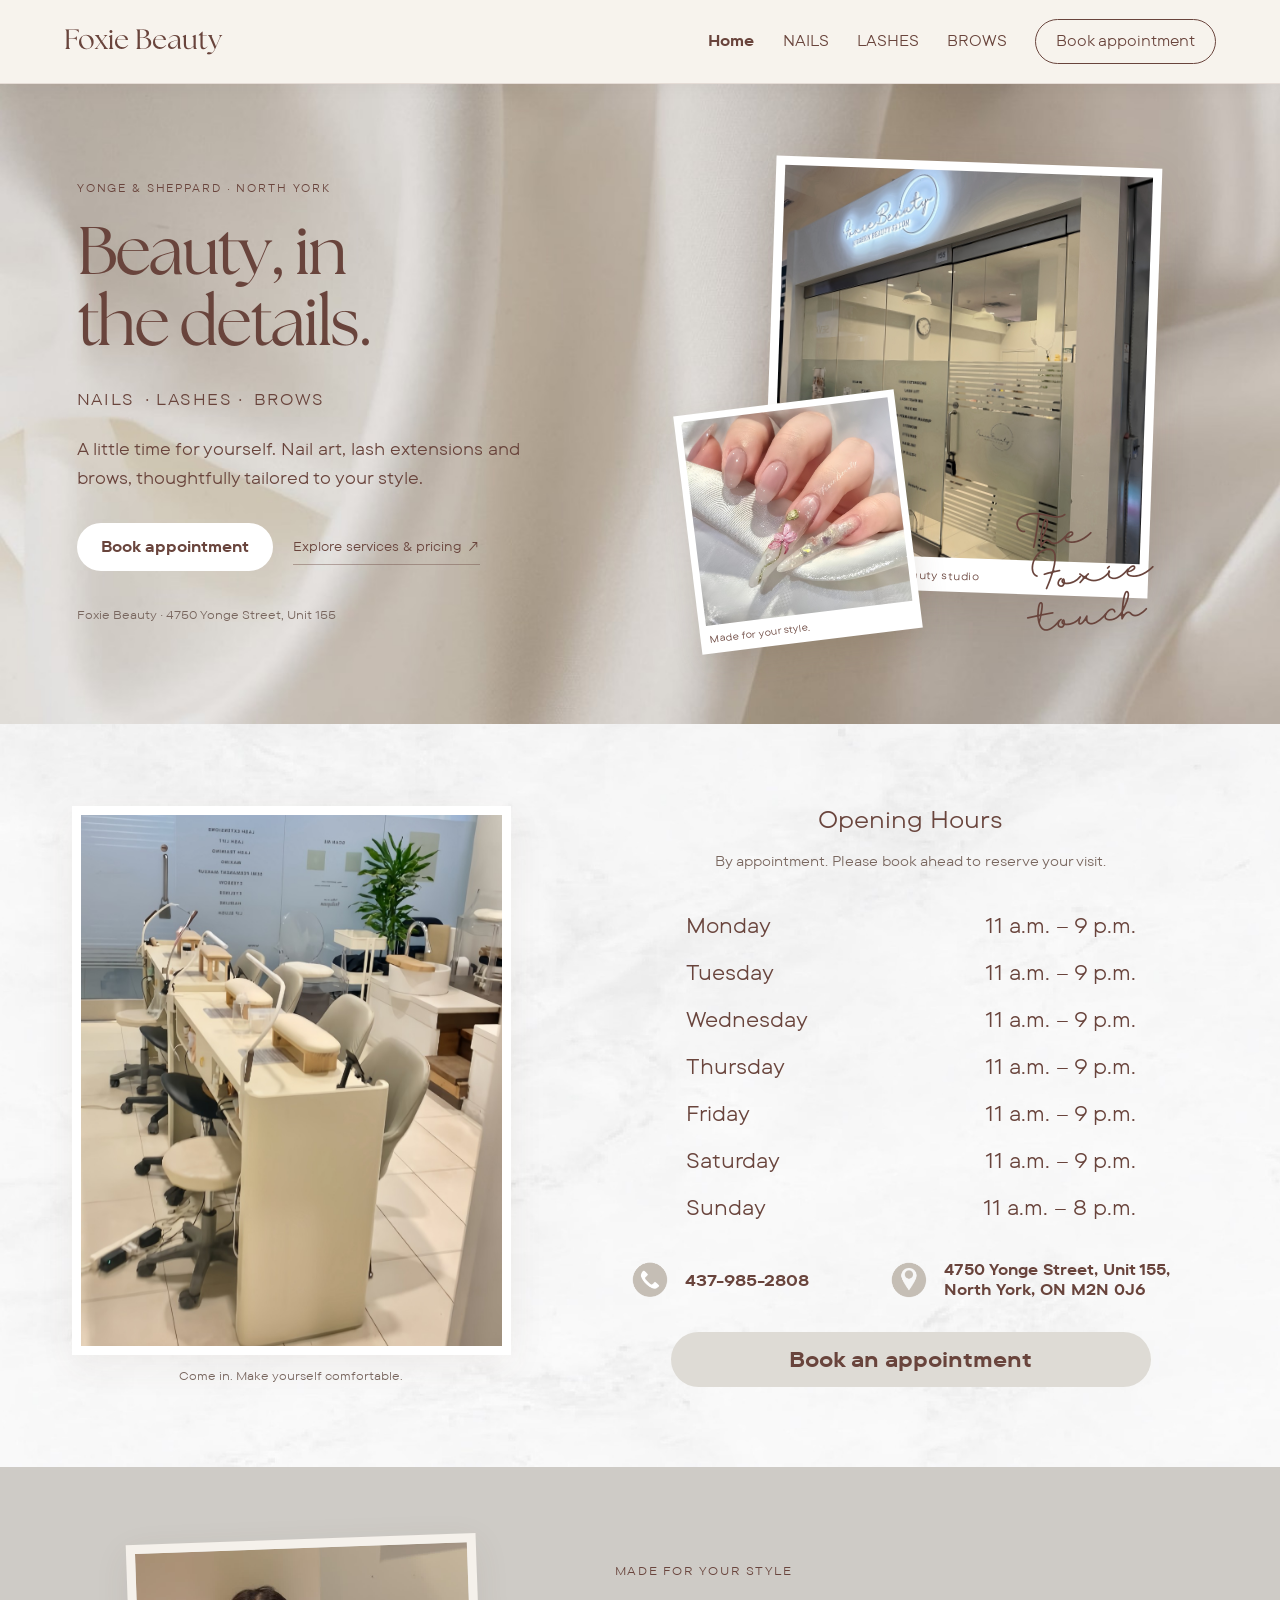
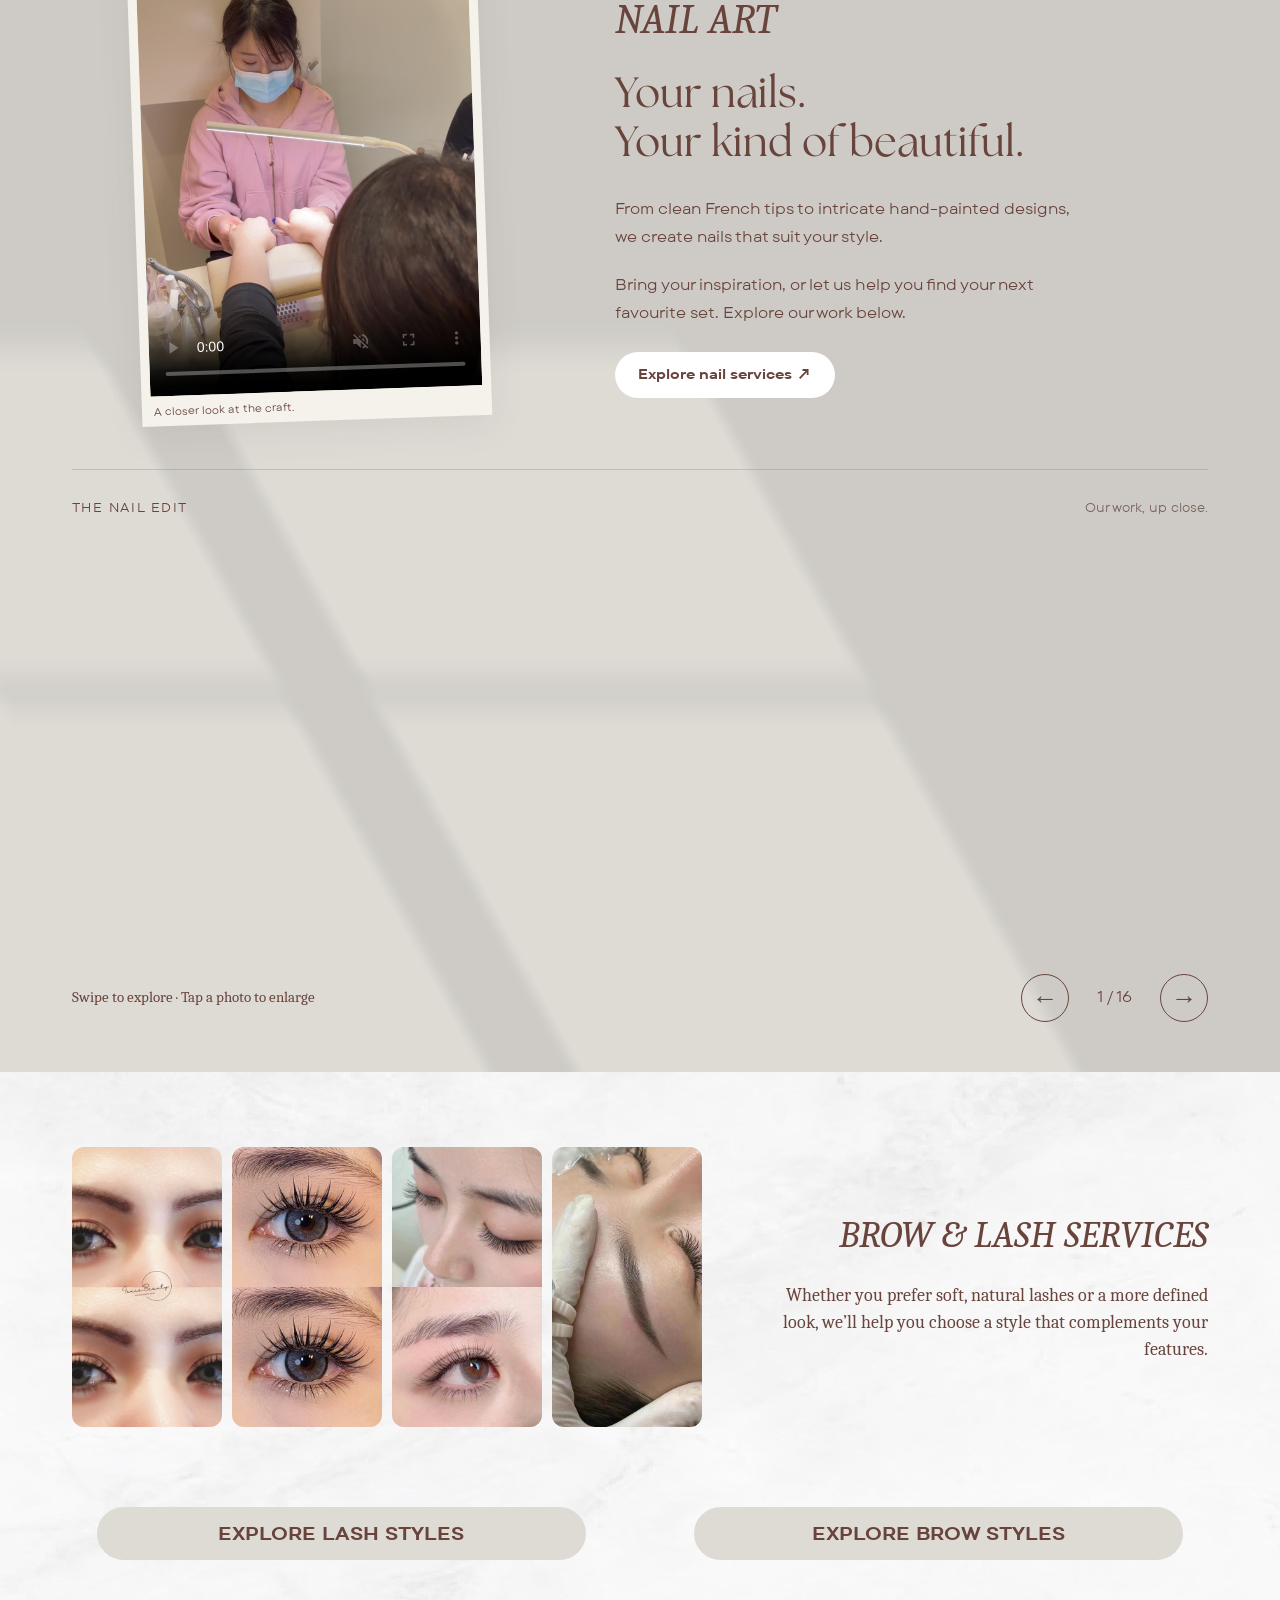
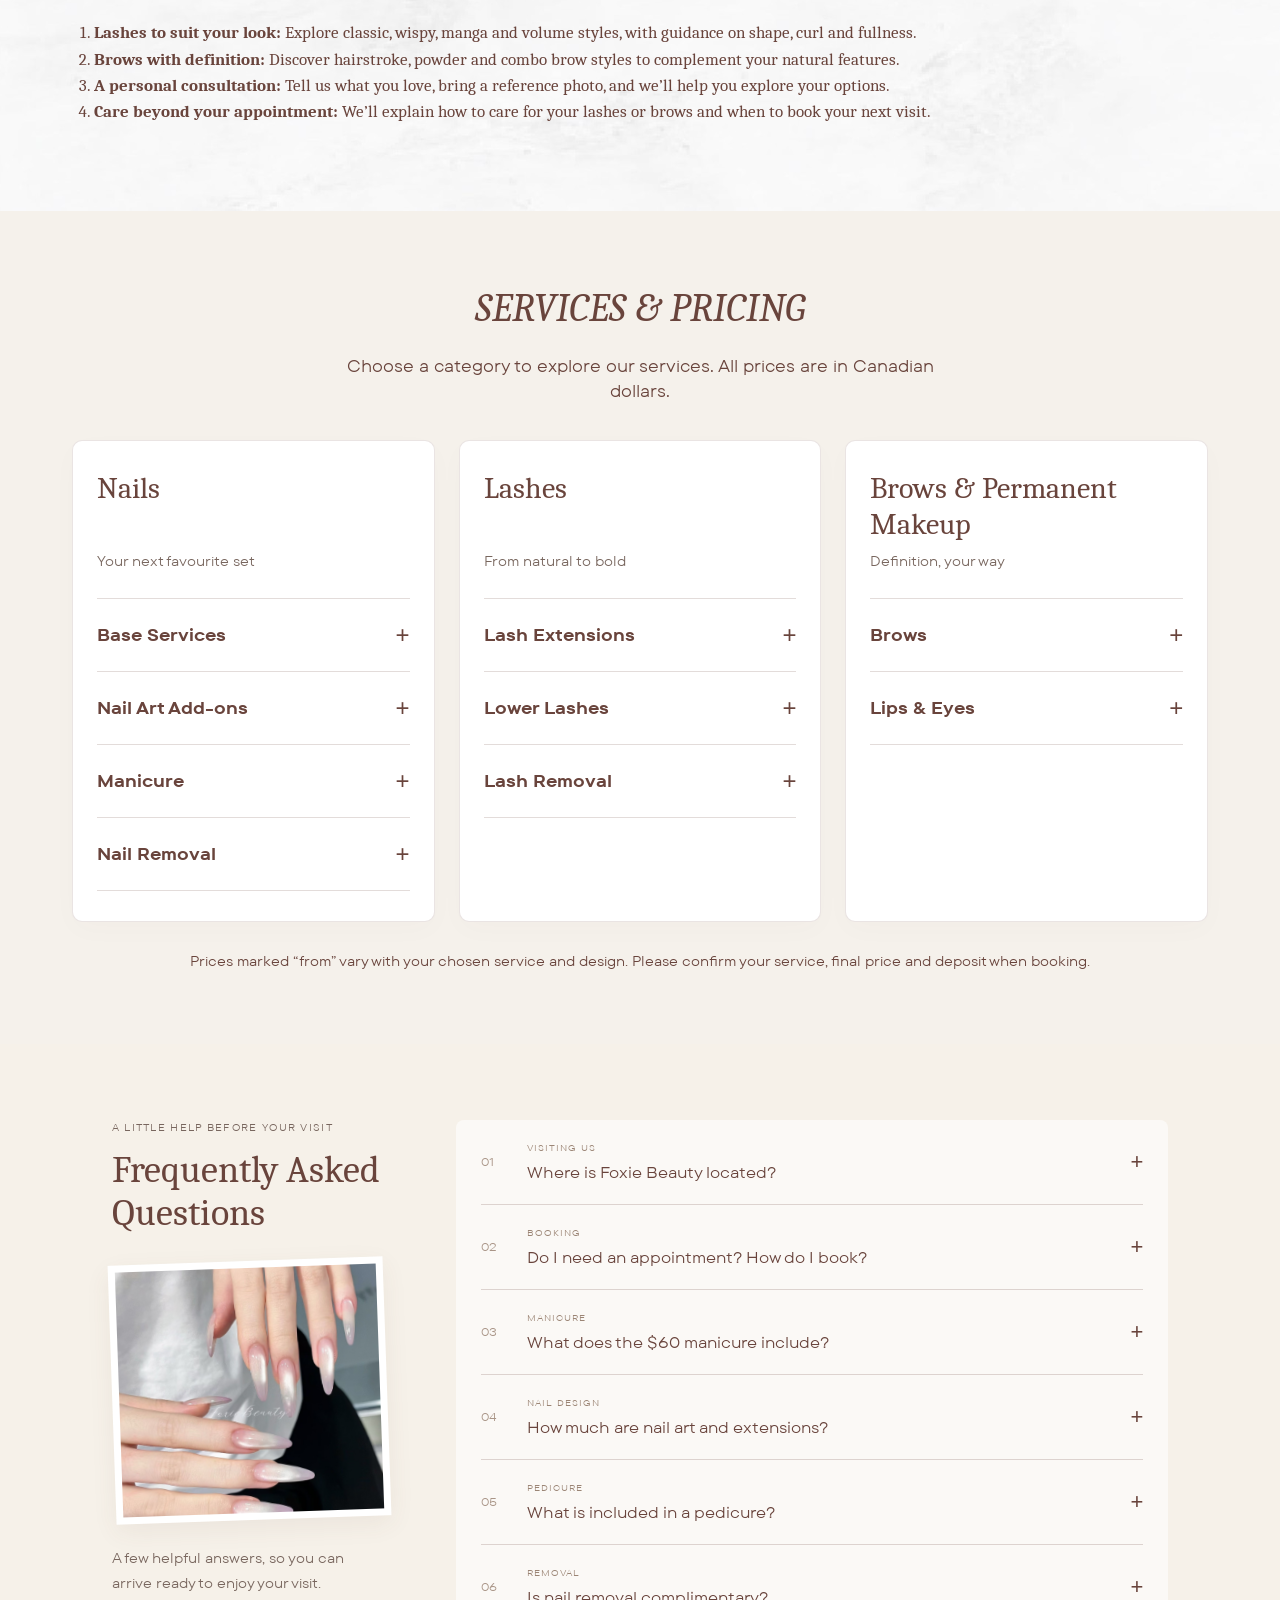
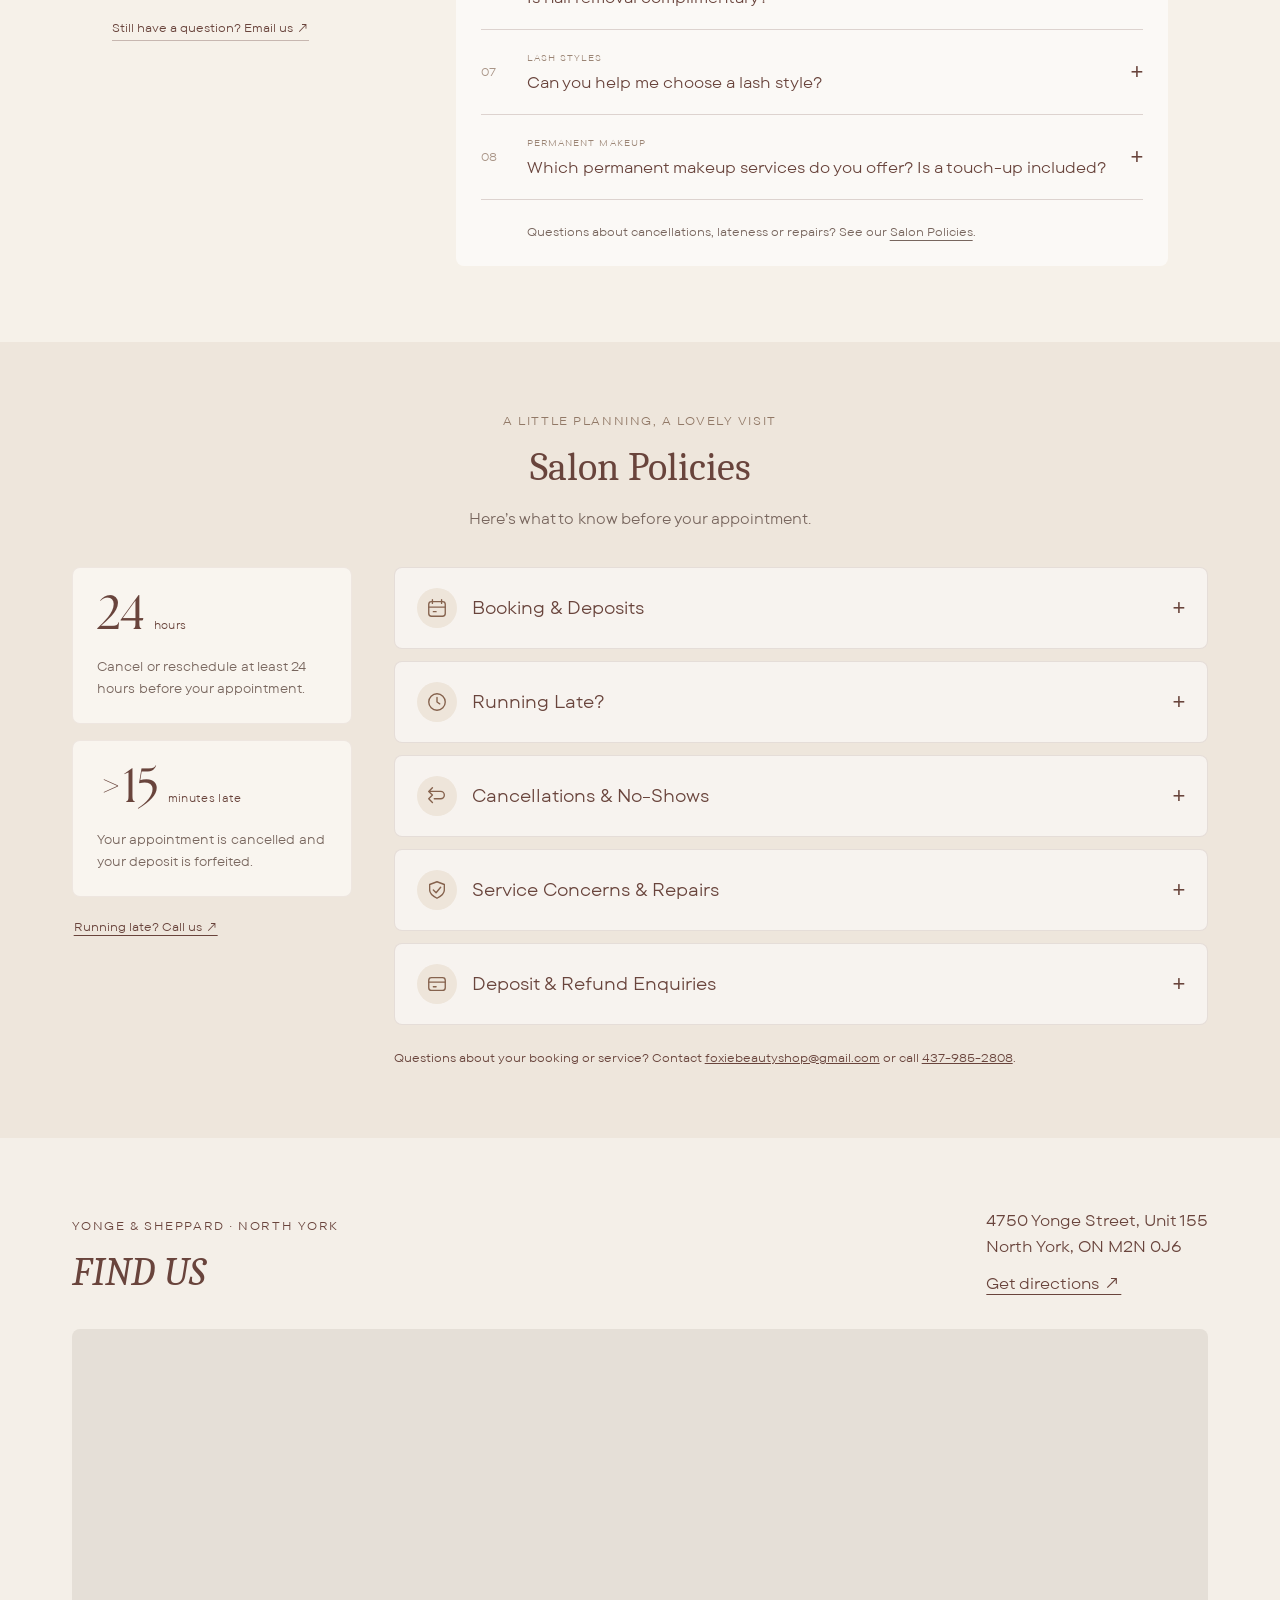
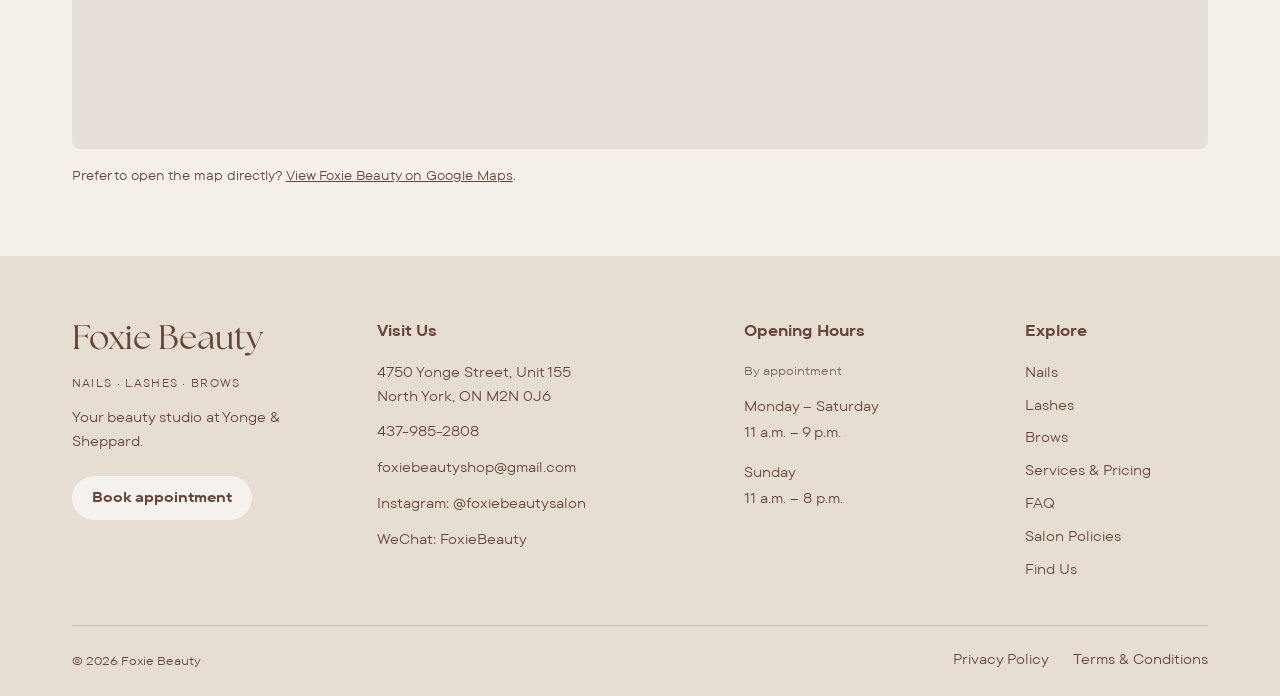
==== index.html @ f1f19b5e "Add files via upload" ====
<!doctype html>
<html lang="en-CA">
<head>
<meta charset="utf-8"><meta name="viewport" content="width=device-width, initial-scale=1">
<title>Foxie Beauty | Nail Salon, Lashes &amp; Brows in North York</title>
<meta name="description" content="Nail art, lash extensions and semi-permanent brows at Foxie Beauty, Yonge &amp; Sheppard in North York. Explore our work, view prices and book online.">
<link rel="canonical" href="https://foxiebeauty-preview-luna.workspace-410986.chatgpt.site/">
<meta name="robots" content="index,follow,max-image-preview:large">
<meta name="theme-color" content="#69443c">
<meta property="og:type" content="website"><meta property="og:locale" content="en_CA"><meta property="og:site_name" content="Foxie Beauty">
<meta property="og:title" content="Foxie Beauty | Nail Salon, Lashes &amp; Brows in North York"><meta property="og:description" content="Nail art, lash extensions and semi-permanent brows at Yonge &amp; Sheppard, North York. Explore our work and book online."><meta property="og:url" content="https://foxiebeauty-preview-luna.workspace-410986.chatgpt.site/"><meta property="og:image" content="https://foxiebeauty-preview-luna.workspace-410986.chatgpt.site/assets/social-preview.jpg"><meta property="og:image:width" content="1200"><meta property="og:image:height" content="630"><meta property="og:image:alt" content="Foxie Beauty salon in North York">
<meta name="twitter:card" content="summary_large_image">
<link rel="icon" href="assets/favicon.svg" type="image/svg+xml">
<link rel="preload" href="assets/satin.jpg" as="image"><link rel="preload" href="assets/fonts/the-seasons.woff2" as="font" type="font/woff2" crossorigin>
<link rel="stylesheet" href="styles.css"><link rel="stylesheet" href="refinements.css"><link rel="stylesheet" href="corrections.css"><script src="app.js" defer></script>
<script type="application/ld+json">{"@context": "https://schema.org", "@type": "BeautySalon", "@id": "https://foxiebeauty-preview-luna.workspace-410986.chatgpt.site/#salon", "name": "Foxie Beauty", "url": "https://foxiebeauty-preview-luna.workspace-410986.chatgpt.site/", "image": "https://foxiebeauty-preview-luna.workspace-410986.chatgpt.site/assets/salon.jpg", "telephone": "+1-437-985-2808", "email": "foxiebeautyshop@gmail.com", "address": {"@type": "PostalAddress", "streetAddress": "4750 Yonge Street, Unit 155", "addressLocality": "North York", "addressRegion": "ON", "postalCode": "M2N 0J6", "addressCountry": "CA"}, "sameAs": ["https://www.instagram.com/foxiebeautysalon/"], "openingHoursSpecification": [{"@type": "OpeningHoursSpecification", "dayOfWeek": ["Monday", "Tuesday", "Wednesday", "Thursday", "Friday", "Saturday"], "opens": "11:00", "closes": "21:00"}, {"@type": "OpeningHoursSpecification", "dayOfWeek": "Sunday", "opens": "11:00", "closes": "20:00"}], "hasMap": "https://www.google.com/maps/search/?api=1&query=Foxie+Beauty+4750+Yonge+Street+Unit+155+North+York", "potentialAction": {"@type": "ReserveAction", "target": "https://www.fresha.com/a/foxie-beauty-toronto-4750-yonge-street-il761lv0/booking?menu=true&pId=1017722"}}</script>
</head>
<body>
<a class="skip-link" href="#main">Skip to content</a>
<header class="site-header"><a class="mobile-wordmark header-wordmark" href="#home" aria-label="Foxie Beauty home">Foxie Beauty</a><button class="menu-toggle" aria-label="Open navigation" aria-expanded="false" aria-controls="primary-nav" hidden>Menu <span aria-hidden="true">☰</span></button><nav id="primary-nav" aria-label="Main navigation"><a href="#home" aria-current="page">Home</a><a href="#service">NAILS</a><a href="lashes/">LASHES</a><a href="semi-permanent-makeup/">BROWS</a><a class="nav-booking" href="https://www.fresha.com/a/foxie-beauty-toronto-4750-yonge-street-il761lv0/booking?menu=true&amp;pId=1017722" target="_blank" rel="noopener">Book appointment<span class="sr-only"> (opens in a new tab)</span></a></nav></header>
<main id="main">
<section class="hero editorial-hero" id="home" aria-labelledby="hero-title"><div class="hero-copy"><p class="hero-eyebrow"><span class="hero-text-desktop">YONGE &amp; SHEPPARD · NORTH YORK</span><span class="hero-text-mobile">NAILS · LASHES · BROWS</span></p><h1 id="hero-title"><span class="sr-only">Foxie Beauty — Nail, Lash &amp; Brow Studio in North York. </span>Beauty, in<br>the details.</h1><p class="service-names">NAILS <span>· LASHES ·</span> BROWS</p><p class="hero-description"><span class="hero-text-desktop">A little time for yourself. Nail art, lash extensions and brows, thoughtfully tailored to your style.</span><span class="hero-text-mobile">Nails, lashes and brows at Yonge &amp; Sheppard.</span></p><div class="hero-action"><a class="button button-white" href="https://www.fresha.com/a/foxie-beauty-toronto-4750-yonge-street-il761lv0/booking?menu=true&amp;pId=1017722" target="_blank" rel="noopener">Book appointment</a><a class="hero-secondary" href="#prices">Explore services &amp; pricing ↗</a></div><p class="hero-location">Foxie Beauty · 4750 Yonge Street, Unit 155</p></div><div class="hero-art"><figure class="hero-art-main"><img src="assets/front-door.jpg" alt="Foxie Beauty storefront at 4750 Yonge Street, Unit 155" width="1536" height="2048" fetchpriority="high"><figcaption>Your neighbourhood beauty studio</figcaption></figure><figure class="hero-art-detail"><img src="assets/nails/nail-07.jpg" alt="Pink floral nail art with gold and crystal details" width="1350" height="1800"><figcaption>Made for your style.</figcaption></figure><span class="hero-art-tag" aria-hidden="true">The Foxie touch</span></div></section>
<section class="booking-section marble" id="book-online" aria-labelledby="hours-title">
<div class="section-frame booking-grid"><figure class="special salon-visit"><img src="assets/salon.jpg" alt="Manicure tables and cream chairs inside Foxie Beauty" width="1028" height="1800" loading="lazy"><figcaption>Come in. Make yourself comfortable.</figcaption></figure>
<div class="booking-info"><h2 class="sans-heading" id="hours-title">Opening Hours</h2><p class="appointment-note">By appointment. Please book ahead to reserve your visit.</p><dl class="hours"><div><dt>Monday</dt><dd>11 a.m. – 9 p.m.</dd></div><div><dt>Tuesday</dt><dd>11 a.m. – 9 p.m.</dd></div><div><dt>Wednesday</dt><dd>11 a.m. – 9 p.m.</dd></div><div><dt>Thursday</dt><dd>11 a.m. – 9 p.m.</dd></div><div><dt>Friday</dt><dd>11 a.m. – 9 p.m.</dd></div><div><dt>Saturday</dt><dd>11 a.m. – 9 p.m.</dd></div><div><dt>Sunday</dt><dd>11 a.m. – 8 p.m.</dd></div></dl><div class="contact-pair"><a href="tel:+14379852808"><img src="assets/contact-phone.png" alt="" aria-hidden="true" width="40" height="40"><span>437-985-2808</span></a><a href="https://www.google.com/maps/search/?api=1&amp;query=Foxie+Beauty+4750+Yonge+Street+Unit+155+North+York" target="_blank" rel="noopener"><img src="assets/contact-pin.png" alt="" aria-hidden="true" width="40" height="40"><span>4750 Yonge Street, Unit 155,<br>North York, ON M2N 0J6</span></a></div><a class="button " href="https://www.fresha.com/a/foxie-beauty-toronto-4750-yonge-street-il761lv0/booking?menu=true&amp;pId=1017722" target="_blank" rel="noopener">Book an appointment<span class="sr-only"> (opens in a new tab)</span></a></div></div>
</section>
<section class="nail-experience shadow-ground" id="service" aria-labelledby="nail-title"><div class="section-frame"><div class="nail-experience-intro"><figure class="nail-process"><video class="nail-video" controls muted loop playsinline preload="metadata" poster="assets/nail-video-poster-new.jpg" aria-label="Nail art at Foxie Beauty"><source src="assets/nail-art.mp4" type="video/mp4"><a href="assets/nail-art.mp4">Watch our nail art video</a></video><figcaption>A closer look at the craft.</figcaption></figure><div class="nail-experience-copy"><p class="eyebrow">MADE FOR YOUR STYLE</p><h2 id="nail-title">Nail Art</h2><p class="nail-experience-statement">Your nails.<br>Your kind of beautiful.</p><p>From clean French tips to intricate hand-painted designs, we create nails that suit your style.</p><p>Bring your inspiration, or let us help you find your next favourite set. Explore our work below.</p><a class="button button-white" href="#prices">Explore nail services ↗</a></div></div><div class="gallery-section integrated-gallery" id="gallery" aria-labelledby="gallery-title"><div class="gallery-heading"><p id="gallery-title">The nail edit</p><span>Our work, up close.</span></div><p class="sr-only" id="gallery-help">Photos scroll automatically and pause while you hover over or focus on the gallery. Scroll horizontally or use the previous and next buttons. With the gallery focused, use the left and right arrow keys, Home or End. Select a photo to view the complete image.</p>
<div class="gallery" role="region" aria-roledescription="carousel" aria-label="Foxie Beauty nail art" aria-describedby="gallery-help" tabindex="0"><ul class="gallery-track"><li class="gallery-card"><a href="assets/nails/nail-01.jpg" class="gallery-image" data-lightbox aria-label="View full image: Sheer silver stiletto nails with delicate leopard accents"><img src="assets/nails/nail-01.jpg" alt="Sheer silver stiletto nails with delicate leopard accents" width="1350" height="1800" loading="lazy" decoding="async"></a></li><li class="gallery-card"><a href="assets/nails/nail-02.jpg" class="gallery-image" data-lightbox aria-label="View full image: Soft pink ombré nails with white floral details"><img src="assets/nails/nail-02.jpg" alt="Soft pink ombré nails with white floral details" width="1350" height="1800" loading="lazy" decoding="async"></a></li><li class="gallery-card"><a href="assets/nails/nail-03.jpg" class="gallery-image" data-lightbox aria-label="View full image: Deep burgundy nails with dark marbled accents"><img src="assets/nails/nail-03.jpg" alt="Deep burgundy nails with dark marbled accents" width="1350" height="1800" loading="lazy" decoding="async"></a></li><li class="gallery-card"><a href="assets/nails/nail-04.jpg" class="gallery-image" data-lightbox aria-label="View full image: Blue and pink nail art with ribbon details"><img src="assets/nails/nail-04.jpg" alt="Blue and pink nail art with ribbon details" width="1351" height="1800" loading="lazy" decoding="async"></a></li><li class="gallery-card"><a href="assets/nails/nail-05.jpg" class="gallery-image" data-lightbox aria-label="View full image: Pink French tips with red floral accents"><img src="assets/nails/nail-05.jpg" alt="Pink French tips with red floral accents" width="1351" height="1800" loading="lazy" decoding="async"></a></li><li class="gallery-card"><a href="assets/nails/nail-06.jpg" class="gallery-image" data-lightbox aria-label="View full image: Gold foil and black French tip nail art"><img src="assets/nails/nail-06.jpg" alt="Gold foil and black French tip nail art" width="1351" height="1800" loading="lazy" decoding="async"></a></li><li class="gallery-card"><a href="assets/nails/nail-07.jpg" class="gallery-image" data-lightbox aria-label="View full image: Pink floral nail art with gold and crystal details"><img src="assets/nails/nail-07.jpg" alt="Pink floral nail art with gold and crystal details" width="1350" height="1800" loading="lazy" decoding="async"></a></li><li class="gallery-card"><a href="assets/nails/nail-08.jpg" class="gallery-image" data-lightbox aria-label="View full image: Sculptural silver chrome nail art"><img src="assets/nails/nail-08.jpg" alt="Sculptural silver chrome nail art" width="1280" height="1707" loading="lazy" decoding="async"></a></li><li class="gallery-card"><a href="assets/nails/nail-09.jpg" class="gallery-image" data-lightbox aria-label="View full image: Black and white French tips with star details"><img src="assets/nails/nail-09.jpg" alt="Black and white French tips with star details" width="1280" height="1612" loading="lazy" decoding="async"></a></li><li class="gallery-card"><a href="assets/nails/nail-10.jpg" class="gallery-image" data-lightbox aria-label="View full image: Warm brown and metallic stiletto nail art"><img src="assets/nails/nail-10.jpg" alt="Warm brown and metallic stiletto nail art" width="1350" height="1800" loading="lazy" decoding="async"></a></li><li class="gallery-card"><a href="assets/nails/nail-11.jpg" class="gallery-image" data-lightbox aria-label="View full image: Pale pink pearlescent ombré nails"><img src="assets/nails/nail-11.jpg" alt="Pale pink pearlescent ombré nails" width="1350" height="1800" loading="lazy" decoding="async"></a></li><li class="gallery-card"><a href="assets/nails/nail-12.jpg" class="gallery-image" data-lightbox aria-label="View full image: Soft pink nails with sculpted bows and crystal accents"><img src="assets/nails/nail-12.jpg" alt="Soft pink nails with sculpted bows and crystal accents" width="1280" height="1707" loading="lazy" decoding="async"></a></li><li class="gallery-card"><a href="assets/nails/nail-13.jpg" class="gallery-image" data-lightbox aria-label="View full image: Red and nude nail art with stars and dots"><img src="assets/nails/nail-13.jpg" alt="Red and nude nail art with stars and dots" width="1350" height="1800" loading="lazy" decoding="async"></a></li><li class="gallery-card"><a href="assets/nails/nail-14.jpg" class="gallery-image" data-lightbox aria-label="View full image: Burgundy and nude nails with gold metallic details"><img src="assets/nails/nail-14.jpg" alt="Burgundy and nude nails with gold metallic details" width="1440" height="1434" loading="lazy" decoding="async"></a></li><li class="gallery-card"><a href="assets/nails/nail-15.jpg" class="gallery-image" data-lightbox aria-label="View full image: Black and white nails with crystal accents"><img src="assets/nails/nail-15.jpg" alt="Black and white nails with crystal accents" width="1350" height="1800" loading="lazy" decoding="async"></a></li><li class="gallery-card"><a href="assets/nails/nail-16.jpg" class="gallery-image" data-lightbox aria-label="View full image: Cherry red French tips with floral accents"><img src="assets/nails/nail-16.jpg" alt="Cherry red French tips with floral accents" width="1279" height="1732" loading="lazy" decoding="async"></a></li></ul></div><div class="gallery-toolbar"><p class="gallery-hint">Swipe to explore · Tap a photo to enlarge</p><div class="gallery-controls" hidden><button type="button" class="arrow" id="gallery-prev" aria-label="Previous nail photos" aria-controls="gallery-track">←</button><span class="gallery-position" aria-live="off" aria-atomic="true">1 / 16</span><button type="button" class="arrow" id="gallery-next" aria-label="Next nail photos" aria-controls="gallery-track">→</button></div></div></div></div></section><section class="lash-section marble" id="brow-lash" aria-labelledby="lash-title"><div class="section-frame"><div class="lash-grid"><div class="lash-photos"><img src="assets/brow-lash-1.jpg" alt="Brow and lash treatment result" width="800" height="800" loading="lazy"><img src="assets/brow-lash-2.jpg" alt="Eyelash extension result" width="600" height="800" loading="lazy"><img src="assets/brow-lash-3.jpg" alt="Brow styling result" width="600" height="800" loading="lazy"><img src="assets/brow-lash-4.jpg" alt="Lash treatment in progress" width="600" height="800" loading="lazy"></div><div class="lash-intro"><h2 id="lash-title">Brow &amp; Lash Services</h2><p>Whether you prefer soft, natural lashes or a more defined look, we’ll help you choose a style that complements your features.</p></div></div>
<div class="inspiration-links"><a class="button" href="lashes/">Explore Lash Styles</a><a class="button" href="semi-permanent-makeup/">Explore Brow Styles</a></div>
<ol class="lash-benefits"><li><strong>Lashes to suit your look:</strong> Explore classic, wispy, manga and volume styles, with guidance on shape, curl and fullness.</li><li><strong>Brows with definition:</strong> Discover hairstroke, powder and combo brow styles to complement your natural features.</li><li><strong>A personal consultation:</strong> Tell us what you love, bring a reference photo, and we’ll help you explore your options.</li><li><strong>Care beyond your appointment:</strong> We’ll explain how to care for your lashes or brows and when to book your next visit.</li></ol></div></section>
<section class="price-section" id="prices" aria-labelledby="price-title"><div class="section-frame"><h2 id="price-title">Services &amp; Pricing</h2><p class="pricing-intro">Choose a category to explore our services. All prices are in Canadian dollars.</p><div class="service-menu-grid"><article class="service-menu-card"><h3>Nails</h3><p class="menu-caption">Your next favourite set</p><div class="menu-categories"><details class="price-category"><summary>Base Services</summary><ul class="service-list"><li><div><span class="service-name">Single-Colour Structured Gel Manicure</span><span class="service-zh" lang="zh-Hans">纯色美甲（修手＋建构＋甲油胶）</span><span class="service-note">Includes nail shaping, cuticle care, a structured gel base and single-colour gel polish.</span></div><span class="service-price">$60</span></li><li><div><span class="service-name">Gel Pedicure</span><span class="service-zh" lang="zh-Hans">脚部美甲（泡脚＋基础修脚＋建构＋甲油胶）</span><span class="service-note">Includes a foot soak, basic nail and cuticle care, a structured gel base and gel polish. Sole and heel callus removal is not included.</span></div><span class="service-price">From $50</span></li><li><div><span class="service-name">Nail Tip Extension Add-on</span><span class="service-zh" lang="zh-Hans">甲片延长加项</span><span class="service-note">Or $3 per nail. Added to the manicure price; nail art is charged separately.</span></div><span class="service-price">$30 / full set</span></li></ul></details><details class="price-category"><summary>Nail Art Add-ons</summary><ul class="service-list"><li><div><span class="service-name">Small Rhinestones</span><span class="service-zh" lang="zh-Hans">贴钻</span></div><span class="service-price">From $1 / nail</span></li><li><div><span class="service-name">French Tips / Cat Eye / Ombré / Chrome Powder</span><span class="service-zh" lang="zh-Hans">法式 / 猫眼 / 渐变 / 魔镜粉</span></div><span class="service-price">From $2 / nail</span></li><li><div><span class="service-name">3D Nail Art / Gradients</span><span class="service-zh" lang="zh-Hans">立体造型 / 晕染</span></div><span class="service-price">From $3 / nail</span></li><li><div><span class="service-name">Hand-Painted / Watercolour Nail Art</span><span class="service-zh" lang="zh-Hans">手绘 / 彩绘 / 水彩</span></div><span class="service-price">From $4 / nail</span></li><li><div><span class="service-name">Large Rhinestones</span><span class="service-zh" lang="zh-Hans">钻球</span></div><span class="service-price">From $5 / nail</span></li></ul><p class="category-note">Nail art is an add-on to the $60 manicure. Prices shown are per nail and are added to the base service price. The final total depends on the design you choose.</p></details><details class="price-category"><summary>Manicure</summary><ul class="service-list"><li><div><span class="service-name">Manicure</span><span class="service-zh" lang="zh-Hans">修手</span></div><span class="service-price">From $30</span></li></ul></details><details class="price-category"><summary>Nail Removal</summary><ul class="service-list"><li><div><span class="service-name">Product Removal from Natural Nails</span><span class="service-zh" lang="zh-Hans">本甲卸甲</span></div><span class="service-price">$10</span></li><li><div><span class="service-name">Nail Extension Removal</span><span class="service-zh" lang="zh-Hans">延长卸甲</span></div><span class="service-price">$20</span></li><li><div><span class="service-name">Elaborate Nail Art Removal</span><span class="service-zh" lang="zh-Hans">复杂款式卸甲</span><span class="service-note">For paid removal appointments, full rhinestone sets cost extra.</span></div><span class="service-price">From $30</span></li></ul><p class="category-note">Removal of nail work done at Foxie Beauty is complimentary when you have a new nail service with us at the same appointment. Complimentary removal cannot be booked on its own. Removal-only appointments and removal of another salon’s work are charged at the listed rates.</p></details></div></article><article class="service-menu-card"><h3>Lashes</h3><p class="menu-caption">From natural to bold</p><div class="menu-categories"><details class="price-category"><summary>Lash Extensions</summary><ul class="service-list"><li><div><span class="service-name">Classic Natural Lashes</span><span class="service-zh" lang="zh-Hans">自然单根</span></div><span class="service-price">$80</span></li><li><div><span class="service-name">Fuller Classic Lashes</span><span class="service-zh" lang="zh-Hans">单根加密</span></div><span class="service-price">From $90</span></li><li><div><span class="service-name">YY / Clover Lashes</span><span class="service-zh" lang="zh-Hans">YY / 三叶草款</span></div><span class="service-price">$90</span></li><li><div><span class="service-name">Baby Curl Lashes / Natural Baby Style</span><span class="service-zh" lang="zh-Hans">婴儿弯 / 婴儿直</span></div><span class="service-price">$100</span></li><li><div><span class="service-name">Sunflower Lashes</span><span class="service-zh" lang="zh-Hans">太阳花</span></div><span class="service-price">$110</span></li><li><div><span class="service-name">Mini Manga Lashes</span><span class="service-zh" lang="zh-Hans">小漫画</span></div><span class="service-price">$120</span></li><li><div><span class="service-name">Foxy Lashes</span><span class="service-zh" lang="zh-Hans">狐系美睫</span></div><span class="service-price">$120</span></li><li><div><span class="service-name">Bunny Eye Lashes</span><span class="service-zh" lang="zh-Hans">兔系美睫</span></div><span class="service-price">$120</span></li><li><div><span class="service-name">C+ Curl Baby Style</span><span class="service-zh" lang="zh-Hans">C+ 婴儿弯</span></div><span class="service-price">$120</span></li><li><div><span class="service-name">Light Thai-Style Lashes</span><span class="service-zh" lang="zh-Hans">轻泰式</span></div><span class="service-price">$120</span></li><li><div><span class="service-name">Fluffy Lash Set</span><span class="service-zh" lang="zh-Hans">小绒花</span></div><span class="service-price">$130</span></li><li><div><span class="service-name">Dramatic Manga Lashes</span><span class="service-zh" lang="zh-Hans">大漫画</span></div><span class="service-price">From $140</span></li><li><div><span class="service-name">Thai-Style Lashes</span><span class="service-zh" lang="zh-Hans">泰式</span></div><span class="service-price">$140</span></li><li><div><span class="service-name">Natural Wispy Lashes</span><span class="service-zh" lang="zh-Hans">野生仿真款</span></div><span class="service-price">$140</span></li></ul><p class="category-note">Lash refills: complimentary within 7 days, excluding promotional styles. Refills after 7 days and within 14 days cost 50% of the original full-set price for the same style. After 14 days, please book a new set.</p></details><details class="price-category"><summary>Lower Lashes</summary><ul class="service-list"><li><div><span class="service-name">Lower Lash Extensions</span><span class="service-zh" lang="zh-Hans">下睫毛</span></div><span class="service-price">$20–40</span></li></ul></details><details class="price-category"><summary>Lash Removal</summary><ul class="service-list"><li><div><span class="service-name">Lash Extension Removal</span><span class="service-zh" lang="zh-Hans">睫毛卸除</span><span class="service-note">Price depends on fullness.</span></div><span class="service-price">$10–30</span></li></ul></details></div></article><article class="service-menu-card"><h3>Brows &amp; Permanent Makeup</h3><p class="menu-caption">Definition, your way</p><div class="menu-categories"><details class="price-category"><summary>Brows</summary><ul class="service-list"><li><div><span class="service-name">Hairstroke Brows (Microblading)</span><span class="service-zh" lang="zh-Hans">野生线条</span><span class="service-note">Please confirm touch-up inclusion when booking.</span></div><span class="service-price">$880</span></li><li><div><span class="service-name">Manual Powder Brows (Micropigmentation)</span><span class="service-zh" lang="zh-Hans">手工雾眉（不含补色）</span><span class="service-note">Touch-up not included.</span></div><span class="service-price">$390</span></li><li><div><span class="service-name">Single-Colour Powder Brows (Micropigmentation)</span><span class="service-zh" lang="zh-Hans">一色手工雾眉（含一次补色）</span><span class="service-note">One complimentary touch-up included.</span></div><span class="service-price">$490</span></li><li><div><span class="service-name">Multi-Colour Powder Brows (Micropigmentation)</span><span class="service-zh" lang="zh-Hans">多色手工雾眉（含一次补色）</span><span class="service-note">One complimentary touch-up included.</span></div><span class="service-price">$590</span></li><li><div><span class="service-name">Combo Brows (Microblading + Micropigmentation)</span><span class="service-zh" lang="zh-Hans">雾眉＋线条（含一次补色）</span><span class="service-note">One complimentary touch-up included.</span></div><span class="service-price">$990</span></li><li><div><span class="service-name">Eyebrow Tattoo Removal</span><span class="service-zh" lang="zh-Hans">洗眉</span></div><span class="service-price">$80</span></li><li><div><span class="service-name">Eyebrow Shaping</span><span class="service-zh" lang="zh-Hans">修眉</span></div><span class="service-price">$10</span></li></ul></details><details class="price-category"><summary>Lips &amp; Eyes</summary><ul class="service-list"><li><div><span class="service-name">Lip Blushing</span><span class="service-zh" lang="zh-Hans">纹唇（含一次补色）</span><span class="service-note">One complimentary touch-up included.</span></div><span class="service-price">$880</span></li><li><div><span class="service-name">Eyeliner (Lash Line Enhancement)</span><span class="service-zh" lang="zh-Hans">美瞳线</span><span class="service-note">Please confirm touch-up inclusion when booking.</span></div><span class="service-price">$680</span></li></ul><p class="category-note">A touch-up is recommended 6–8 weeks after the initial procedure, once healing is complete. Inclusions are listed with each service; please confirm the booking window and any additional touch-up fees with the salon.</p></details></div></article></div><p class="pricing-footnote">Prices marked “from” vary with your chosen service and design. Please confirm your service, final price and deposit when booking.</p></div></section><section class="faq-section faq-visual" id="faq" aria-labelledby="faq-title"><div class="section-frame"><div class="faq-layout"><aside class="faq-overview"><p class="faq-eyebrow">A LITTLE HELP BEFORE YOUR VISIT</p><h2 id="faq-title">Frequently Asked Questions</h2><figure class="faq-photo"><img src="assets/nails/nail-11.jpg" alt="Soft pink pearlescent nail art at Foxie Beauty" width="1350" height="1800" loading="lazy"></figure><p class="faq-aside-note">A few helpful answers, so you can arrive ready to enjoy your visit.</p><a class="faq-contact-link" href="mailto:foxiebeautyshop@gmail.com">Still have a question? Email us ↗</a></aside><div class="faq-main"><div class="faq-list"><details class="faq-item"><summary><span class="faq-number" aria-hidden="true">01</span><span class="faq-question"><span class="faq-topic" aria-hidden="true">VISITING US</span>Where is Foxie Beauty located?</span></summary><div class="faq-answer"><p>You’ll find us at 4750 Yonge Street, Unit 155, North York, near Yonge &amp; Sheppard. We offer nail, lash and permanent makeup services by appointment.</p></div></details><details class="faq-item"><summary><span class="faq-number" aria-hidden="true">02</span><span class="faq-question"><span class="faq-topic" aria-hidden="true">BOOKING</span>Do I need an appointment? How do I book?</span></summary><div class="faq-answer"><p>Yes, we operate by appointment. Book online through Fresha and pay your deposit by credit card to secure your visit. Only the deposit is paid online; the remaining balance is due at the salon after your service.</p></div></details><details class="faq-item"><summary><span class="faq-number" aria-hidden="true">03</span><span class="faq-question"><span class="faq-topic" aria-hidden="true">MANICURE</span>What does the $60 manicure include?</span></summary><div class="faq-answer"><p>Our Single-Colour Structured Gel Manicure includes nail shaping, cuticle care, a structured gel base and single-colour gel polish. Nail art and nail-tip extensions are available at an additional cost.</p></div></details><details class="faq-item"><summary><span class="faq-number" aria-hidden="true">04</span><span class="faq-question"><span class="faq-topic" aria-hidden="true">NAIL DESIGN</span>How much are nail art and extensions?</span></summary><div class="faq-answer"><p>Nail art is added to the $60 manicure, with prices varying by design and the number of nails decorated. French tips, cat eye, ombré and chrome finishes start at $2 per nail.</p><p>Nail-tip extensions are an additional $30 for a full set, or $3 per nail. Please see our service menu for other design add-ons.</p></div></details><details class="faq-item"><summary><span class="faq-number" aria-hidden="true">05</span><span class="faq-question"><span class="faq-topic" aria-hidden="true">PEDICURE</span>What is included in a pedicure?</span></summary><div class="faq-answer"><p>Our Gel Pedicure starts at $50 and includes a foot soak, basic nail and cuticle care, a structured gel base and gel polish. Sole and heel callus removal is not included.</p></div></details><details class="faq-item"><summary><span class="faq-number" aria-hidden="true">06</span><span class="faq-question"><span class="faq-topic" aria-hidden="true">REMOVAL</span>Is nail removal complimentary?</span></summary><div class="faq-answer"><p>Removal of nail work done at Foxie Beauty is complimentary when you have a new nail service with us at the same appointment.</p><p>Complimentary removal cannot be booked on its own. Removal-only appointments and removal of another salon’s work are charged at the listed rates.</p></div></details><details class="faq-item"><summary><span class="faq-number" aria-hidden="true">07</span><span class="faq-question"><span class="faq-topic" aria-hidden="true">LASH STYLES</span>Can you help me choose a lash style?</span></summary><div class="faq-answer"><p>Of course. Whether you prefer natural, wispy, manga or fuller lashes, we can help you choose a style based on your eye shape and preferred look. You’re welcome to bring a reference photo; individual results may vary.</p></div></details><details class="faq-item"><summary><span class="faq-number" aria-hidden="true">08</span><span class="faq-question"><span class="faq-topic" aria-hidden="true">PERMANENT MAKEUP</span>Which permanent makeup services do you offer? Is a touch-up included?</span></summary><div class="faq-answer"><p>We offer hairstroke brows using microblading, powder brows using micropigmentation, and combo brows combining both techniques. Lip blushing and lash line enhancement are also available.</p><p>One complimentary touch-up is included with single-colour powder brows, multi-colour powder brows, combo brows and lip blushing. Manual powder brows do not include a touch-up. Please confirm touch-up inclusions for hairstroke brows and eyeliner when booking.</p></div></details></div><p class="faq-follow-up">Questions about cancellations, lateness or repairs? See our <a href="#policies">Salon Policies</a>.</p></div></div></div></section><section class="policy-section marble" id="policies" aria-labelledby="policy-title"><div class="section-frame"><div class="policy-heading"><p class="eyebrow">A LITTLE PLANNING, A LOVELY VISIT</p><h2 id="policy-title">Salon Policies</h2><p>Here’s what to know before your appointment.</p></div><div class="policy-layout"><aside class="policy-highlights" aria-label="Key appointment reminders"><div class="policy-fact"><span class="policy-fact-number">24<span>hours</span></span><p>Cancel or reschedule at least 24 hours before your appointment.</p></div><div class="policy-fact"><span class="policy-fact-number">&gt;15<span>minutes late</span></span><p>Your appointment is cancelled and your deposit is forfeited.</p></div><a class="policy-call" href="tel:+14379852808">Running late? Call us ↗</a></aside><div class="policy-main"><div class="policy-accordion">
<details class="policy-item"><summary><span class="policy-icon" aria-hidden="true"><svg viewBox="0 0 24 24" fill="none" stroke="currentColor" stroke-width="1.5" stroke-linecap="round" stroke-linejoin="round"><rect x="3" y="5" width="18" height="16" rx="3"/><path d="M7 3v4m10-4v4M3 11h18m-13 5h3"/></svg></span><span>Booking &amp; Deposits</span></summary><div class="policy-content"><p>We operate by appointment. A deposit paid by credit card is required to confirm an online booking. Only the deposit is paid when booking; the remaining balance is due at the salon after your service.</p><p>The deposit amount is shown before you complete your booking. Please check your service, date and time before paying.</p></div></details>
<details class="policy-item"><summary><span class="policy-icon" aria-hidden="true"><svg viewBox="0 0 24 24" fill="none" stroke="currentColor" stroke-width="1.5" stroke-linecap="round" stroke-linejoin="round"><circle cx="12" cy="12" r="9"/><path d="M12 7v5l3 2"/></svg></span><span>Running Late?</span></summary><div class="policy-content"><p>Please let us know as soon as possible if you’re running late.</p><ul><li>If you arrive more than 10 minutes late, we may need to simplify your nail design or adjust the service to fit the remaining appointment time.</li><li>If you arrive more than 15 minutes late, your appointment is automatically cancelled and your deposit is forfeited. No remaining service balance is charged.</li></ul></div></details>
<details class="policy-item"><summary><span class="policy-icon" aria-hidden="true"><svg viewBox="0 0 24 24" fill="none" stroke="currentColor" stroke-width="1.5" stroke-linecap="round" stroke-linejoin="round"><path d="M4 7h12a4 4 0 0 1 0 8H9m-2-4-4 4 4 4m0-16-4 4 4 4"/></svg></span><span>Cancellations &amp; No-Shows</span></summary><div class="policy-content"><p>Please cancel or reschedule at least 24 hours before your appointment using the link in your booking confirmation.</p><ul><li>Cancellations made at least 24 hours in advance: your deposit is refundable.</li><li>Rescheduling at least 24 hours in advance: your deposit transfers to your new appointment.</li><li>Cancellations or rescheduling less than 24 hours in advance: your deposit is forfeited.</li><li>No-shows: your deposit is forfeited.</li></ul><p>The cancellation charge is limited to the deposit; the remaining service balance is not charged.</p></div></details>
<details class="policy-item"><summary><span class="policy-icon" aria-hidden="true"><svg viewBox="0 0 24 24" fill="none" stroke="currentColor" stroke-width="1.5" stroke-linecap="round" stroke-linejoin="round"><path d="M12 3 4 6v6c0 5 8 9 8 9s8-4 8-9V6l-8-3Z"/><path d="m8 12 3 3 5-6"/></svg></span><span>Service Concerns &amp; Repairs</span></summary><div class="policy-content"><p>If something isn’t right after your visit, please contact us promptly so we can help.</p><p>For concerns about the quality of your nail or lash service, contact us within 7 days of your appointment. We offer a complimentary repair for issues with the original service; please include a photo so we can assess the concern and arrange a suitable appointment.</p><p>Repairs cover the original service, rather than a change of design or damage from an accident or improper aftercare. Routine lash refills follow the separate refill schedule above. Brow healing and touch-ups follow your technician’s aftercare and follow-up plan.</p></div></details>
<details class="policy-item"><summary><span class="policy-icon" aria-hidden="true"><svg viewBox="0 0 24 24" fill="none" stroke="currentColor" stroke-width="1.5" stroke-linecap="round" stroke-linejoin="round"><rect x="3" y="5" width="18" height="14" rx="3"/><path d="M3 10h18m-13 5h3"/></svg></span><span>Deposit &amp; Refund Enquiries</span></summary><div class="policy-content"><p>If you cancel at least 24 hours before your appointment, your deposit is refundable. If you reschedule at least 24 hours in advance, your deposit transfers to the new appointment.</p><p>For help with a deposit refund or any payment concern, contact us with your booking details. Complimentary repairs and lash refills are handled separately from payment and refund enquiries.</p></div></details>
</div><p class="policy-contact">Questions about your booking or service? Contact <a href="mailto:foxiebeautyshop@gmail.com">foxiebeautyshop@gmail.com</a> or call <a href="tel:+14379852808">437-985-2808</a>.</p></div></div></div></section>
<section class="location-section" id="location" aria-labelledby="location-title"><div class="section-frame"><div class="location-heading"><div><p class="eyebrow">YONGE &amp; SHEPPARD · NORTH YORK</p><h2 id="location-title">Find Us</h2></div><div><p>4750 Yonge Street, Unit 155<br>North York, ON M2N 0J6</p><a href="https://www.google.com/maps/search/?api=1&amp;query=Foxie+Beauty+4750+Yonge+Street+Unit+155+North+York" target="_blank" rel="noopener">Get directions ↗</a></div></div><iframe class="salon-map" title="Google Maps: Foxie Beauty, 4750 Yonge Street, Unit 155, North York" src="https://www.google.com/maps?q=Foxie%20Beauty%204750%20Yonge%20Street%20Unit%20155%20North%20York&amp;output=embed" width="1200" height="420" loading="lazy" referrerpolicy="no-referrer-when-downgrade" allowfullscreen></iframe><p class="map-fallback">Prefer to open the map directly? <a href="https://www.google.com/maps/search/?api=1&amp;query=Foxie+Beauty+4750+Yonge+Street+Unit+155+North+York" target="_blank" rel="noopener">View Foxie Beauty on Google Maps</a>.</p></div></section></main>
<footer class="salon-footer" id="contact"><div class="section-frame"><div class="salon-footer-grid"><div class="footer-brand"><a href="#home">Foxie Beauty</a><p>NAILS · LASHES · BROWS</p><p>Your beauty studio at Yonge &amp; Sheppard.</p><a class="button" href="https://www.fresha.com/a/foxie-beauty-toronto-4750-yonge-street-il761lv0/booking?menu=true&amp;pId=1017722" target="_blank" rel="noopener">Book appointment</a></div><section><h2>Visit Us</h2><address><a href="https://www.google.com/maps/search/?api=1&amp;query=Foxie+Beauty+4750+Yonge+Street+Unit+155+North+York" target="_blank" rel="noopener">4750 Yonge Street, Unit 155<br>North York, ON M2N 0J6</a></address><p><a href="tel:+14379852808">437-985-2808</a></p><p><a href="mailto:foxiebeautyshop@gmail.com">foxiebeautyshop@gmail.com</a></p><p><a href="https://www.instagram.com/foxiebeautysalon/" target="_blank" rel="noopener">Instagram: @foxiebeautysalon</a></p><p>WeChat: FoxieBeauty</p></section><section><h2>Opening Hours</h2><p class="footer-appointment">By appointment</p><dl class="footer-schedule"><div><dt>Monday – Saturday</dt><dd>11 a.m. – 9 p.m.</dd></div><div><dt>Sunday</dt><dd>11 a.m. – 8 p.m.</dd></div></dl></section><nav aria-label="Footer navigation"><h2>Explore</h2><a href="#service">Nails</a><a href="lashes/">Lashes</a><a href="semi-permanent-makeup/">Brows</a><a href="#prices">Services &amp; Pricing</a><a href="#faq">FAQ</a><a href="#policies">Salon Policies</a><a href="#location">Find Us</a></nav></div><div class="salon-footer-bottom"><p>© 2026 Foxie Beauty</p><nav aria-label="Legal information"><a href="privacy-policy/">Privacy Policy</a><a href="terms-and-conditions/">Terms &amp; Conditions</a></nav></div></div></footer>
<a class="button mobile-booking" href="https://www.fresha.com/a/foxie-beauty-toronto-4750-yonge-street-il761lv0/booking?menu=true&amp;pId=1017722" target="_blank" rel="noopener">Book an appointment<span class="sr-only"> (opens in a new tab)</span></a>
<dialog class="lightbox" aria-labelledby="lightbox-title"><div class="lightbox-bar"><p id="lightbox-title">Full image</p><button type="button" class="lightbox-close" aria-label="Close full image">Close ×</button></div><img class="lightbox-image" alt=""></dialog>
</body></html>
---- styles.css ----
@font-face{font-family:Caladea;src:url('assets/fonts/caladea-regular.woff2') format('woff2');font-style:normal;font-weight:400;font-display:swap}@font-face{font-family:Caladea;src:url('assets/fonts/caladea-italic.woff2') format('woff2');font-style:italic;font-weight:400;font-display:swap}@font-face{font-family:Caladea;src:url('assets/fonts/caladea-bold.woff2') format('woff2');font-style:normal;font-weight:700;font-display:swap}@font-face{font-family:Commons;src:url('assets/fonts/tt-commons-regular.woff2') format('woff2');font-weight:400;font-display:swap}@font-face{font-family:Commons;src:url('assets/fonts/tt-commons-bold.woff2') format('woff2');font-weight:700;font-display:swap}@font-face{font-family:Seasons;src:url('assets/fonts/the-seasons.woff2') format('woff2');font-display:swap}@font-face{font-family:Halimun;src:url('assets/fonts/halimun.woff2') format('woff2');font-display:swap}
:root{--ink:#69443c;--paper:#f6f5f3;--stone:#dedbd5;--white:#fff;--black:#171411;--serif:Caladea,Georgia,serif;--sans:Commons,Arial,sans-serif;--margin:clamp(24px,5.6vw,90px);--frame:1366px;--card-ratio:256/290.384964;--focus:#1c6267}
*{box-sizing:border-box}html{scroll-behavior:smooth;scroll-padding-top:24px}body{margin:0;background:var(--paper);color:var(--ink);font-family:var(--serif);font-size:18px;line-height:1.5}img{display:block;max-width:100%;height:auto}a{color:inherit}button{font:inherit;cursor:pointer}button:disabled{cursor:default}a,button{-webkit-tap-highlight-color:transparent}a:focus-visible,button:focus-visible,[tabindex]:focus-visible{outline:3px solid var(--focus);outline-offset:6px}h1,h2,h3,p,figure{margin:0}h1,h2,h3{font-weight:400}h2{font-size:clamp(30px,3.13vw,48px);line-height:1.25;font-style:italic;text-transform:uppercase}h3{font-size:24px;line-height:1.3;font-weight:700}p+p{margin-top:20px}.sr-only{position:absolute!important;width:1px!important;height:1px!important;padding:0!important;margin:-1px!important;overflow:hidden!important;clip:rect(0,0,0,0)!important;white-space:nowrap!important;border:0!important}.skip-link{position:fixed;left:16px;top:12px;z-index:100;background:var(--white);padding:12px 20px;transform:translateY(-180%)}.skip-link:focus{transform:none}[hidden]{display:none!important}.section-frame{width:min(100%,var(--frame));padding-inline:var(--margin);margin-inline:auto}.button{display:inline-flex;align-items:center;justify-content:center;padding:14px 34px;background:var(--stone);color:var(--ink);border-radius:999px;text-align:center;font-family:var(--sans);font-weight:700;font-size:clamp(15px,1.65vw,23px);line-height:1.25;text-decoration:none;min-height:50px;transition:background-color .2s,transform .2s}.button:hover{background:#cdc5bd;transform:translateY(-2px)}.button:active{transform:translateY(1px)}.button-white{background:var(--white)}.site-header{position:absolute;z-index:5;top:0;left:0;right:0;width:min(100%,var(--frame));margin-inline:auto;padding:36px var(--margin) 20px;display:flex;justify-content:flex-end;font-family:var(--sans);font-size:clamp(15px,1.65vw,24px)}.site-header nav{display:flex;gap:25px;align-items:center}.site-header nav a{text-transform:uppercase;text-decoration:none}.site-header nav a:hover,.site-header nav a:focus-visible{text-decoration:underline;text-underline-offset:7px}.site-header a[aria-current]{font-weight:700}.mobile-wordmark,.menu-toggle{display:none}.hero{height:min(56.22vw,820px);min-height:640px;position:relative;background:var(--stone) url('assets/satin.jpg') center 49%/cover no-repeat;display:grid;grid-template-columns:1.3fr .7fr;align-items:center;gap:5%;padding:126px max(var(--margin),calc((100% - 1210px)/2)) 80px}.hero-copy{position:relative;z-index:1;padding-top:18px}.hero h1{font-family:Seasons,Georgia,serif;font-size:clamp(54px,5.4vw,82px);line-height:1.15;letter-spacing:-.035em;white-space:nowrap}.service-names{font-family:var(--sans);font-size:clamp(15px,1.7vw,24px);margin-top:20px;display:flex;gap:23px;white-space:nowrap}.hero-description{font-family:var(--sans);font-size:clamp(15px,1.37vw,20px);max-width:560px;line-height:1.45;margin-top:20px}.hero-action{margin-top:35px;padding-top:20px;border-top:1px solid var(--ink)}.hero-action .button{width:350px;max-width:100%;min-height:45px;padding:10px 24px;font-size:17px}.hero-photo{position:relative;align-self:stretch;max-height:550px;margin-top:0}.hero-photo img{height:100%;width:100%;object-fit:cover;object-position:center;box-shadow:9px 9px 14px #0002}.hero-photo figcaption{position:absolute;bottom:7px;right:38px;font-family:Halimun,cursive;color:var(--white);font-size:clamp(28px,3.8vw,55px);white-space:nowrap;transform:translate(-10%,25%)}.marble{background:var(--paper) url('assets/marble.jpg') center/cover}.booking-section{padding-block:80px}.booking-grid{display:grid;grid-template-columns:.85fr 1.15fr;gap:9%;align-items:center}.special{max-width:480px}.special img{width:100%;aspect-ratio:1131/1600;object-fit:contain}.special figcaption{font-size:14px;margin-top:8px}.booking-info{text-align:center}.sans-heading{font-family:var(--sans);font-style:normal;text-transform:none;font-size:clamp(22px,1.9vw,27px);line-height:1.3}.hours{font-family:var(--sans);margin:36px auto;max-width:450px;text-align:left;font-size:clamp(17px,1.66vw,23px);line-height:1.6}.hours div{display:flex;justify-content:space-between;gap:15px;margin-bottom:13px}.hours dd{margin:0;white-space:nowrap}.contact-pair{display:grid;grid-template-columns:.75fr 1.25fr;gap:25px;margin-block:32px;font-family:var(--sans);font-weight:700;font-size:16px;align-items:center}.contact-pair a{text-decoration:none}.contact-pair a:hover{text-decoration:underline}.booking-info>.button{width:100%;max-width:480px}.shadow-ground{background-color:var(--stone);background-image:url('assets/window-shadow.png');background-size:100% auto;background-repeat:no-repeat;background-position:center}.nail-section{padding-block:72px}.nail-grid{display:grid;grid-template-columns:.82fr 1.18fr;gap:6%;align-items:stretch}.nail-film{min-height:510px}.nail-film img,.nail-film video{width:100%;height:100%;object-fit:cover}.nail-copy{text-align:right;padding-top:12px}.nail-copy h2{margin-bottom:22px}.nail-copy>p:first-of-type{font-size:18px;line-height:1.45}.statement{font-style:italic;font-size:clamp(24px,2.05vw,30px);line-height:1.35;margin-block:26px}.nail-strip{display:grid;grid-template-columns:repeat(4,minmax(0,1fr));gap:7px;margin-top:36px}.nail-strip img{width:100%;aspect-ratio:3/4;object-fit:cover}.nail-outro{max-width:500px;margin-left:auto;margin-top:25px!important;font-size:17px;line-height:1.4}.gallery-section{padding-block:70px 55px}.gallery-section h2{text-align:right;margin-bottom:40px}.gallery{overflow-x:auto;overscroll-behavior-inline:contain;scroll-snap-type:x mandatory;scrollbar-width:thin;scrollbar-color:var(--ink) transparent;padding-bottom:12px;-webkit-overflow-scrolling:touch}.gallery-track{display:flex;gap:34px;list-style:none;padding:0;margin:0}.gallery-card{flex:0 0 calc((100% - 68px)/3);min-width:0;scroll-snap-align:start}.gallery-image{display:block;aspect-ratio:var(--card-ratio);overflow:hidden;background:#ccc9c3;cursor:zoom-in}.gallery-image img{width:100%;height:100%;object-fit:cover;transition:transform .35s}.gallery-image:hover img{transform:scale(1.025)}.gallery-toolbar{display:flex;align-items:center;justify-content:space-between;gap:20px;margin-top:15px}.gallery-hint{font-size:15px}.gallery-controls{display:flex;align-items:center;gap:18px}.gallery-position{min-width:55px;text-align:center;font-family:var(--sans);font-size:15px}.arrow{background:transparent;color:var(--ink);width:48px;height:48px;border:1px solid var(--ink);border-radius:50%;font-family:Arial,sans-serif;font-size:26px;line-height:1;transition:background-color .2s}.arrow:hover:not(:disabled){background:#ffffff70}.arrow:disabled{opacity:.3}.lash-section{padding-block:75px 85px}.lash-grid{display:grid;grid-template-columns:1.4fr 1fr;gap:5%;align-items:center}.lash-photos{display:grid;grid-template-columns:repeat(4,minmax(0,1fr));gap:10px;align-items:center}.lash-photos img{width:100%;height:280px;object-fit:cover;border-radius:12px}.lash-photos img:first-child{object-fit:cover;object-position:center}.lash-intro{text-align:right}.lash-intro h2{font-size:clamp(28px,2.95vw,44px)}.lash-intro p{margin-top:24px;font-size:18px;line-height:1.5}.inspiration-links{display:grid;grid-template-columns:1fr 1fr;gap:10%;margin:80px 25px 60px}.inspiration-links .button{font-size:clamp(14px,1.48vw,21px);padding:15px 25px;text-transform:uppercase}.lash-benefits{font-size:17px;margin:0;padding-left:22px;line-height:1.55}.price-section{background:var(--stone);padding-block:55px}.price-grid{display:grid;grid-template-columns:1fr 1fr;gap:5%;width:88%;margin-inline:auto}.price-grid a{cursor:zoom-in}.price-grid img{width:100%;height:auto}.price-note{text-align:center;font-size:15px;margin-top:24px}.policy-section{padding-block:75px 45px}.policy-grid{display:grid;grid-template-columns:1fr 1fr;gap:55px 70px;align-items:start;font-size:17px;line-height:1.5}.policy-grid h3{margin-bottom:26px}.policy-grid ul{padding-left:23px;margin:0}.policy-grid li+li{margin-top:18px}.policy-grid article>p+ul{margin-top:18px}.policy-contact{margin-top:45px;text-align:center;font-size:17px;overflow-wrap:anywhere}.site-footer{background:var(--black);color:var(--white);position:relative;padding-block:65px 25px;isolation:isolate}.footer-satin{position:absolute;inset:0 50% 0 0;z-index:-1;background:url('assets/satin.jpg') center/cover}.footer-satin:after{content:'';position:absolute;inset:0;background:#29201b8c}.footer-grid{display:grid;grid-template-columns:1fr 1fr;gap:15%;font-family:var(--sans);align-items:center}.footer-contact{display:flex;flex-direction:column;align-items:flex-start;gap:18px;font-size:18px;overflow-wrap:anywhere}.footer-contact>a:not(.button){text-decoration:none}.footer-contact>a:not(.button):hover{text-decoration:underline}.footer-contact p{margin:0}.footer-contact .footer-service-names{font-style:italic;font-size:17px;margin-top:14px}.footer-contact .button{font-size:17px;width:100%;max-width:410px;min-height:46px}.footer-hours h2{text-align:center}.footer-hours .hours{font-size:18px;margin-bottom:0}.footer-bottom{margin-top:70px;display:flex;justify-content:space-between;gap:20px;font-family:var(--sans);font-size:15px}.footer-bottom>a{font-family:Seasons,Georgia,serif;font-size:23px;text-decoration:none}.footer-bottom nav{display:flex;flex-wrap:wrap;gap:20px}.mobile-booking{display:none}.lightbox{border:0;padding:18px;background:var(--paper);color:var(--ink);max-width:min(94vw,1100px);max-height:94dvh}.lightbox::backdrop{background:#16110fe8}.lightbox-bar{display:flex;justify-content:space-between;gap:30px;align-items:center;margin-bottom:16px;font-family:var(--sans)}.lightbox-close{background:var(--stone);border:0;padding:12px 20px;color:var(--ink);min-height:44px}.lightbox-image{max-height:calc(90dvh - 90px);max-width:100%;width:auto;object-fit:contain;margin:auto}.sitemap-page{max-width:850px;margin:70px auto;padding:30px;font-family:var(--sans)}.sitemap-page h1{font-family:Seasons,Georgia,serif;font-size:56px;margin:30px 0}.sitemap-page li{margin:18px 0}
@media(min-width:1700px){.hero{padding-inline:max(var(--margin),calc((100% - 1210px)/2));background-position:center 55%}}
@media(max-width:1000px){.site-header nav{gap:18px}.hero{min-height:590px;gap:8%;grid-template-columns:1.2fr .8fr}.hero h1{font-size:57px}.service-names{gap:15px;font-size:16px}.hero-photo figcaption{right:0}.booking-grid{gap:7%}.booking-section{padding-block:55px}.contact-pair{grid-template-columns:1fr;gap:15px}.hours{font-size:17px}.nail-grid{gap:5%;grid-template-columns:.8fr 1.2fr}.nail-film{min-height:460px}.nail-copy>p:first-of-type{font-size:16px}.nail-strip{margin-top:24px}.lash-photos img{height:210px}.lash-grid{grid-template-columns:1.2fr 1fr;gap:4%}.lash-intro p{font-size:16px}.inspiration-links{margin-inline:0;gap:5%}.policy-grid{gap:40px}.footer-grid{gap:9%}.footer-contact{font-size:16px}.footer-hours .hours{font-size:16px}}
@media(max-width:700px){:root{--margin:24px}html{scroll-padding-top:80px}.site-header{position:absolute;padding:20px 24px;align-items:center;justify-content:space-between;flex-wrap:wrap;gap:18px}.mobile-wordmark{display:block;font-family:Seasons,Georgia,serif;font-size:25px;text-decoration:none}.menu-toggle{display:inline-flex;align-items:center;gap:10px;padding:9px 12px;min-height:44px;border:0;background:#ffffffb3;color:var(--ink);font-size:15px}.menu-toggle span{font-size:20px}.site-header nav{width:100%;justify-content:space-between;flex-wrap:wrap;font-size:13px;gap:12px}.js .site-header nav{display:none;background:var(--paper);padding:20px;box-shadow:0 12px 25px #0002}.js .site-header nav.is-open{display:flex;flex-direction:column;align-items:stretch;gap:5px}.js .site-header nav.is-open a{padding:12px 4px;font-size:17px}.hero{height:auto;min-height:0;display:flex;flex-direction:column;gap:35px;padding:145px 24px 45px;background-position:55% center}.js .hero{padding-top:112px}.hero-copy{padding:0;width:100%}.hero h1{font-size:clamp(43px,11vw,70px);letter-spacing:-.025em}.service-names{margin-top:17px;justify-content:flex-start;gap:18px;font-size:13px}.hero-description{max-width:340px;font-size:15px;line-height:1.5;margin-top:20px}.hero-action{margin-top:26px;padding-top:22px}.hero-action .button{width:100%;min-height:47px;font-size:16px}.hero-photo{height:340px;width:min(78%,330px);align-self:flex-end;max-height:none;margin:0 15px 15px 0}.hero-photo img{object-position:center 55%}.hero-photo figcaption{font-size:34px;bottom:-8px;right:7px;transform:translate(-8%,15%)}.booking-section{padding-block:42px}.booking-grid{display:flex;flex-direction:column;gap:38px}.special{width:min(76%,330px)}.special figcaption{font-size:12px}.booking-info{width:100%}.sans-heading{font-size:23px}.hours{margin-block:26px;max-width:400px;font-size:16px;line-height:1.6}.hours div{margin-bottom:12px}.contact-pair{margin-block:28px;font-size:16px;gap:17px}.booking-info>.button{font-size:16px}.nail-section{padding-block:45px}.nail-grid{display:flex;flex-direction:column;gap:32px}.nail-film{min-height:0;order:2;width:100%;aspect-ratio:3/4;max-height:530px;overflow:hidden}.nail-copy{padding:0;text-align:left;display:contents}.nail-copy h2{order:0;text-align:left;margin:0}.nail-copy>p:first-of-type{order:1;font-size:17px}.nail-copy .statement{order:3;margin:0;font-size:26px;line-height:1.3}.nail-strip{order:4;margin:0;gap:6px}.nail-outro{order:5;margin:0!important;font-size:17px}.shadow-ground{background-size:auto 750px}.gallery-section{padding-block:40px 35px}.gallery-section h2{text-align:left;margin-bottom:25px;font-size:30px}.gallery{margin-right:calc(-1*var(--margin));padding-right:var(--margin);scroll-padding-left:0}.gallery-track{gap:15px}.gallery-card{flex-basis:82%}.gallery-toolbar{align-items:flex-start;gap:12px;margin-top:18px}.gallery-hint{font-size:13px;max-width:135px;line-height:1.5}.gallery-controls{gap:7px}.arrow{width:44px;height:44px}.gallery-position{font-size:13px;min-width:46px;align-self:center}.lash-section{padding-block:45px}.lash-grid{display:flex;flex-direction:column;gap:30px}.lash-intro{order:-1;text-align:left}.lash-intro h2{font-size:30px}.lash-intro p{margin-top:22px;font-size:17px}.lash-photos{width:100%;grid-template-columns:1fr 1fr;gap:12px}.lash-photos img{height:auto;aspect-ratio:2/3;border-radius:10px}.inspiration-links{grid-template-columns:1fr;gap:18px;margin-block:32px}.inspiration-links .button{font-size:14px;min-height:52px;padding:15px 18px}.lash-benefits{font-size:16px;padding-left:19px;line-height:1.55}.lash-benefits li+li{margin-top:18px}.price-section{padding-block:35px}.price-grid{grid-template-columns:1fr;width:100%;gap:26px}.price-note{font-size:14px}.policy-section{padding-block:45px 35px}.policy-grid{grid-template-columns:1fr;gap:36px;font-size:16px}.policy-grid h3{font-size:23px;margin-bottom:20px}.policy-contact{text-align:left;font-size:16px;margin-top:35px}.site-footer{padding-block:40px 105px}.footer-satin{inset:0 0 46% 0}.footer-grid{display:flex;flex-direction:column;gap:65px}.footer-contact{width:100%;font-size:16px;gap:19px}.footer-contact .footer-service-names{font-size:14px}.footer-contact .button{font-size:15px}.footer-hours{width:100%}.footer-hours h2{text-align:left;font-size:22px}.footer-hours .hours{font-size:16px;margin-inline:0;max-width:none}.footer-bottom{margin-top:45px;flex-direction:column;gap:22px}.footer-bottom nav{gap:19px;font-size:14px}.mobile-booking{display:flex;position:fixed;z-index:20;bottom:max(12px,env(safe-area-inset-bottom));left:16px;right:16px;min-height:50px;padding:12px 18px;font-size:15px;background:var(--ink);color:var(--white);box-shadow:0 3px 18px #0003}.mobile-booking:hover{background:#4f302a}.lightbox{padding:12px;width:94vw}.lightbox-bar{gap:15px;font-size:14px}.lightbox-close{padding:10px 16px;flex-shrink:0}.sitemap-page{margin-top:25px}}
@media(prefers-reduced-motion:reduce){html{scroll-behavior:auto}*,*:before,*:after{animation:none!important;transition:none!important}.button:hover,.gallery-image:hover img{transform:none}}
/* Match the original Canva window shadow's subtle opacity. */
.shadow-ground{background-image:none;position:relative;isolation:isolate}.shadow-ground:before{content:'';position:absolute;inset:0;z-index:-1;background:url('assets/window-shadow.png') center/100% auto no-repeat;opacity:.14;pointer-events:none}@media(max-width:700px){.shadow-ground:before{background-size:auto 750px}}
.price-text{margin:28px auto 0;max-width:1100px;font-size:16px}.price-text summary{cursor:pointer;min-height:44px;padding:12px 0;text-align:center;text-decoration:underline;text-underline-offset:4px}.price-text summary:focus-visible{outline:3px solid var(--focus);outline-offset:3px}.price-text-grid{display:grid;grid-template-columns:1fr 1fr;gap:40px;margin-block:24px}.price-text h3{margin-bottom:15px}.price-text table{width:100%;border-collapse:collapse;text-align:left}.price-text th,.price-text td{padding:10px 6px;border-bottom:1px solid #69443c35;vertical-align:top}.price-text tbody th{font-weight:400}.price-text td{white-space:nowrap;text-align:right}.price-text thead th:last-child{text-align:right}.price-text p{font-size:15px}@media(max-width:700px){.price-text-grid{grid-template-columns:1fr;gap:30px}}
---- refinements.css ----
@import url('landing-assets.css');
@font-face{font-family:Codec;src:url('assets/fonts/codec-pro-regular.woff2') format('woff2');font-display:swap}
/* Position the signature against the source photo, not its bottom edge. */
.hero-photo figcaption{bottom:8%;right:40%;font-size:clamp(28px,3.55vw,51px);transform:none}
/* Original Canva contact page: full photo, hours at left, icons at right. */
.site-footer.original-footer{position:relative;isolation:isolate;height:calc(100vw * 768 / 1366);min-height:630px;padding:0;background-color:#24241e;background-image:var(--footer-photo);background-position:center;background-size:cover;color:#fff;font-family:Caladea,Georgia,serif}
.original-footer:before{content:'';position:absolute;inset:0;background:#000;opacity:.65;z-index:-1;pointer-events:none}
.original-footer-content{position:relative;height:100%;width:min(100%,1600px);margin:auto}
.original-hours{position:absolute;left:18.5%;top:16%;width:21%}.original-hours h2{font-family:Caladea,Georgia,serif;font-size:clamp(18px,1.66vw,26px);font-weight:400;line-height:1.2;font-style:normal;text-transform:none;white-space:nowrap}.original-hours .hours{font-family:Caladea,Georgia,serif;font-size:clamp(18px,1.66vw,26px);line-height:1.25;margin:44px 0 0;max-width:none}.original-hours .hours div{margin-bottom:16px;gap:15px}.original-contact{position:absolute;left:52.3%;top:17%;width:43%;display:grid;gap:29px;font-size:clamp(17px,1.65vw,25px);letter-spacing:.09em;line-height:1.3}.original-contact>a,.original-contact>div{display:grid;grid-template-columns:39px minmax(0,1fr);gap:29px;align-items:center;min-height:45px;text-decoration:none}.original-contact a:hover span{text-decoration:underline;text-underline-offset:5px}.original-contact .contact-icon{width:38px;height:43px;object-fit:contain}.original-contact .email-row{font-size:clamp(16px,1.41vw,22px)}.original-contact .address-row{font-size:clamp(15px,1.55vw,24px);text-transform:uppercase;letter-spacing:.065em}.original-booking{position:absolute;left:33.5%;top:71%;width:33%}.original-booking .button{width:100%;min-height:58px;font-size:clamp(18px,1.66vw,25px);text-decoration:underline;text-underline-offset:2px}.original-service-names{position:absolute;left:34%;top:84%;width:33%;display:flex;justify-content:space-between;gap:20px;font-family:Caladea,Georgia,serif;font-size:clamp(18px,1.66vw,25px);font-style:italic;letter-spacing:.07em;white-space:nowrap}
/* Service landing pages retain the supplied Canva composition. */
.landing-header{position:absolute;z-index:4;top:35px;right:max(7%,calc((100% - 1250px)/2));font-family:var(--sans);font-size:clamp(16px,1.75vw,24px)}.landing-header a{text-decoration:none}.landing-header a:hover{text-decoration:underline;text-underline-offset:5px}.landing-hero{position:relative;min-height:610px;height:calc(100vw * 768 / 1366);max-height:810px;background-image:var(--lash-satin);background-position:center;background-size:cover;padding:135px max(8%,calc((100% - 1150px)/2)) 100px}.semi-permanent-makeup .landing-hero{background-image:var(--semi-satin)}.landing-intro{max-width:700px}.landing-intro h1{font-family:Seasons,Georgia,serif;font-size:clamp(54px,5.4vw,82px);line-height:1.15;letter-spacing:-.01em}.landing-intro>p{font-family:var(--sans);font-size:clamp(15px,1.37vw,20px);line-height:1.45;margin-top:30px;max-width:650px}.landing-hero-action{margin-top:60px;border-top:1px solid var(--ink);padding-top:45px}.landing-hero-action .button{width:490px;max-width:100%;font-size:clamp(17px,1.66vw,24px);text-decoration:underline;min-height:54px}.landing-inspiration-title{position:absolute;bottom:10%;left:8%;right:8%;text-align:center;font-family:var(--sans);font-size:clamp(25px,2.67vw,38px);text-transform:uppercase;line-height:1.4;text-decoration:none}.semi-permanent-makeup .landing-inspiration-title{font-size:clamp(24px,2.38vw,35px)}.landing-inspiration-title:hover{text-decoration:underline;text-underline-offset:8px}
.inspiration-section{padding:85px max(8%,calc((100% - 1180px)/2)) 70px}.inspiration-grid{display:grid;grid-template-columns:repeat(4,minmax(0,1fr));gap:70px 50px;max-width:1180px;margin:auto}.style-card{margin:0;min-width:0;padding:0 7px}.polaroid{position:relative;isolation:isolate;background:#f4f2e9;padding:10px 10px 17px;box-shadow:0 1px 3px #0002}.polaroid:before{content:'';position:absolute;z-index:-1;inset:-21px -8px 31px 17px;border:10px solid #f4f2e9;background-image:var(--polaroid-back);background-position:center;background-size:cover;transform:rotate(6deg);box-shadow:0 1px 3px #0002}.style-photo{display:block;aspect-ratio:1/1;overflow:hidden;cursor:zoom-in}.style-photo img{width:100%;height:100%;object-fit:cover;object-position:center;transition:transform .3s}.style-photo:hover img{transform:scale(1.025)}.polaroid figcaption{position:relative;text-align:center;padding-top:15px;min-height:66px;font-family:Codec,Arial,'PingFang SC','Microsoft YaHei',sans-serif;font-size:16px;line-height:1.38;letter-spacing:.075em}.polaroid h3{font:inherit;font-weight:400;overflow-wrap:anywhere}.polaroid figcaption p{font:inherit;margin-top:2px}.brow-inspiration{padding-bottom:35px}.brow-inspiration .inspiration-grid{gap:45px}.gallery-decor{position:relative;height:230px;max-width:1180px;margin:25px auto 0}.decor-tray{position:absolute;right:0;bottom:0;width:300px;height:200px;object-fit:contain}.decor-coffee{position:absolute;right:40px;bottom:-2px;width:108px;height:68px;object-fit:contain}.aftercare-section{padding:60px 0 75px}.aftercare-section h2{font-family:Codec,Arial,sans-serif;font-size:clamp(22px,2vw,29px);font-style:normal;text-transform:none;font-weight:700;text-align:center;margin:0 auto 45px;max-width:1000px;line-height:1.35}.aftercare-grid{display:grid;grid-template-columns:1fr 1fr;gap:65px}.aftercare-grid article{min-width:0;font-family:Codec,Arial,'PingFang SC','Microsoft YaHei',sans-serif;font-size:16px;line-height:1.65}.aftercare-grid h3{font:inherit;font-weight:700;font-size:18px;margin-bottom:18px}.aftercare-grid ul{margin:0;padding-left:20px}.aftercare-grid li+li{margin-top:18px}.aftercare-grid ul+h3{margin-top:34px}.landing-related{display:flex;justify-content:space-between;flex-wrap:wrap;gap:20px;padding:28px var(--margin);font-family:var(--sans);font-size:15px;background:var(--stone)}.landing-related a{padding-block:6px;text-underline-offset:4px}
.polaroid:before{z-index:-2}.polaroid:after{content:'';position:absolute;inset:0;z-index:-1;background:#f4f2e9;pointer-events:none}
@media(min-width:701px) and (max-width:1000px){.inspiration-grid{grid-template-columns:repeat(2,minmax(0,1fr))}.polaroid figcaption{font-size:16px}}
/* Subtle entrances, only enabled when JavaScript and motion preferences allow. */
.motion-pending{opacity:0;transform:translate3d(0,22px,0)}.motion-visible{animation:foxie-enter .8s cubic-bezier(.2,.7,.25,1) both;animation-delay:var(--reveal-delay,0ms)}.original-footer .motion-pending{transform:none}.original-footer .motion-visible{animation-name:foxie-fade}@keyframes foxie-enter{from{opacity:0;transform:translate3d(0,22px,0)}to{opacity:1;transform:translate3d(0,0,0)}}@keyframes foxie-fade{from{opacity:0}to{opacity:1}}
@media(max-width:1000px) and (min-width:701px){.inspiration-grid{gap:55px 24px}.inspiration-section{padding-inline:5%}.polaroid figcaption{font-size:13px}.landing-hero{padding-top:120px;min-height:580px}.landing-intro{max-width:550px}.landing-hero-action{margin-top:45px;padding-top:30px}.original-hours{left:12%;width:29%}.original-contact{left:48%;width:48%;font-size:16px;gap:28px}.original-contact>a,.original-contact>div{grid-template-columns:31px minmax(0,1fr);gap:15px}.original-contact .contact-icon{width:29px;height:34px}.original-contact .email-row{font-size:14px}.original-contact .address-row{font-size:14px}.original-service-names{font-size:17px;left:30%;width:40%;gap:15px}.original-booking{left:30%;width:40%}.original-hours .hours{font-size:18px}.original-booking .button{font-size:17px}}
@media(max-width:700px){.hero-photo figcaption{bottom:8%;right:10%;font-size:31px;transform:none}.landing-header{top:25px;right:24px;font-size:14px}.landing-header a{display:inline-block;padding:10px 0}.landing-hero{height:600px;min-height:600px;max-height:none;padding:115px 24px 110px;background-position:center}.landing-intro h1{font-size:clamp(43px,11vw,70px)}.landing-intro>p{font-size:15px;margin-top:25px}.landing-hero-action{margin-top:40px;padding-top:30px}.landing-hero-action .button{width:100%;font-size:16px;min-height:50px}.landing-inspiration-title{left:24px;right:24px;bottom:55px;font-size:23px;text-align:left;line-height:1.4}.semi-permanent-makeup .landing-inspiration-title{font-size:23px}.inspiration-section{padding:65px 24px 45px}.inspiration-grid{grid-template-columns:repeat(2,minmax(0,1fr));gap:48px 21px}.style-card{padding:0 2px}.polaroid{padding:7px 7px 12px}.polaroid:before{inset:-14px -4px 24px 10px;border-width:7px;transform:rotate(5deg)}.polaroid figcaption{font-size:13px;letter-spacing:.025em;padding-top:12px;min-height:75px}.polaroid figcaption p{font-size:13px}.brow-inspiration .inspiration-grid{gap:48px 21px}.gallery-decor{height:170px;margin-top:20px}.decor-tray{width:230px;height:155px}.decor-coffee{width:90px;height:55px;right:28px}.aftercare-section{padding-block:35px 45px}.aftercare-section h2{font-size:23px;text-align:left;margin-bottom:30px}.aftercare-grid{grid-template-columns:1fr;gap:40px}.aftercare-grid article{font-size:16px;line-height:1.7}.landing-related{padding:22px 24px;font-size:14px;gap:15px}.site-footer.original-footer{height:auto;min-height:0;padding:50px 24px 110px;background-position:61% center}.original-footer-content{height:auto;display:flex;flex-direction:column;gap:44px}.original-hours,.original-contact,.original-booking,.original-service-names{position:static;width:100%}.original-hours h2{font-size:23px;white-space:normal}.original-hours .hours{font-size:18px;margin:28px 0 0;max-width:none}.original-hours .hours div{margin-bottom:13px;line-height:1.5}.original-contact{font-size:17px;gap:20px;letter-spacing:.045em}.original-contact>a,.original-contact>div{grid-template-columns:32px minmax(0,1fr);gap:16px;min-height:40px}.original-contact .contact-icon{width:30px;height:38px}.original-contact .email-row{font-size:15px;overflow-wrap:anywhere}.original-contact .address-row{font-size:16px;letter-spacing:.025em;line-height:1.5}.original-booking .button{font-size:16px;min-height:50px}.original-service-names{justify-content:space-between;font-size:16px;letter-spacing:.03em;gap:12px;margin-top:-18px}.motion-pending{transform:translate3d(0,14px,0)}}
@media(prefers-reduced-motion:reduce){.motion-pending,.motion-visible{opacity:1!important;transform:none!important;animation:none!important}.style-photo:hover img{transform:none}}
---- corrections.css ----
/* Requested revisions, preserving the original Canva artwork and composition. */
.hero-photo img{box-shadow:none}
.button,.button:hover,.button:focus-visible,.button:active,.original-booking .button,.landing-hero-action .button,.landing-header a,.landing-header a:hover,.landing-header a:focus-visible,.landing-related a,.landing-related a:hover,.landing-inspiration-title,.landing-inspiration-title:hover{text-decoration:none}
.landing-header a,.landing-related a[href="../"]{font-weight:400;text-transform:uppercase}
.contact-pair a{display:flex;align-items:center;justify-content:center;gap:17px;text-align:left}
.contact-pair img{flex:0 0 36px;width:36px;height:36px;object-fit:contain}
.contact-pair a:last-child{font-size:15px;line-height:1.35}
.nail-film{overflow:hidden}.nail-video{display:block;object-fit:cover;background:#dedbd5}
.lightbox-close:focus,.lightbox-close:focus-visible{outline:none;box-shadow:none;background:#cbbfb5}
/* These are the actual source paths, fills and per-image transforms from Canva. */
.inspiration-grid{gap:68px 45px;align-items:start}
.style-card{padding:0;text-align:center}
.source-polaroid{display:block;width:88%;height:auto;aspect-ratio:362/424;max-width:265px;margin-inline:auto;overflow:visible}
.source-polaroid image{pointer-events:none}
.style-caption{font-family:Codec,Arial,'PingFang SC','Microsoft YaHei',sans-serif;font-size:clamp(15px,1.175vw,18px);line-height:1.4;letter-spacing:.075em;text-align:center;padding-top:10px}
.style-caption h3{font:inherit;font-weight:400;overflow-wrap:normal}
.style-caption p{font:inherit;margin:0}
/* Keep the source coffee on the left of the larger candle and vase arrangement. */
.brow-inspiration{padding-bottom:0;overflow:hidden}
.gallery-decor{width:100vw;max-width:none;height:26vw;min-height:230px;max-height:410px;margin:18px 0 0 calc((100% - 100vw)/2);overflow:hidden}
.decor-tray{left:70.0585%;right:auto;bottom:-1.9vw;width:36.237%;height:auto;max-width:none;object-fit:contain}
.decor-coffee{left:72.11%;right:auto;bottom:1.8vw;width:8.2%;height:auto;max-width:none;object-fit:contain}
/* Bilingual instructions share rows, rather than independently growing columns. */
.aftercare-section h2{font-family:Caladea,Georgia,serif;font-size:clamp(25px,2.733vw,40px);line-height:1.35;max-width:none;margin-bottom:42px}
.aftercare-grid article,.care-pairs{font-family:Caladea,Georgia,'Songti SC',serif;font-size:18px;line-height:1.5}
.aftercare-grid h3{font-family:Caladea,Georgia,serif;font-size:21px;font-weight:400;margin-bottom:20px}
.care-pairs{list-style:none;margin:0;padding:0;display:grid;gap:24px}
.care-row{display:grid;grid-template-columns:minmax(0,1fr) minmax(0,1fr);gap:65px;align-items:start}
.care-row>p{position:relative;margin:0;padding-left:18px;min-width:0}
.care-row>p:before{content:'•';position:absolute;left:0;top:0}
.care-row [lang="zh-Hans"]{font-family:Arial,'PingFang SC','Microsoft YaHei',sans-serif}
.lash-aftercare-grid{grid-template-areas:'within daily' 'within-zh daily-zh';row-gap:38px}
.care-within{grid-area:within}.care-within-zh{grid-area:within-zh}.care-daily{grid-area:daily}.care-daily-zh{grid-area:daily-zh}
.lash-aftercare-grid article[lang="zh-Hans"]{font-family:Arial,'PingFang SC','Microsoft YaHei',sans-serif}
.lash-aftercare-grid li+li{margin-top:20px}
@media(min-width:701px) and (max-width:1000px){
 .style-caption{font-size:16px}.inspiration-grid{gap:48px 30px}
 .aftercare-grid article,.care-pairs{font-size:16px}.care-row{gap:35px}.care-pairs{gap:22px}
 .contact-pair a{justify-content:flex-start}.contact-pair a:last-child{font-size:15px}
}
@media(max-width:700px){
 .hero-photo figcaption{left:-12%;right:auto;bottom:21.5%;font-size:clamp(22px,6vw,31px);transform:none}
 .contact-pair{gap:20px}.contact-pair a{justify-content:flex-start;gap:18px}.contact-pair img{width:36px;height:36px}.contact-pair a:last-child{font-size:15px}
 .inspiration-grid,.brow-inspiration .inspiration-grid{gap:38px 16px}.source-polaroid{width:100%}
 .style-caption{padding-top:8px;font-size:12px;letter-spacing:.025em;line-height:1.45}
 .gallery-decor{height:230px;min-height:0;margin-top:22px}
 .decor-tray{left:auto;right:-55px;width:400px;bottom:-10px}
 .decor-coffee{left:auto;right:215px;width:88px;bottom:23px}
 .aftercare-section h2{font-size:26px;margin-bottom:30px}.aftercare-grid article,.care-pairs{font-size:17px;line-height:1.65}
 .care-pairs{gap:28px}.care-row{grid-template-columns:1fr;gap:12px}.care-row>p{padding-left:17px}
 .lash-aftercare-grid{display:flex;flex-direction:column;gap:32px}.aftercare-grid h3{font-size:21px}
 .care-within{order:0}.care-within-zh{order:1}.care-daily{order:2}.care-daily-zh{order:3}
 .landing-related{justify-content:space-between}.landing-related a{font-size:14px}
}

.style-caption{transform:translateX(-6.56%)}
@media(max-width:700px){.style-caption{transform:translateX(-7.46%)}}
/* Navigation, visible text pricing and gallery playback controls. */
.site-header{width:100%;max-width:1440px;padding:26px max(24px,5vw);font-size:16px;z-index:30}
.site-header nav{gap:clamp(18px,2.2vw,34px)}
.site-header nav a{text-transform:none;white-space:nowrap}
.site-header nav .nav-booking{padding:10px 20px;border:1px solid currentColor;border-radius:999px}
.service-names,.original-service-names{gap:12px}
.price-section{padding-block:72px;background:#f5f1eb}
.price-section h2{text-align:center}
.pricing-intro{text-align:center;font-family:var(--sans);max-width:640px;margin:20px auto 36px;font-size:17px}
.price-text{max-width:none;margin:0;font-family:var(--sans)}
.price-text-grid{gap:40px;align-items:start}
.price-text-grid>div{min-width:0;background:#fff9;border:1px solid #69443c25;border-radius:8px;padding:28px}
.price-text h3{font-family:var(--serif);font-size:30px;font-weight:400;margin-bottom:20px}
.price-text th,.price-text td{padding:13px 0;font-size:16px;line-height:1.5}
.price-text th{padding-right:18px}
.price-text td{width:110px}
.price-text thead th{font-size:13px;text-transform:uppercase;letter-spacing:.1em}
.pricing-notes{font-family:var(--sans);font-size:15px;line-height:1.65;max-width:1000px;margin:30px auto 0}
.pricing-notes p+p{margin-top:12px}
.policy-section h2{text-align:center;margin-bottom:42px}
.policy-grid article{min-width:0}
.policy-grid p,.policy-grid li{font-family:var(--sans);font-size:16px;line-height:1.65}
.gallery-toggle{border:1px solid var(--ink);border-radius:999px;background:transparent;color:var(--ink);padding:10px 16px;font-family:var(--sans);font-size:14px;min-height:44px}
.gallery-toggle:hover{background:#ffffff70}
.original-contact .address-row{letter-spacing:.015em}
@media(min-width:701px) and (max-width:1000px){.site-header{font-size:14px;padding:22px 28px}.site-header nav{gap:20px}.price-text-grid{gap:24px}.price-text-grid>div{padding:20px}}
@media(max-width:700px){
 .site-header{padding:18px 24px;justify-content:space-between;align-items:center}
 .site-header .mobile-wordmark{font-size:19px}
 .site-header nav{gap:0;padding:12px 24px 20px;align-items:stretch}
 .site-header nav a{padding:13px 0;font-size:17px}
 .site-header nav .nav-booking{padding:12px 18px;text-align:center;margin-top:8px}
 .inspiration-page .landing-hero{padding-top:125px}
 .hero h1{font-size:clamp(45px,11.5vw,70px)}
 .landing-intro h1{font-size:clamp(42px,10.5vw,70px)}
 .price-section{padding-block:48px}
 .price-text-grid{grid-template-columns:1fr;gap:24px}
 .price-text-grid>div{padding:20px 16px}
 .price-text th,.price-text td{font-size:14px}
 .price-text td{width:95px}
 .pricing-intro{font-size:16px}
 .gallery-toolbar{flex-wrap:wrap;gap:12px}
 .gallery-controls{width:100%;gap:10px;justify-content:flex-end}
 .gallery-toggle{margin-right:auto;font-size:12px;padding:8px 12px}
 .gallery-position{min-width:45px}
 .policy-section h2{margin-bottom:30px}
}
/* Fixed navigation and shared footer. */
:root{--header-height:84px}
html{scroll-padding-top:calc(var(--header-height) + 20px)}
body{padding-top:var(--header-height)}
.site-header{position:fixed;inset:0 0 auto;max-width:none;width:100%;height:var(--header-height);padding:16px max(24px,5vw);display:flex;flex-wrap:nowrap;align-items:center;justify-content:space-between;gap:20px;background:#f7f3edf5;border-bottom:1px solid #69443c22;box-shadow:0 3px 18px #38251c09;backdrop-filter:blur(12px)}
.site-header .header-wordmark{display:block;font-family:Seasons,Georgia,serif;font-size:28px;line-height:1;text-decoration:none;white-space:nowrap}
.site-header nav{width:auto;gap:clamp(16px,2.2vw,34px)}
.site-header nav a{font-size:15px}
.site-header .menu-toggle{flex-shrink:0}
.service-menu-grid{display:grid;grid-template-columns:repeat(3,minmax(0,1fr));gap:24px;align-items:stretch}
.service-menu-card{background:#fff;border:1px solid #69443c24;border-radius:10px;padding:30px 24px;min-width:0;min-height:440px;box-shadow:0 8px 28px #69443c05}
.service-menu-card h3{font-family:var(--serif);font-size:30px;font-weight:400;line-height:1.2;min-height:72px}
.menu-caption{font:14px/1.5 var(--sans);color:#78665e;margin:8px 0 26px;min-height:21px}
.price-category{border-top:1px solid #69443c30;font-family:var(--sans)}
.price-category:last-child{border-bottom:1px solid #69443c30}
.price-category summary{display:flex;align-items:center;justify-content:space-between;gap:12px;list-style:none;cursor:pointer;font-size:17px;font-weight:700;min-height:62px;padding:18px 0}
.price-category summary::-webkit-details-marker{display:none}
.price-category summary::after{content:'+';font-family:Arial,sans-serif;font-size:24px;font-weight:400;flex-shrink:0}
.price-category[open] summary::after{content:'−'}
.price-category summary:focus-visible{outline:2px solid var(--focus);outline-offset:4px}
.service-list{list-style:none;margin:0;padding:0 0 12px}
.service-list li{display:grid;grid-template-columns:minmax(0,1fr) auto;gap:12px;padding:13px 0;border-top:1px solid #69443c15;align-items:start;line-height:1.4}
.service-name{display:block;font-size:14px}
.service-zh{display:block;font-family:Arial,'Microsoft YaHei',sans-serif;font-size:12px;color:#82736d;margin-top:4px}
.service-note{display:block;font-size:12px;color:#82736d;margin-top:5px}
.service-price{font-size:13px;white-space:nowrap;font-weight:700}
.category-note{font-size:12px;line-height:1.6;margin:0 0 20px;color:#78665e}
.pricing-footnote{font:14px/1.6 var(--sans);max-width:900px;margin:28px auto 0;text-align:center}
.location-section{padding-block:70px;background:#f4efe8}
.location-heading{display:flex;justify-content:space-between;gap:35px;align-items:end;margin-bottom:32px}
.eyebrow{font:12px/1.5 var(--sans);letter-spacing:.13em;margin-bottom:12px}
.location-heading>div:last-child{font:16px/1.6 var(--sans)}
.location-heading a{display:inline-block;margin-top:12px;text-underline-offset:5px}
.salon-map{width:100%;height:420px;border:0;border-radius:8px;background:#e5dfd7;display:block}
.map-fallback{font:13px/1.6 var(--sans);margin-top:16px}
.salon-footer{background:#e6ddd3;color:var(--ink);padding:64px 0 24px}
.salon-footer-grid{display:grid;grid-template-columns:1.1fr 1.35fr 1fr .75fr;gap:36px;align-items:start}
.salon-footer h2{font:700 15px/1.4 var(--sans);text-transform:none;font-style:normal;margin-bottom:20px}
.salon-footer p,.salon-footer address,.salon-footer dl,.salon-footer nav>a{font:14px/1.7 var(--sans)}
.salon-footer a{text-decoration:none;overflow-wrap:anywhere}
.salon-footer a:hover{text-decoration:underline;text-underline-offset:4px}
.footer-brand>a:first-child{font:34px/1.2 Seasons,Georgia,serif}
.footer-brand p:first-of-type{font-size:11px;letter-spacing:.12em;margin-top:13px}
.footer-brand p+p{margin-top:14px}
.footer-brand .button{font-size:14px;min-height:44px;padding:12px 20px;margin-top:22px;background:#fff9}
.salon-footer section p{margin-top:12px}
.footer-schedule{margin:0}
.footer-schedule div+div{margin-top:16px}
.footer-schedule dd{margin:2px 0 0}
.salon-footer-grid>nav>a{display:block;margin-top:9px}
.salon-footer-bottom{display:flex;justify-content:space-between;gap:20px;margin-top:44px;padding-top:22px;border-top:1px solid #69443c35;align-items:center}
.salon-footer-bottom p,.salon-footer-bottom a{font:12px/1.6 var(--sans)}
.salon-footer-bottom nav{display:flex;gap:24px;flex-wrap:wrap}
.results-disclaimer{padding:28px var(--margin);background:#f5f1eb;text-align:center;border-top:1px solid #69443c1c}
.results-disclaimer p{font:14px/1.7 var(--sans);max-width:900px;margin-inline:auto}
.results-disclaimer p+p{font-family:Arial,'Microsoft YaHei',sans-serif;font-size:12px;margin-top:7px}
.legal-main{max-width:900px;padding:60px 28px 80px;margin:auto;font:17px/1.8 var(--sans)}
.legal-main h1{font-family:var(--serif);font-size:clamp(36px,5vw,58px);line-height:1.2;margin-top:28px}
.legal-main h2{font:700 22px/1.4 var(--sans);font-style:normal;text-transform:none;margin:34px 0 12px}
.legal-main p{margin-top:14px}
.legal-main .legal-updated{font-size:13px;color:#82736d;margin-bottom:28px}
@media(min-width:701px) and (max-width:1050px){
 .site-header{padding-inline:28px}.site-header .header-wordmark{font-size:23px}.site-header nav{gap:14px}.site-header nav a{font-size:13px}.site-header nav .nav-booking{padding:10px 14px}
 .service-menu-grid{gap:16px}.service-menu-card{padding:24px 16px}.service-menu-card h3{font-size:25px}.service-list li{grid-template-columns:minmax(0,1fr);gap:6px}.service-price{justify-self:start}
 .salon-footer-grid{grid-template-columns:1fr 1fr;gap:36px}
}
@media(max-width:700px){
 :root{--header-height:72px}
 .site-header{position:fixed;padding:14px 24px;gap:15px;height:var(--header-height);flex-wrap:nowrap}
 .site-header .header-wordmark{font-size:24px}
 .site-header nav,.js .site-header nav{position:absolute;top:100%;left:0;right:0;width:100%;max-height:calc(100dvh - var(--header-height));overflow-y:auto;padding:14px 24px 22px;background:#f7f3ed;box-shadow:0 12px 25px #0002}
 .js .site-header nav.is-open{display:flex;gap:4px}
 .site-header nav a{font-size:16px}
 .site-header nav .nav-booking{margin-top:7px}
 .service-menu-grid{grid-template-columns:1fr;gap:22px}
 .service-menu-card{padding:25px 22px;min-height:0}
 .service-menu-card h3{min-height:0;font-size:28px}
 .menu-caption{margin-bottom:20px}
 .service-name{font-size:14px}.service-price{font-size:13px}
 .location-section{padding-block:48px}
 .location-heading{flex-direction:column;align-items:start;gap:22px}
 .salon-map{height:330px}
 .salon-footer{padding:46px 0 100px}
 .salon-footer-grid{grid-template-columns:1fr;gap:32px}
 .salon-footer h2{margin-bottom:14px}
 .salon-footer-bottom{align-items:start;flex-direction:column;margin-top:32px}
 .salon-footer-bottom nav{gap:15px}
 .results-disclaimer{text-align:left;padding-block:24px}
 .legal-main{padding-top:36px;font-size:16px}
}
/* Continuous gallery and compact expandable policies. */
.gallery.auto-gallery{scroll-snap-type:none;scroll-behavior:auto;overflow-anchor:none}
.gallery.auto-gallery .gallery-card{scroll-snap-align:none}
.policy-accordion{max-width:980px;margin:0 auto;border-top:1px solid #69443c45}
.policy-item{border-bottom:1px solid #69443c45}
.policy-item summary{list-style:none;display:flex;justify-content:space-between;gap:20px;align-items:center;cursor:pointer;min-height:78px;padding:22px 4px;font:24px/1.3 var(--serif)}
.policy-item summary::-webkit-details-marker{display:none}
.policy-item summary::after{content:'+';font:26px/1 Arial,sans-serif}
.policy-item[open] summary::after{content:'−'}
.policy-item summary:focus-visible{outline:2px solid var(--focus);outline-offset:4px}
.policy-content{max-width:850px;padding:0 4px 28px;font:16px/1.75 var(--sans)}
.policy-content p+p{margin-top:14px}
.policy-content ul{padding-left:22px;margin:16px 0 0}
.policy-content li+li{margin-top:12px}
.inspiration-section .results-disclaimer{padding:24px 0 0;margin:26px auto 0;max-width:1180px;background:none;border:0;text-align:left}
.inspiration-section .results-disclaimer p{font:12px/1.6 var(--sans);max-width:none;color:#78665e}
.inspiration-section .results-disclaimer p+p{font:11px/1.7 Arial,'Microsoft YaHei',sans-serif;margin-top:5px}
/* Editorial heroes: a clear service story paired with existing photography. */
.hero.editorial-hero,.landing-hero.editorial-hero{display:grid;grid-template-columns:1.05fr 1fr;align-items:center;gap:6%;height:auto;min-height:640px;max-height:none;padding:70px max(6%,calc((100% - 1200px)/2)) 74px;background:#e9e1d8 url('assets/satin.jpg') center/cover}
.editorial-hero .hero-copy,.editorial-hero .landing-intro{width:100%;max-width:560px;padding:0}
.editorial-hero .hero-eyebrow,.landing-intro>.hero-eyebrow{font:11px/1.5 var(--sans);letter-spacing:.17em;margin:0 0 24px;max-width:none}
.editorial-hero h1,.landing-intro h1{font:400 clamp(44px,5.25vw,76px)/1.05 Seasons,Georgia,serif;letter-spacing:-.035em;white-space:normal}
.editorial-hero .service-names{font-size:16px;margin-top:26px;gap:10px;letter-spacing:.1em}
.editorial-hero .hero-description,.landing-intro>.hero-description{font:17px/1.7 var(--sans);max-width:450px;margin-top:24px}
.hero-style-line{font:12px/1.6 var(--sans)!important;letter-spacing:.06em;margin-top:20px!important}
.editorial-hero .hero-action,.editorial-hero .landing-hero-action{display:flex;flex-wrap:wrap;align-items:center;gap:20px;border:0;margin:30px 0 0;padding:0}
.editorial-hero .hero-action .button{font-size:15px;width:auto;min-width:190px;min-height:48px;padding:14px 24px}
.hero-secondary{font:13px/1.5 var(--sans);text-decoration:none;border-bottom:1px solid #69443c66;padding:8px 0}
.editorial-hero .hero-location{font:12px/1.6 var(--sans);margin-top:34px;color:#78665e}
.hero-art{position:relative;width:100%;height:480px;padding-left:30px;padding-right:48px}
.hero-art-main{height:430px;width:88%;margin-left:auto;position:relative;background:#fff;padding:9px 9px 34px;transform:rotate(2deg);box-shadow:0 12px 40px #60473722}
.hero-art-main img{height:100%;width:100%;object-fit:cover;object-position:center}
.hero-art-main figcaption{position:absolute;left:12px;bottom:8px;font:11px/1.5 var(--sans);letter-spacing:.04em}
.hero-art-detail{position:absolute;left:0;bottom:0;width:43%;height:240px;padding:7px 7px 28px;background:#fff;box-shadow:0 12px 30px #60473726;transform:rotate(-7deg)}
.hero-art-detail img{width:100%;height:100%;object-fit:cover}
.hero-art-detail figcaption{font:10px/1.4 var(--sans);position:absolute;bottom:7px;left:9px}
.hero-art-tag{position:absolute;right:-18px;bottom:10px;transform:rotate(-8deg);font:clamp(20px,2.5vw,34px)/1.3 Halimun,cursive;max-width:190px}
.lashes .hero-art-main img{object-position:50% 45%}
.semi-permanent-makeup .hero-art-main img{object-position:50% 45%}
@media(min-width:701px) and (max-width:1000px){
 .hero.editorial-hero,.landing-hero.editorial-hero{padding-inline:5%;gap:4%;min-height:580px}
 .hero-art{padding-right:12px;padding-left:20px;height:400px}.hero-art-main{height:355px;width:95%}.hero-art-detail{height:190px;width:47%}.hero-art-tag{font-size:22px;right:-5px;max-width:120px}
 .editorial-hero .hero-description{font-size:15px}.editorial-hero h1{font-size:48px}
}
@media(max-width:700px){
 .hero.editorial-hero,.landing-hero.editorial-hero,.js .hero.editorial-hero{display:flex;flex-direction:column;align-items:stretch;padding:42px 24px 50px;min-height:0;gap:38px}
 .editorial-hero .hero-copy,.editorial-hero .landing-intro{max-width:none}
 .editorial-hero h1,.landing-intro h1{font-size:clamp(43px,12vw,62px);line-height:1.08}
 .editorial-hero .hero-eyebrow,.landing-intro>.hero-eyebrow{font-size:10px;margin-bottom:20px}
 .editorial-hero .hero-description,.landing-intro>.hero-description{font-size:15px;margin-top:20px}
 .editorial-hero .service-names{font-size:13px;margin-top:20px}
 .editorial-hero .hero-action{gap:16px;margin-top:25px}
 .editorial-hero .hero-action .button{min-width:170px;font-size:14px}
 .hero-secondary{font-size:12px}
 .editorial-hero .hero-location{margin-top:24px;font-size:11px}
 .hero-art{max-width:470px;align-self:center;height:350px;padding:0 24px 0 12px}
 .hero-art-main{height:310px;width:83%;padding-bottom:30px}
 .hero-art-detail{height:180px;width:42%;left:8px;bottom:0}
 .hero-art-tag{right:-2px;bottom:5px;font-size:23px;max-width:125px}
 .policy-item summary{font-size:21px;min-height:72px;padding-block:21px}
 .policy-content{font-size:15px;padding-bottom:24px}
 .inspiration-section .results-disclaimer{margin-top:22px;padding-top:14px}
}
@media(prefers-reduced-motion:reduce){.auto-gallery .gallery-card[aria-hidden="true"]{display:none}}
/* Real studio photography and one unified nail story. */
.lashes .hero-art-main img{object-position:50% 65%}
.semi-permanent-makeup .hero-art-main img{object-position:45% 56%}
.salon-visit{width:100%;max-width:460px;margin-inline:auto}
.special.salon-visit img{aspect-ratio:4/5;object-fit:cover;object-position:center 48%;border:9px solid #fff;box-shadow:0 12px 34px #60473712}
.salon-visit figcaption{font:12px/1.5 var(--sans);margin-top:12px;color:#78665e;text-align:center}
.nail-experience{padding-block:72px 50px;background-size:100% auto}
.nail-experience-intro{display:grid;grid-template-columns:.85fr 1.15fr;align-items:center;gap:9%;max-width:1080px;margin:0 auto 48px}
.nail-process{width:min(100%,350px);margin-inline:auto;background:#f5f1eb;padding:9px 9px 30px;position:relative;transform:rotate(-2deg);box-shadow:0 10px 35px #60473716}
.nail-process .nail-video{display:block;width:100%;height:auto;aspect-ratio:1080/1442;max-height:470px;object-fit:contain;background:#dedbd5}
.nail-process figcaption{font:11px/1.5 var(--sans);position:absolute;left:12px;bottom:7px}
.nail-experience-copy h2{text-align:left;font-size:clamp(30px,3.3vw,46px);margin:14px 0 24px}
.nail-experience-statement{font:clamp(28px,3.3vw,44px)/1.17 Seasons,Georgia,serif;margin-bottom:24px}
.nail-experience-copy>p:not(.eyebrow):not(.nail-experience-statement){font:16px/1.75 var(--sans);max-width:460px}
.nail-experience-copy .button{font-size:14px;margin-top:26px;min-height:46px;padding:12px 23px}
.nail-experience .integrated-gallery{padding:28px 0 0;background:none;border-top:1px solid #69443c35}
.gallery-heading{display:flex;justify-content:space-between;gap:20px;align-items:center;margin:0 0 25px;font-family:var(--sans)}
.gallery-heading p{font-size:13px;letter-spacing:.12em;text-transform:uppercase}
.gallery-heading span{font-size:13px;color:#78665e}
.brow-inspiration{padding-bottom:35px}
@media(max-width:700px){
 .booking-grid .special.salon-visit{width:100%;max-width:370px}
 .nail-experience{padding-block:45px 35px}
 .nail-experience-intro{display:flex;flex-direction:column;gap:32px;margin-bottom:32px}
 .nail-experience-copy{order:-1;width:100%}
 .nail-experience-copy h2{font-size:30px;margin:12px 0 20px}
 .nail-experience-statement{font-size:34px}
 .nail-experience-copy>p:not(.eyebrow):not(.nail-experience-statement){font-size:15px}
 .nail-process{width:min(90%,340px)}
 .nail-experience .integrated-gallery{padding-top:24px}
 .gallery-heading{margin-bottom:20px;gap:14px}
 .gallery-heading p{font-size:11px}.gallery-heading span{font-size:12px}
 .brow-inspiration{padding-bottom:24px}
}
.appointment-note{font:14px/1.6 var(--sans);margin-top:14px;color:#78665e}
.salon-footer .footer-appointment{font-size:12px;color:#78665e;margin:0 0 14px}
.service-note{line-height:1.6}
.style-caption h3{line-height:1.45}
/* Mobile heroes use a single image and a shorter reading path. */
.hero-text-mobile{display:none}
.lashes .hero-art-main img{object-position:50% 34%}
@media(max-width:700px){
 .editorial-hero .hero-text-desktop{display:none}
 .editorial-hero .hero-text-mobile{display:inline}
 .hero.editorial-hero,.landing-hero.editorial-hero,.js .hero.editorial-hero{padding:28px 24px 30px;gap:24px;background-position:50% 30%}
 .editorial-hero .hero-eyebrow,.landing-intro>.hero-eyebrow{font-size:10px;letter-spacing:.12em;line-height:1.6;margin:0 0 14px}
 .editorial-hero h1,.landing-intro h1{font-size:clamp(33px,9.2vw,40px);line-height:1.1;letter-spacing:-.025em}
 .editorial-hero .hero-description,.landing-intro>.hero-description{font-size:14px;line-height:1.65;margin-top:16px;max-width:360px}
 .editorial-hero .service-names,.editorial-hero .hero-style-line,.editorial-hero .hero-location{display:none}
 .editorial-hero .hero-action,.editorial-hero .landing-hero-action{display:grid;grid-template-columns:auto 1fr;gap:14px;align-items:center;margin-top:20px;padding:0}
 .editorial-hero .hero-action .button{font-size:13px;min-width:0;min-height:46px;padding:12px 18px;width:auto;white-space:nowrap}
 .editorial-hero .hero-secondary{font-size:12px;padding:8px 0;justify-self:start;line-height:1.5;max-width:145px}
 .editorial-hero .hero-art{height:auto;width:100%;max-width:500px;padding:0;align-self:center}
 .editorial-hero .hero-art-main{height:auto;width:100%;margin:0;padding:6px;background:#fff;transform:none;box-shadow:0 8px 24px #60473713;border-radius:3px}
 .editorial-hero .hero-art-main img{height:auto;width:100%;aspect-ratio:1.55;object-fit:cover;border-radius:1px}
 .editorial-hero .hero-art-detail,.editorial-hero .hero-art-tag,.editorial-hero .hero-art-main figcaption{display:none}
 .hero.editorial-hero .hero-art-main img{object-position:50% 32%}
 .lashes .editorial-hero .hero-art-main img{object-position:50% 35%}
 .semi-permanent-makeup .editorial-hero .hero-art-main img{object-position:50% 62%}
}
@media(max-width:360px){
 .hero.editorial-hero,.landing-hero.editorial-hero,.js .hero.editorial-hero{padding-inline:20px;gap:22px}
 .editorial-hero .hero-action,.editorial-hero .landing-hero-action{gap:12px}
 .editorial-hero .hero-action .button{font-size:12px;padding-inline:14px}
 .editorial-hero .hero-secondary{font-size:11px}
}
/* Preserve the two-photo story on phones, with a restrained overlap. */
.lashes .hero-art-main img{object-position:50% 65%}
.lashes .hero-art-detail img{object-position:50% 35%}
@media(max-width:700px){
 .editorial-hero .hero-art{height:255px;padding:0 0 0 34px;max-width:450px}
 .editorial-hero .hero-art-main{height:225px;width:85%;margin-left:auto;padding:5px;transform:rotate(1.5deg)}
 .editorial-hero .hero-art-main img{height:100%;width:100%;aspect-ratio:auto;object-fit:cover}
 .editorial-hero .hero-art-detail{display:block;position:absolute;left:0;bottom:0;width:43%;height:140px;padding:5px;margin:0;transform:rotate(-5deg);box-shadow:0 7px 20px #60473724}
 .editorial-hero .hero-art-detail img{width:100%;height:100%;object-fit:cover}
 .editorial-hero .hero-art-detail figcaption{display:none}
 .lashes .editorial-hero .hero-art-main img{object-position:50% 65%}
 .lashes .editorial-hero .hero-art-detail img{object-position:50% 34%}
 .hero.editorial-hero .hero-art-main img{object-position:50% 35%}
 .semi-permanent-makeup .editorial-hero .hero-art-main img{object-position:45% 60%}
}
@media(max-width:360px){
 .editorial-hero .hero-art{height:235px;padding-left:25px}
 .editorial-hero .hero-art-main{height:205px}
 .editorial-hero .hero-art-detail{height:125px;width:44%}
}
/* Contextual FAQ sections use native, keyboard-accessible disclosure controls. */
.faq-section{padding:64px 0;background:#f8f5ef}
.faq-section .section-frame{max-width:1200px}
.faq-eyebrow{font:11px/1.6 var(--sans);letter-spacing:.14em;text-align:center;margin:0 0 15px;color:#78665e}
.faq-section h2{font-family:var(--serif);font-size:clamp(28px,3vw,40px);font-style:normal;text-transform:none;text-align:center;margin:0 auto 34px;line-height:1.3;max-width:900px}
.faq-list{max-width:980px;margin:auto;border-top:1px solid #69443c35}
.faq-item{border-bottom:1px solid #69443c35}
.faq-item summary{list-style:none;display:flex;justify-content:space-between;align-items:center;gap:22px;padding:23px 2px;min-height:70px;font:700 17px/1.5 var(--sans);cursor:pointer}
.faq-item summary::-webkit-details-marker{display:none}
.faq-item summary::after{content:'+';flex-shrink:0;font:24px/1 Arial,sans-serif;font-weight:400}
.faq-item[open] summary::after{content:'−'}
.faq-item summary:focus-visible{outline:2px solid var(--focus);outline-offset:4px}
.faq-answer{font:16px/1.8 var(--sans);max-width:870px;padding:0 32px 25px 2px}
.faq-answer p+p{margin-top:14px}
.faq-follow-up{font:14px/1.7 var(--sans);max-width:980px;margin:24px auto 0;color:#78665e}
.faq-follow-up a{text-underline-offset:4px}
@media(max-width:700px){
 .faq-section{padding:44px 0}
 .faq-eyebrow{font-size:10px;text-align:left;letter-spacing:.1em;margin-bottom:12px}
 .faq-section h2{text-align:left;font-size:28px;margin-bottom:25px}
 .faq-item summary{font-size:15px;padding:19px 0;gap:16px;min-height:64px;line-height:1.6}
 .faq-item summary::after{font-size:22px}
 .faq-answer{font-size:14px;line-height:1.8;padding:0 8px 22px 0}
 .faq-follow-up{font-size:13px;margin-top:22px}
}
/* Warm editorial FAQ paired with illustrated, scannable appointment policies. */
.faq-visual{background:#f6f1e9;padding-block:76px}
.faq-layout{display:grid;grid-template-columns:280px minmax(0,1fr);gap:64px;align-items:start}
.faq-overview .faq-eyebrow{text-align:left;font-size:10px;letter-spacing:.13em;margin-bottom:13px}
.faq-overview h2{text-align:left;font-size:38px;line-height:1.12;margin:0 0 27px;max-width:270px}
.faq-photo{padding:7px;background:#fff;transform:rotate(-2deg);box-shadow:0 8px 24px #69443c12;margin:0 5px 26px 0}
.faq-photo img{width:100%;height:245px;object-fit:cover;object-position:center 46%}
.faq-aside-note{font:14px/1.75 var(--sans);color:#78665e;margin:0 0 18px;max-width:260px}
.faq-contact-link{font:12px/1.6 var(--sans);text-decoration:none;border-bottom:1px solid #69443c55;padding-bottom:5px}
.faq-main{min-width:0;background:#fff9;padding:0 25px 23px;border-radius:8px}
.faq-main .faq-list{border-top:0}
.faq-main .faq-item summary{display:grid;grid-template-columns:30px minmax(0,1fr) 18px;gap:16px;font-size:16px;font-weight:400;padding:20px 0;min-height:84px}
.faq-number{font:12px/1 var(--sans);color:#a99587;align-self:center}
.faq-topic{display:block;font:9px/1.5 var(--sans);letter-spacing:.12em;color:#9b8575;margin-bottom:5px}
.faq-main .faq-item summary::after{text-align:right;font-size:22px}
.faq-main .faq-answer{padding-left:46px;font-size:15px;line-height:1.8}
.faq-main .faq-item[open] .faq-topic{color:var(--ink)}
.faq-main .faq-follow-up{font-size:12px;margin-top:22px;padding-left:46px}
.policy-section{background:#eee6dc;padding-block:70px}
.policy-heading{margin-bottom:36px}
.policy-heading .eyebrow{text-align:center;margin-bottom:12px;color:#917866}
.policy-section .policy-heading h2{font-style:normal;text-transform:none;text-align:center;font-size:40px;margin:0 0 15px}
.policy-heading>p:last-child{font:15px/1.6 var(--sans);text-align:center;color:#78665e}
.policy-layout{display:grid;grid-template-columns:280px minmax(0,1fr);gap:42px;align-items:start}
.policy-highlights{display:grid;gap:16px}
.policy-fact{background:#f9f5ef;border:1px solid #69443c15;border-radius:8px;padding:24px}
.policy-fact-number{font:48px/1 Seasons,Georgia,serif;letter-spacing:-.02em;display:flex;align-items:baseline;gap:10px}
.policy-fact-number>span{font:11px/1.5 var(--sans);letter-spacing:.03em}
.policy-fact p{font:13px/1.7 var(--sans);color:#78665e;margin-top:15px}
.policy-call{font:12px/1.6 var(--sans);padding:4px 2px;text-underline-offset:4px}
.policy-main{min-width:0}
.policy-main .policy-accordion{border:0}
.policy-main .policy-item{border:1px solid #69443c20;border-radius:8px;background:#fff8;margin-bottom:12px;overflow:hidden}
.policy-main .policy-item summary{display:grid;grid-template-columns:40px minmax(0,1fr) 18px;gap:15px;font:18px/1.5 var(--sans);min-height:80px;padding:19px 22px}
.policy-icon{display:grid;place-items:center;background:#eee5da;border-radius:50%;height:40px;width:40px;color:#86634e}
.policy-icon svg{width:22px;height:22px}
.policy-main .policy-item summary::after{font-size:22px;text-align:right}
.policy-main .policy-item[open]{background:#fff}
.policy-main .policy-item[open] .policy-icon{background:#69443c;color:#fff}
.policy-main .policy-content{font-size:15px;padding:0 25px 24px 77px}
.policy-main .policy-contact{font:12px/1.8 var(--sans);margin-top:22px;text-align:left}
@media(min-width:701px) and (max-width:1000px){
 .faq-layout{grid-template-columns:230px minmax(0,1fr);gap:30px}
 .faq-overview h2{font-size:32px}.faq-photo img{height:220px}.faq-main{padding-inline:20px}
 .policy-layout{grid-template-columns:230px minmax(0,1fr);gap:26px}
 .policy-main .policy-item summary{font-size:16px;padding-inline:18px;gap:12px}
 .policy-main .policy-content{padding-left:22px;padding-right:22px}
}
@media(max-width:700px){
 .faq-visual{padding-block:44px}
 .faq-layout{grid-template-columns:1fr;gap:28px}
 .faq-overview{display:grid;grid-template-columns:minmax(0,1fr) 100px;column-gap:18px;align-items:start}
 .faq-overview .faq-eyebrow{font-size:8px;letter-spacing:.07em;margin:0 0 11px;grid-column:1}
 .faq-overview h2{font-size:29px;line-height:1.15;grid-column:1;max-width:none;margin:0 0 14px}
 .faq-photo{grid-column:2;grid-row:1/4;margin:5px 0 0;padding:4px;transform:rotate(3deg)}
 .faq-photo img{height:132px}
 .faq-aside-note{grid-column:1/-1;font-size:13px;max-width:none;margin:12px 0 13px}
 .faq-contact-link{grid-column:1/-1;font-size:11px;justify-self:start}
 .faq-main{padding:0 16px 20px}
 .faq-main .faq-item summary{grid-template-columns:22px minmax(0,1fr) 16px;gap:10px;font-size:14px;min-height:80px;padding-block:18px}
 .faq-topic{font-size:8px;letter-spacing:.08em}.faq-number{font-size:10px}
 .faq-main .faq-answer{padding:0 0 20px 0;font-size:14px}
 .faq-main .faq-follow-up{padding-left:0;font-size:12px}
 .policy-section{padding-block:44px}
 .policy-heading{margin-bottom:25px}
 .policy-heading .eyebrow{font-size:9px;letter-spacing:.08em}
 .policy-section .policy-heading h2{font-size:32px;margin-bottom:12px}
 .policy-heading>p:last-child{font-size:13px}
 .policy-layout{grid-template-columns:1fr;gap:26px}
 .policy-highlights{grid-template-columns:1fr 1fr;gap:12px}
 .policy-fact{padding:18px 14px}
 .policy-fact-number{font-size:38px;display:block}
 .policy-fact-number>span{display:block;margin-top:8px;font-size:10px}
 .policy-fact p{font-size:11px;line-height:1.65;margin-top:12px}
 .policy-call{grid-column:1/-1;font-size:11px}
 .policy-main .policy-item summary{grid-template-columns:34px minmax(0,1fr) 16px;gap:12px;padding:16px 14px;font-size:14px;min-height:72px}
 .policy-icon{width:34px;height:34px}.policy-icon svg{width:19px;height:19px}
 .policy-main .policy-content{font-size:14px;line-height:1.8;padding:0 16px 22px}
 .policy-main .policy-contact{font-size:12px}
}
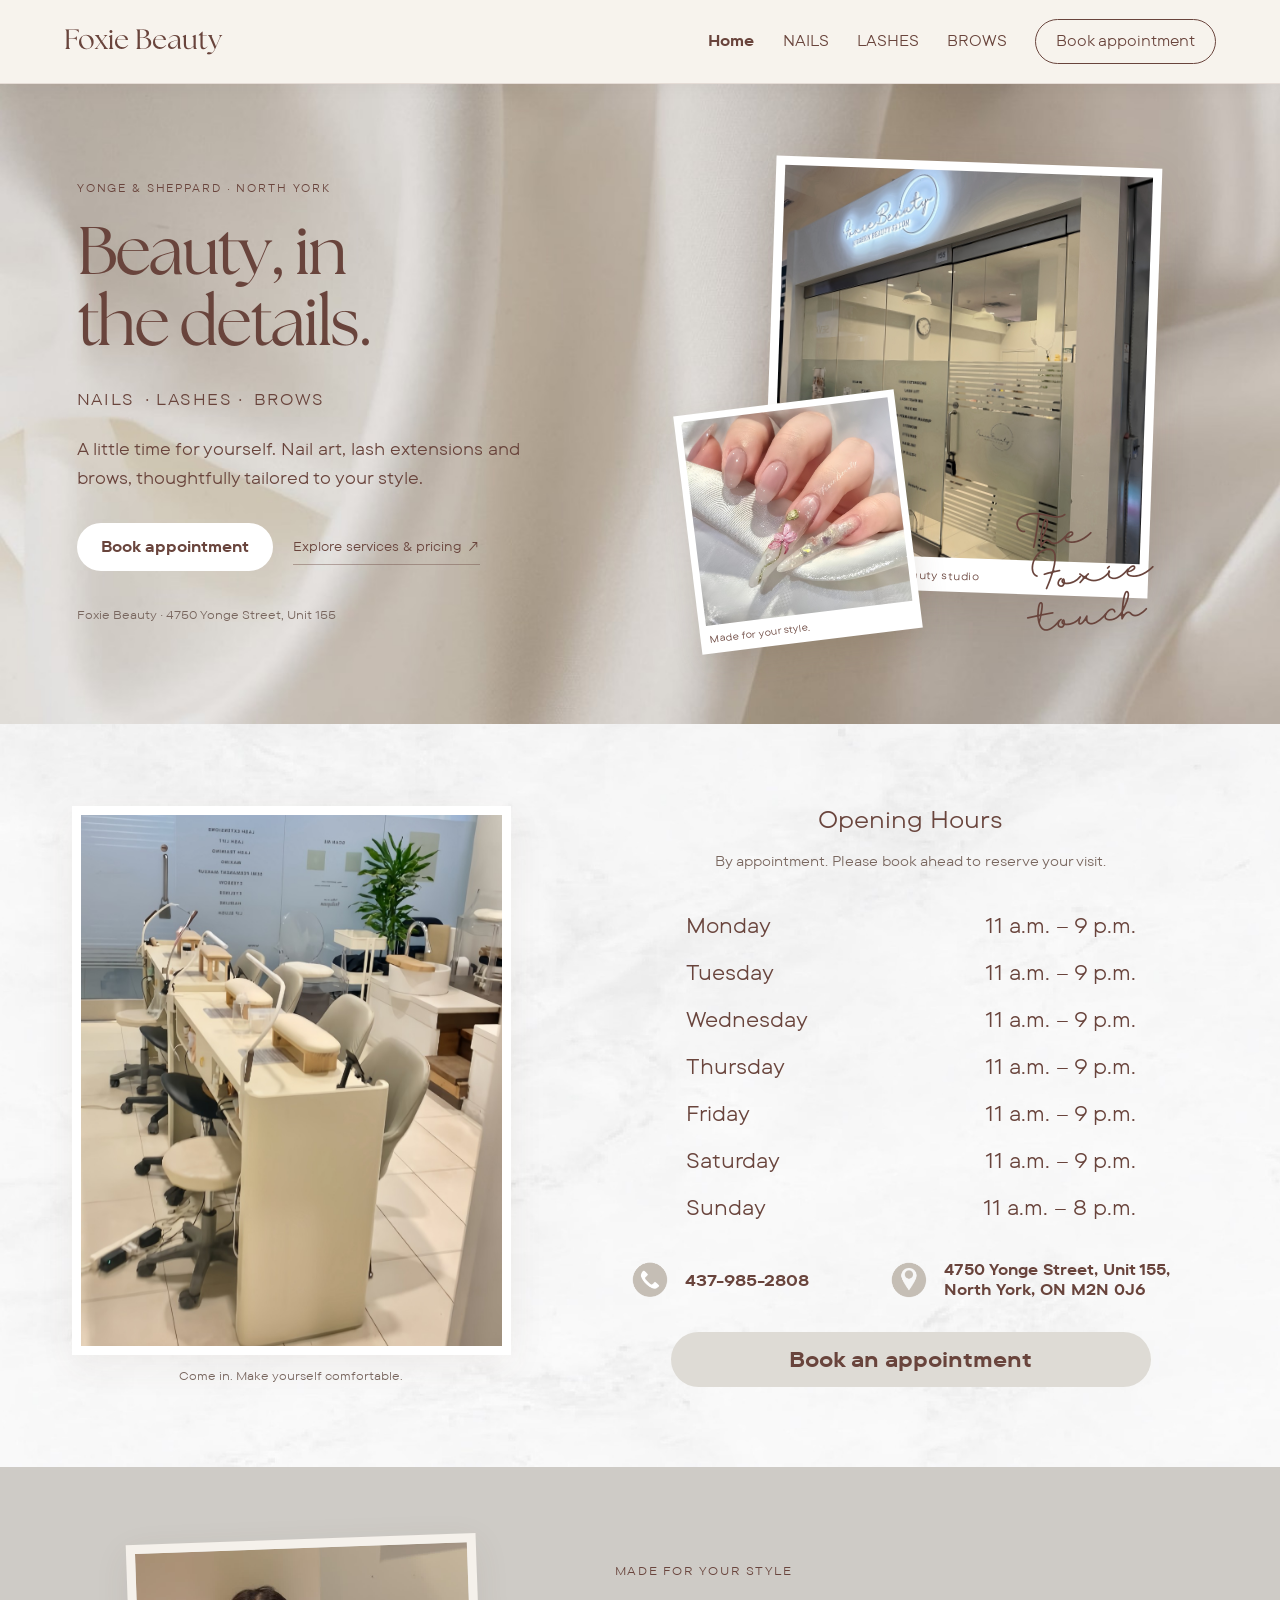
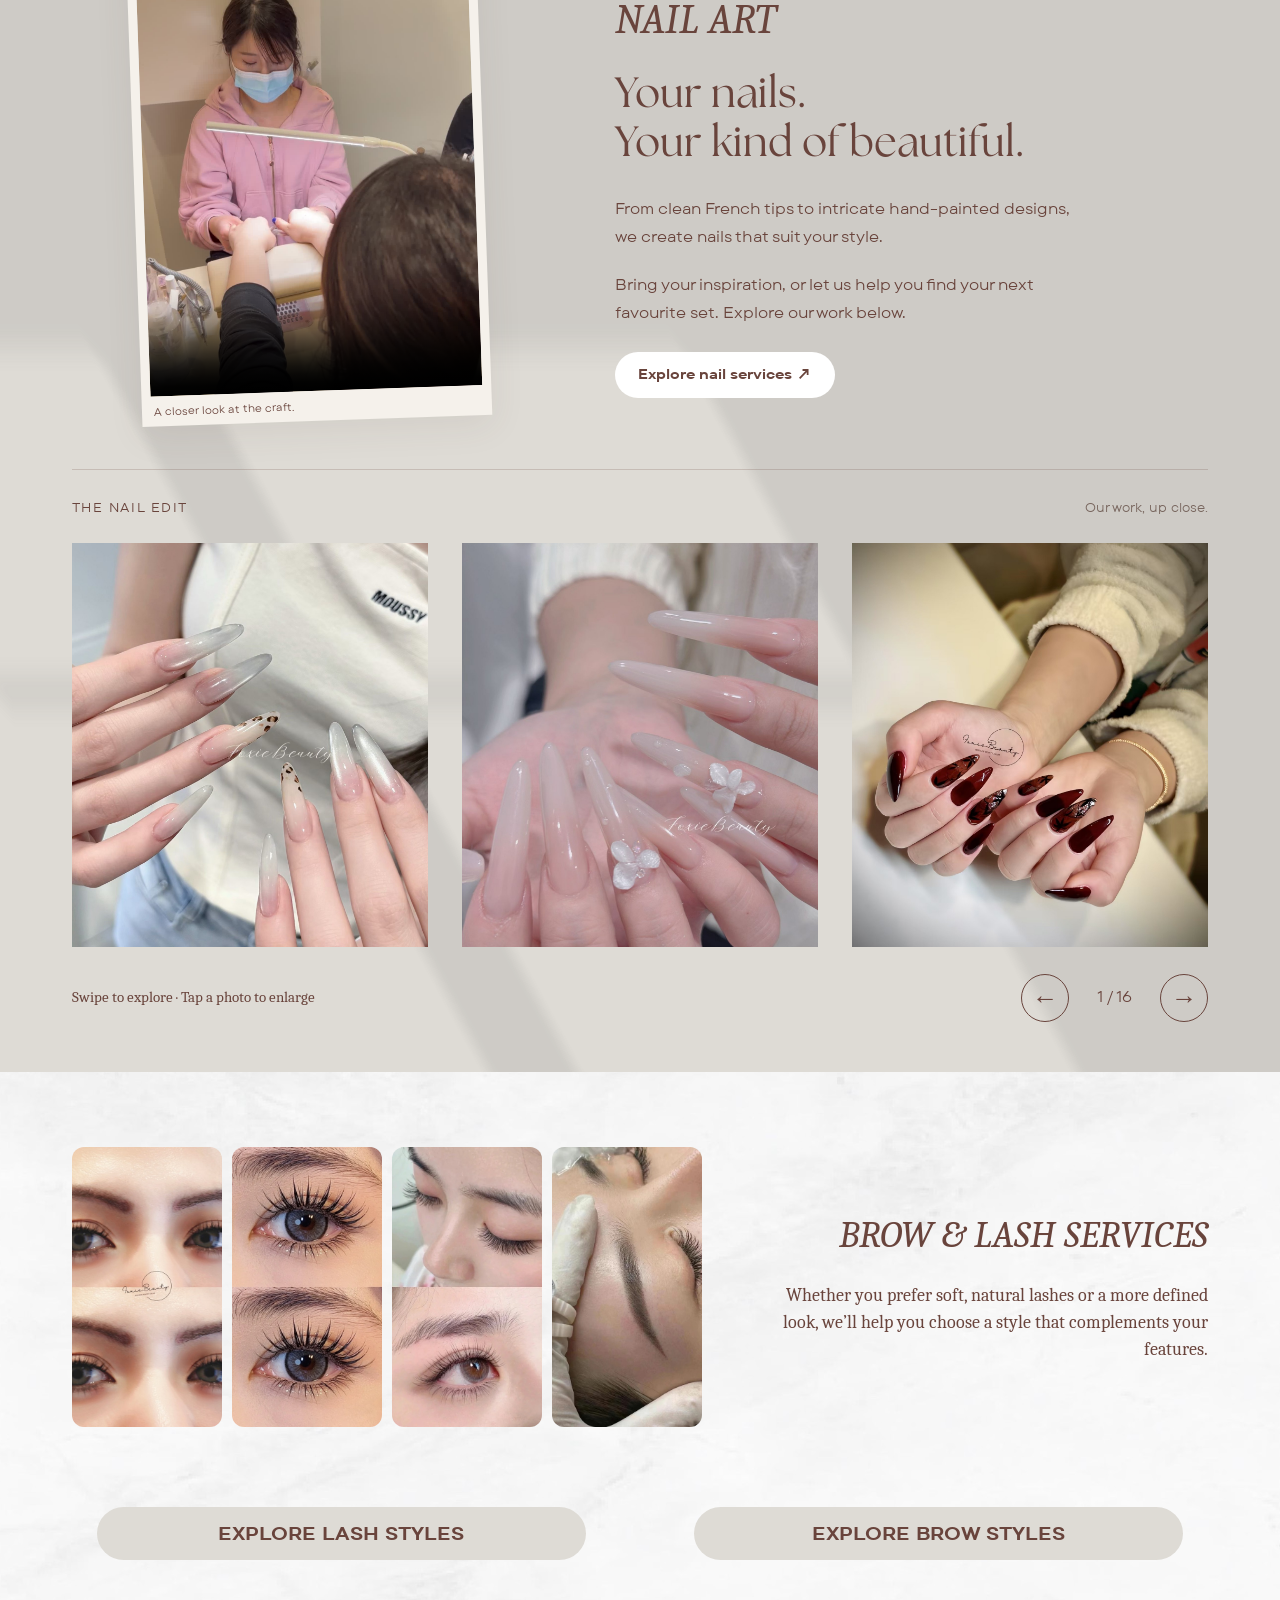
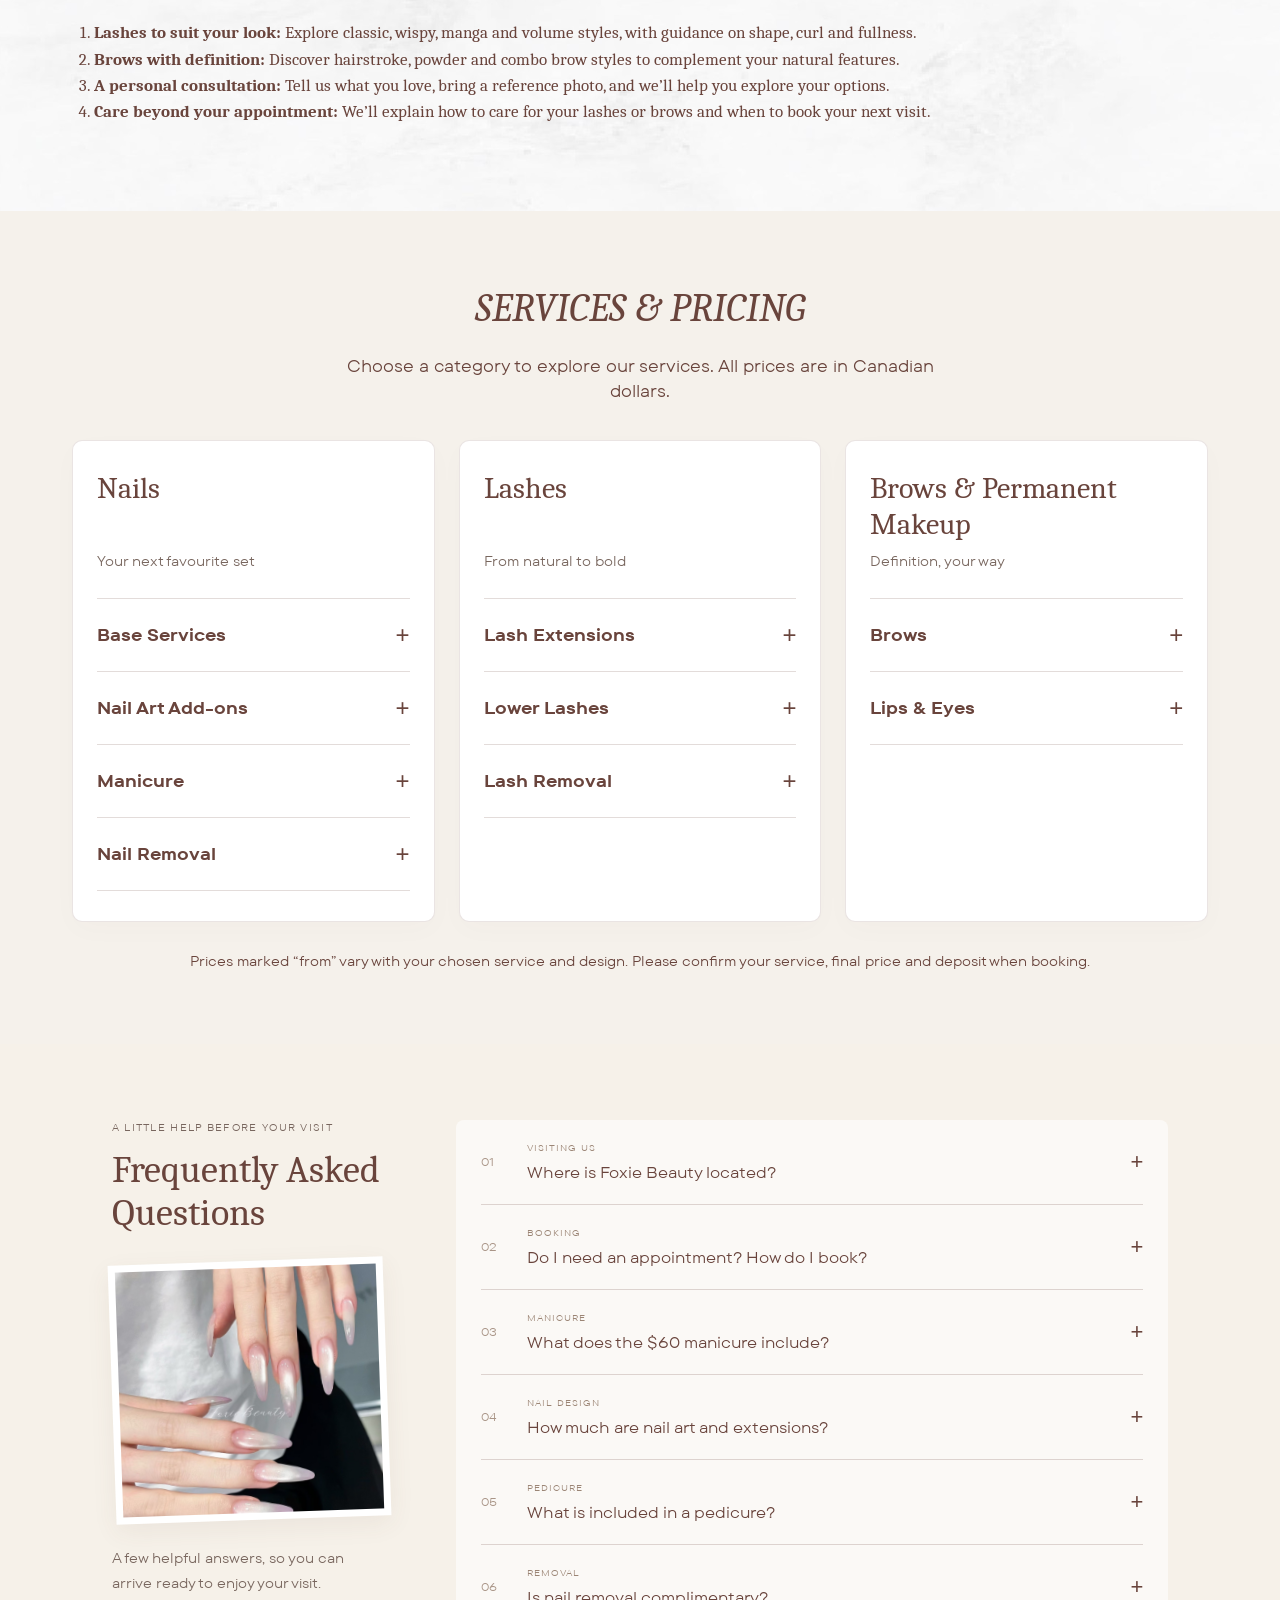
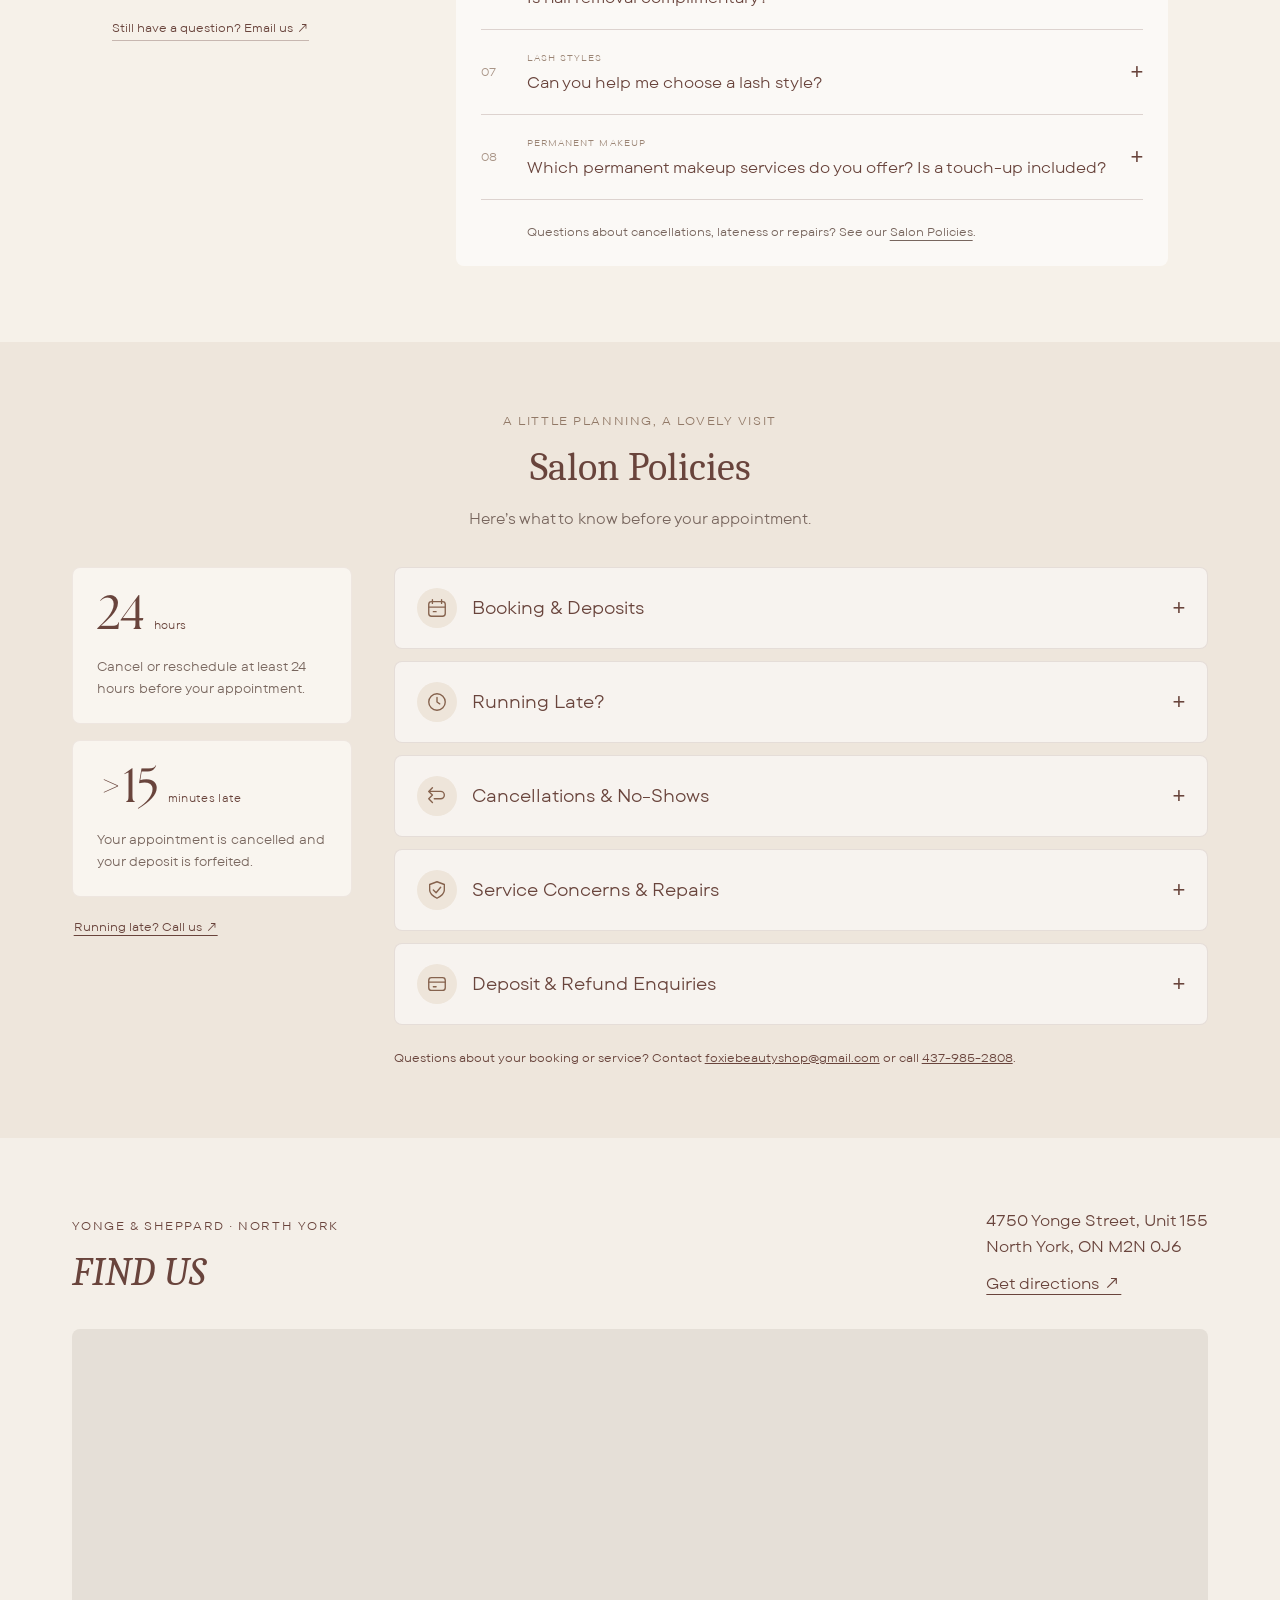
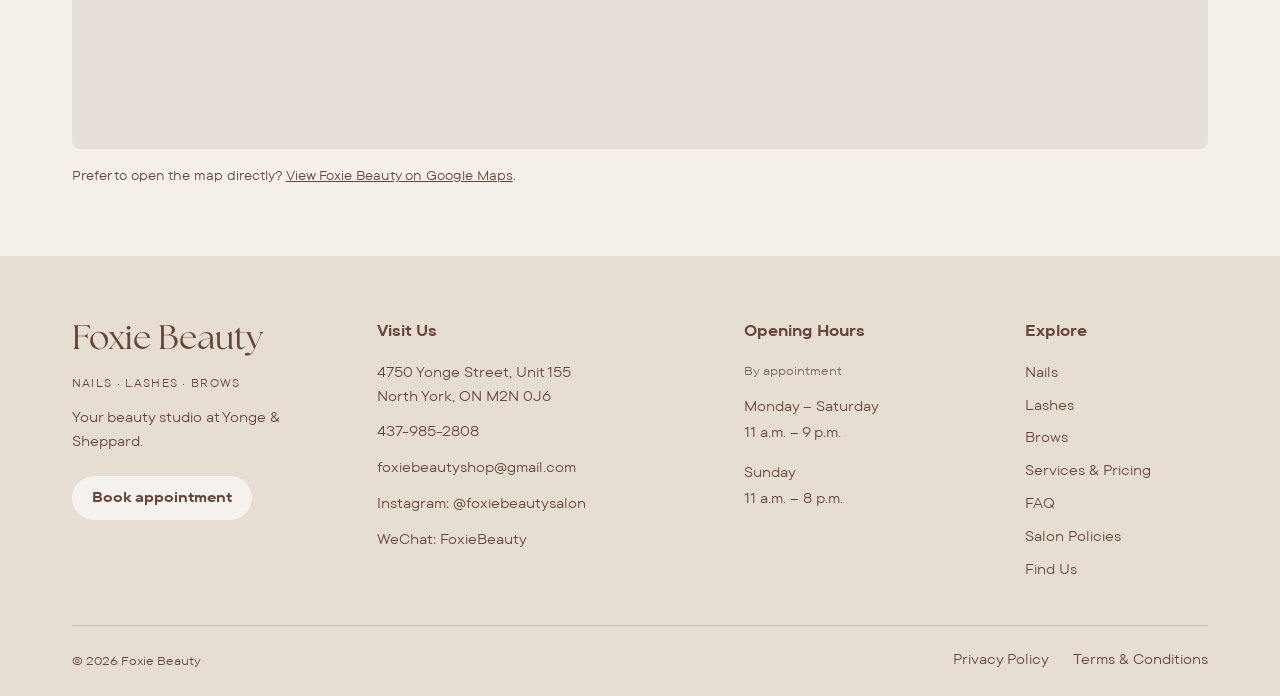
==== commit a0f16db3: "Add files via upload" ====
--- a/index.html
+++ b/index.html
@@ -4,16 +4,16 @@
 <meta charset="utf-8"><meta name="viewport" content="width=device-width, initial-scale=1">
 <title>Foxie Beauty | Nail Salon, Lashes &amp; Brows in North York</title>
 <meta name="description" content="Nail art, lash extensions and semi-permanent brows at Foxie Beauty, Yonge &amp; Sheppard in North York. Explore our work, view prices and book online.">
-<link rel="canonical" href="https://foxiebeauty-preview-luna.workspace-410986.chatgpt.site/">
+<link rel="canonical" href="https://foxiebeauty.ca/">
 <meta name="robots" content="index,follow,max-image-preview:large">
 <meta name="theme-color" content="#69443c">
 <meta property="og:type" content="website"><meta property="og:locale" content="en_CA"><meta property="og:site_name" content="Foxie Beauty">
-<meta property="og:title" content="Foxie Beauty | Nail Salon, Lashes &amp; Brows in North York"><meta property="og:description" content="Nail art, lash extensions and semi-permanent brows at Yonge &amp; Sheppard, North York. Explore our work and book online."><meta property="og:url" content="https://foxiebeauty-preview-luna.workspace-410986.chatgpt.site/"><meta property="og:image" content="https://foxiebeauty-preview-luna.workspace-410986.chatgpt.site/assets/social-preview.jpg"><meta property="og:image:width" content="1200"><meta property="og:image:height" content="630"><meta property="og:image:alt" content="Foxie Beauty salon in North York">
+<meta property="og:title" content="Foxie Beauty | Nail Salon, Lashes &amp; Brows in North York"><meta property="og:description" content="Nail art, lash extensions and semi-permanent brows at Yonge &amp; Sheppard, North York. Explore our work and book online."><meta property="og:url" content="https://foxiebeauty.ca/"><meta property="og:image" content="https://foxiebeauty.ca/assets/social-preview.jpg"><meta property="og:image:width" content="1200"><meta property="og:image:height" content="630"><meta property="og:image:alt" content="Foxie Beauty salon in North York">
 <meta name="twitter:card" content="summary_large_image">
 <link rel="icon" href="assets/favicon.svg" type="image/svg+xml">
 <link rel="preload" href="assets/satin.jpg" as="image"><link rel="preload" href="assets/fonts/the-seasons.woff2" as="font" type="font/woff2" crossorigin>
 <link rel="stylesheet" href="styles.css"><link rel="stylesheet" href="refinements.css"><link rel="stylesheet" href="corrections.css"><script src="app.js" defer></script>
-<script type="application/ld+json">{"@context": "https://schema.org", "@type": "BeautySalon", "@id": "https://foxiebeauty-preview-luna.workspace-410986.chatgpt.site/#salon", "name": "Foxie Beauty", "url": "https://foxiebeauty-preview-luna.workspace-410986.chatgpt.site/", "image": "https://foxiebeauty-preview-luna.workspace-410986.chatgpt.site/assets/salon.jpg", "telephone": "+1-437-985-2808", "email": "foxiebeautyshop@gmail.com", "address": {"@type": "PostalAddress", "streetAddress": "4750 Yonge Street, Unit 155", "addressLocality": "North York", "addressRegion": "ON", "postalCode": "M2N 0J6", "addressCountry": "CA"}, "sameAs": ["https://www.instagram.com/foxiebeautysalon/"], "openingHoursSpecification": [{"@type": "OpeningHoursSpecification", "dayOfWeek": ["Monday", "Tuesday", "Wednesday", "Thursday", "Friday", "Saturday"], "opens": "11:00", "closes": "21:00"}, {"@type": "OpeningHoursSpecification", "dayOfWeek": "Sunday", "opens": "11:00", "closes": "20:00"}], "hasMap": "https://www.google.com/maps/search/?api=1&query=Foxie+Beauty+4750+Yonge+Street+Unit+155+North+York", "potentialAction": {"@type": "ReserveAction", "target": "https://www.fresha.com/a/foxie-beauty-toronto-4750-yonge-street-il761lv0/booking?menu=true&pId=1017722"}}</script>
+<script type="application/ld+json">{"@context": "https://schema.org", "@type": "BeautySalon", "@id": "https://foxiebeauty.ca/#salon", "name": "Foxie Beauty", "url": "https://foxiebeauty.ca/", "image": "https://foxiebeauty.ca/assets/salon.jpg", "telephone": "+1-437-985-2808", "email": "foxiebeautyshop@gmail.com", "address": {"@type": "PostalAddress", "streetAddress": "4750 Yonge Street, Unit 155", "addressLocality": "North York", "addressRegion": "ON", "postalCode": "M2N 0J6", "addressCountry": "CA"}, "sameAs": ["https://www.instagram.com/foxiebeautysalon/"], "openingHoursSpecification": [{"@type": "OpeningHoursSpecification", "dayOfWeek": ["Monday", "Tuesday", "Wednesday", "Thursday", "Friday", "Saturday"], "opens": "11:00", "closes": "21:00"}, {"@type": "OpeningHoursSpecification", "dayOfWeek": "Sunday", "opens": "11:00", "closes": "20:00"}], "hasMap": "https://www.google.com/maps/search/?api=1&query=Foxie+Beauty+4750+Yonge+Street+Unit+155+North+York", "potentialAction": {"@type": "ReserveAction", "target": "https://www.fresha.com/a/foxie-beauty-toronto-4750-yonge-street-il761lv0/booking?menu=true&pId=1017722"}}</script>
 </head>
 <body>
 <a class="skip-link" href="#main">Skip to content</a>
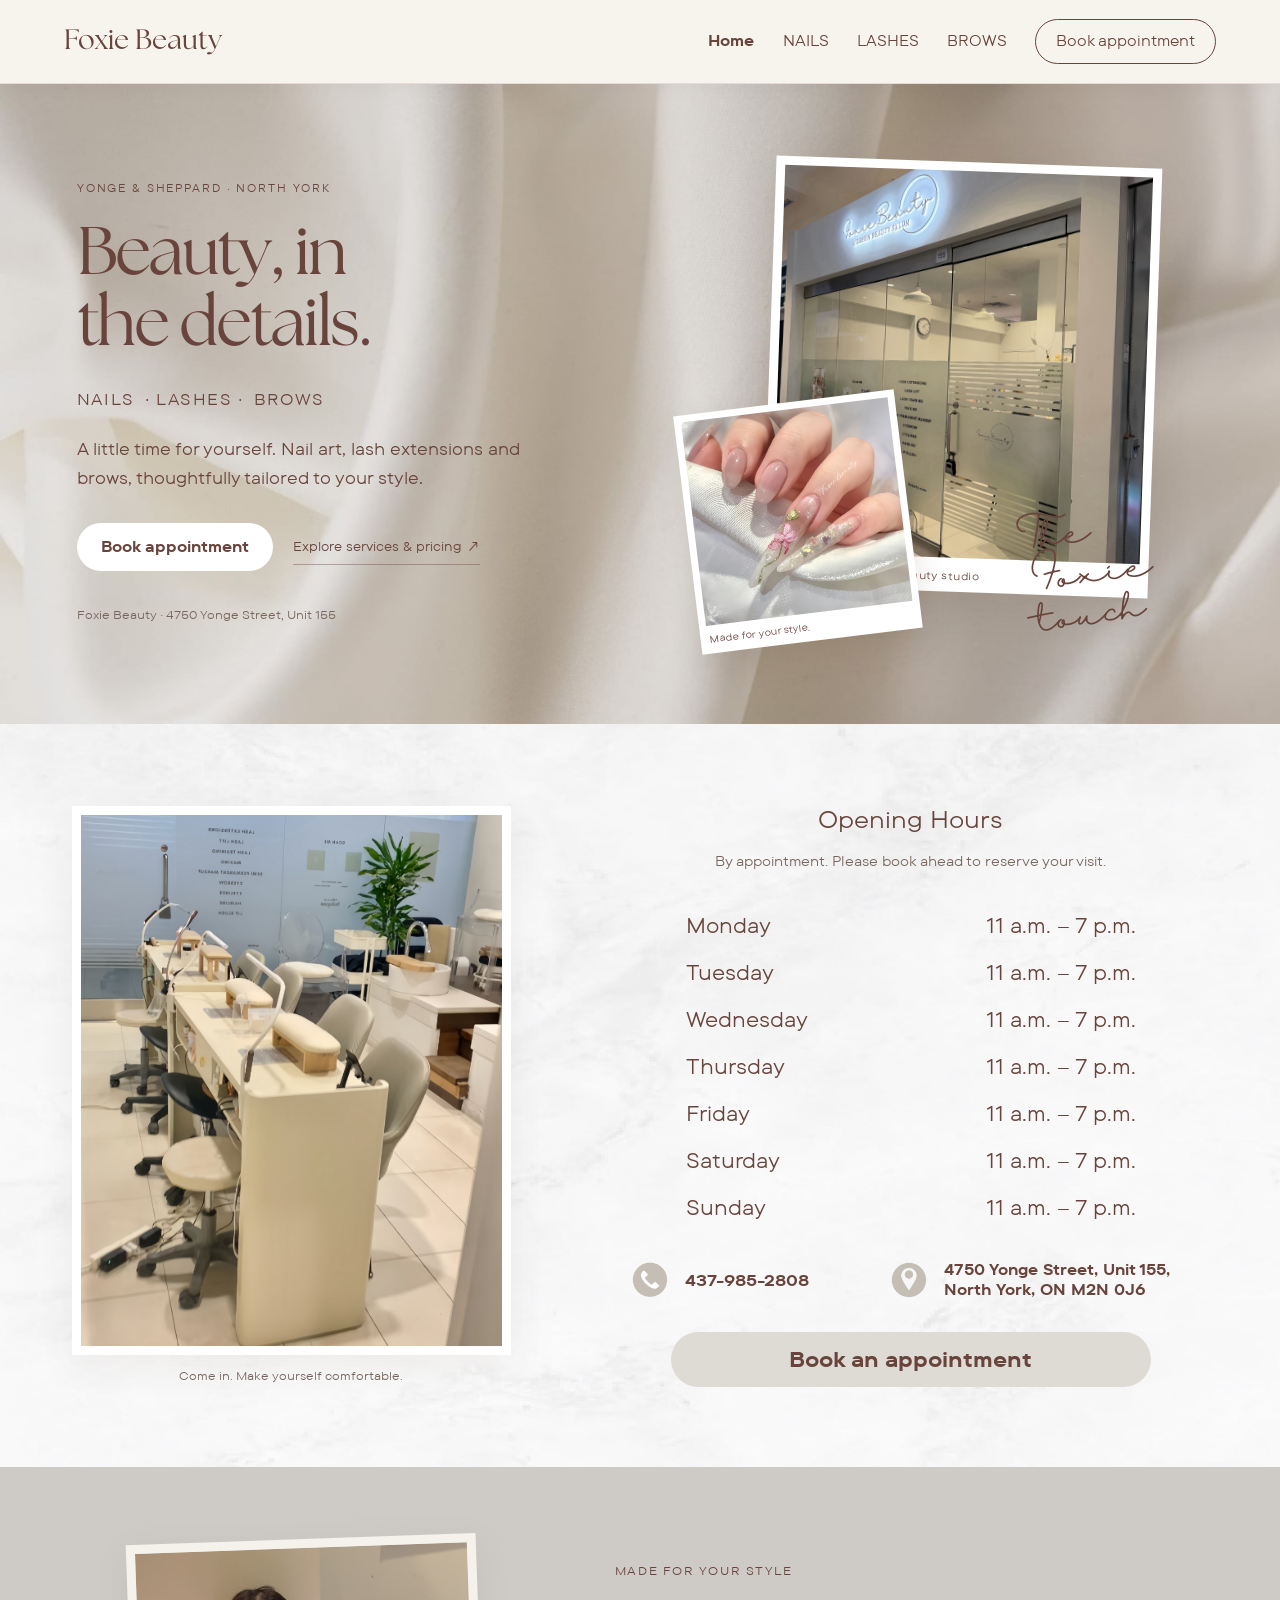
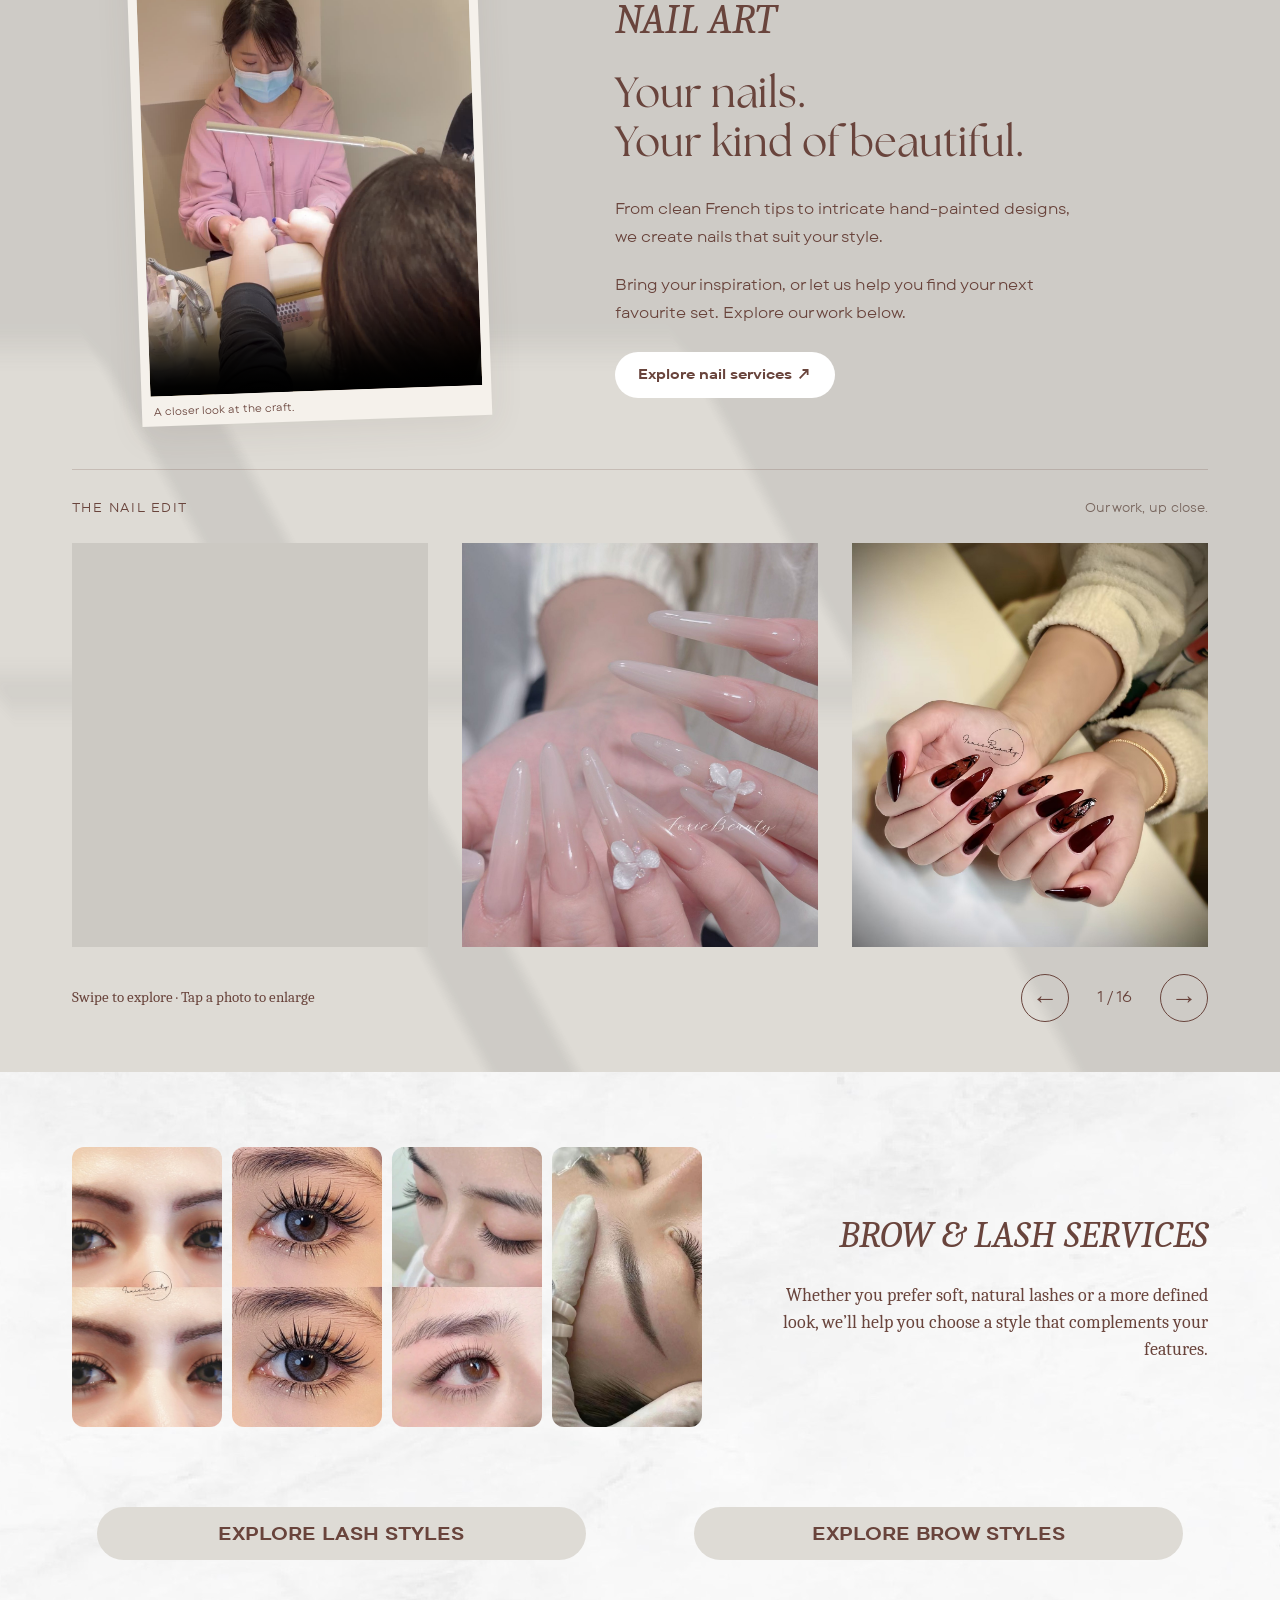
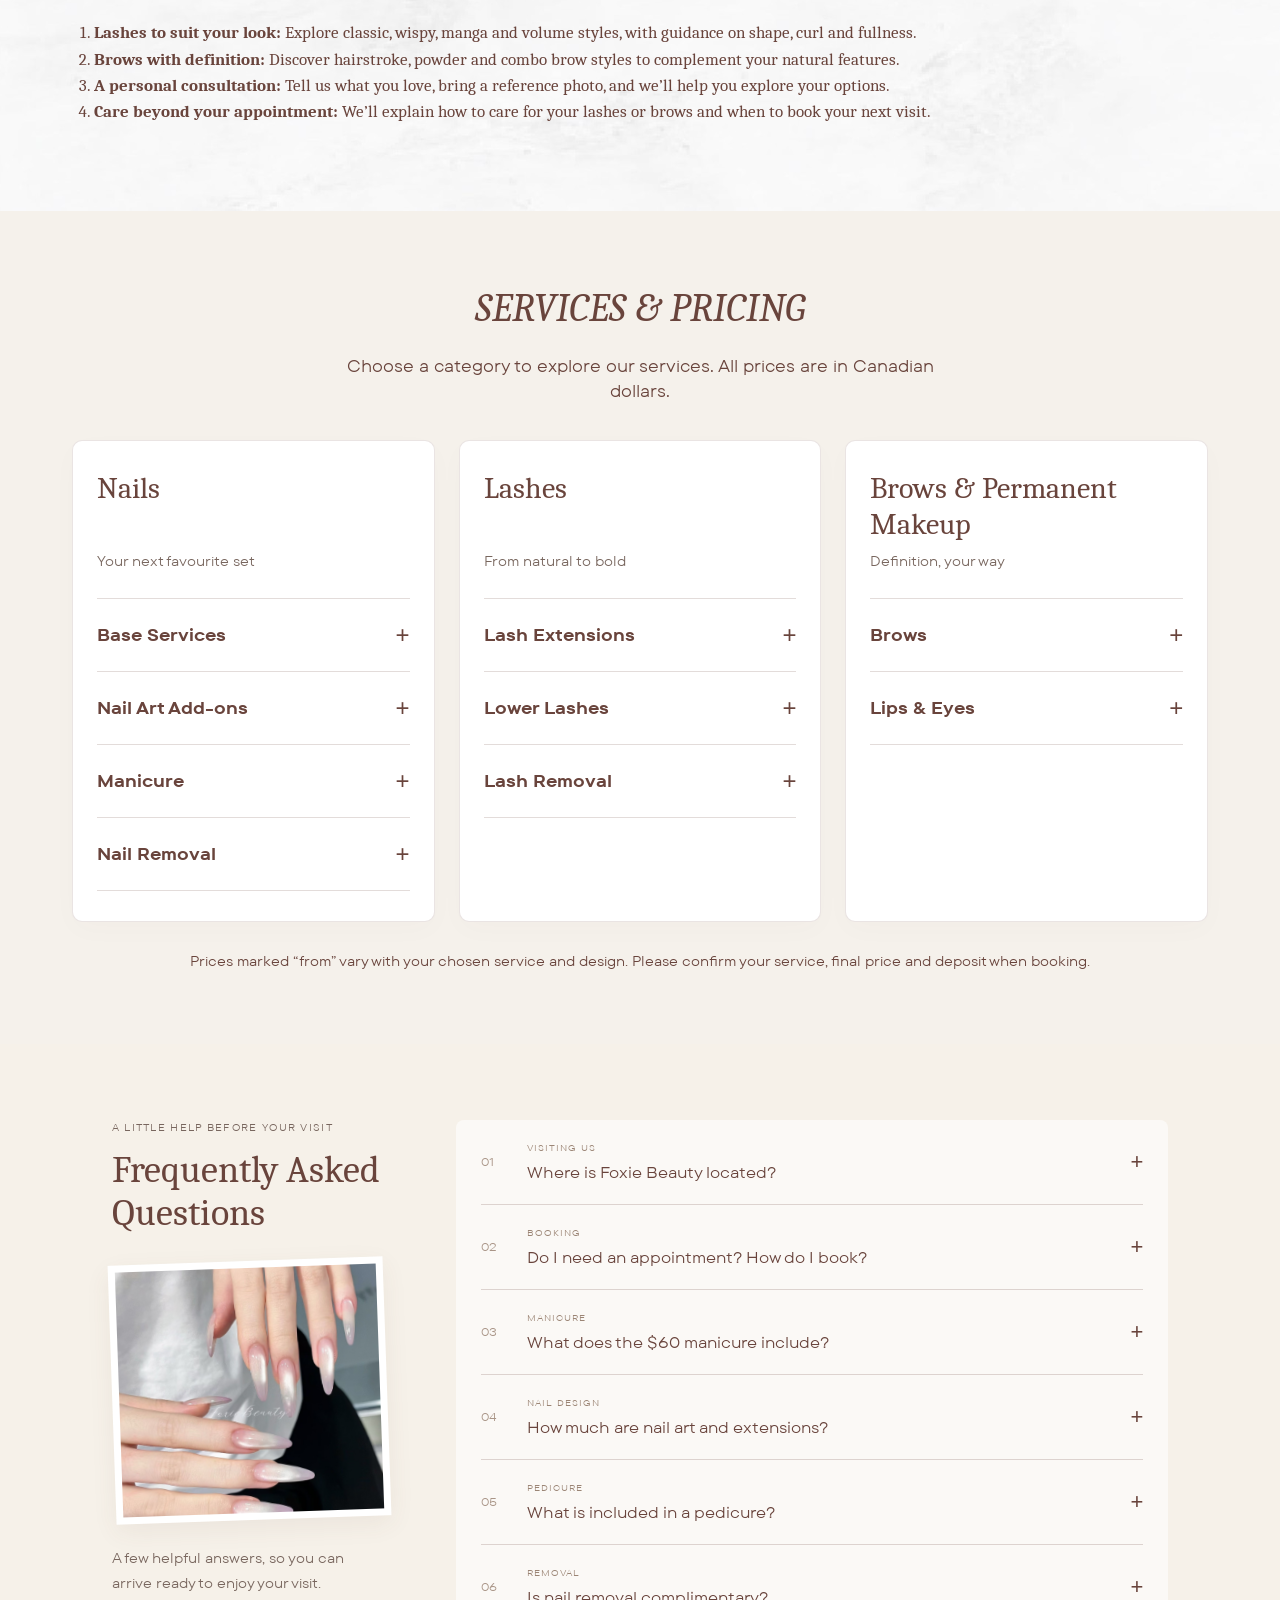
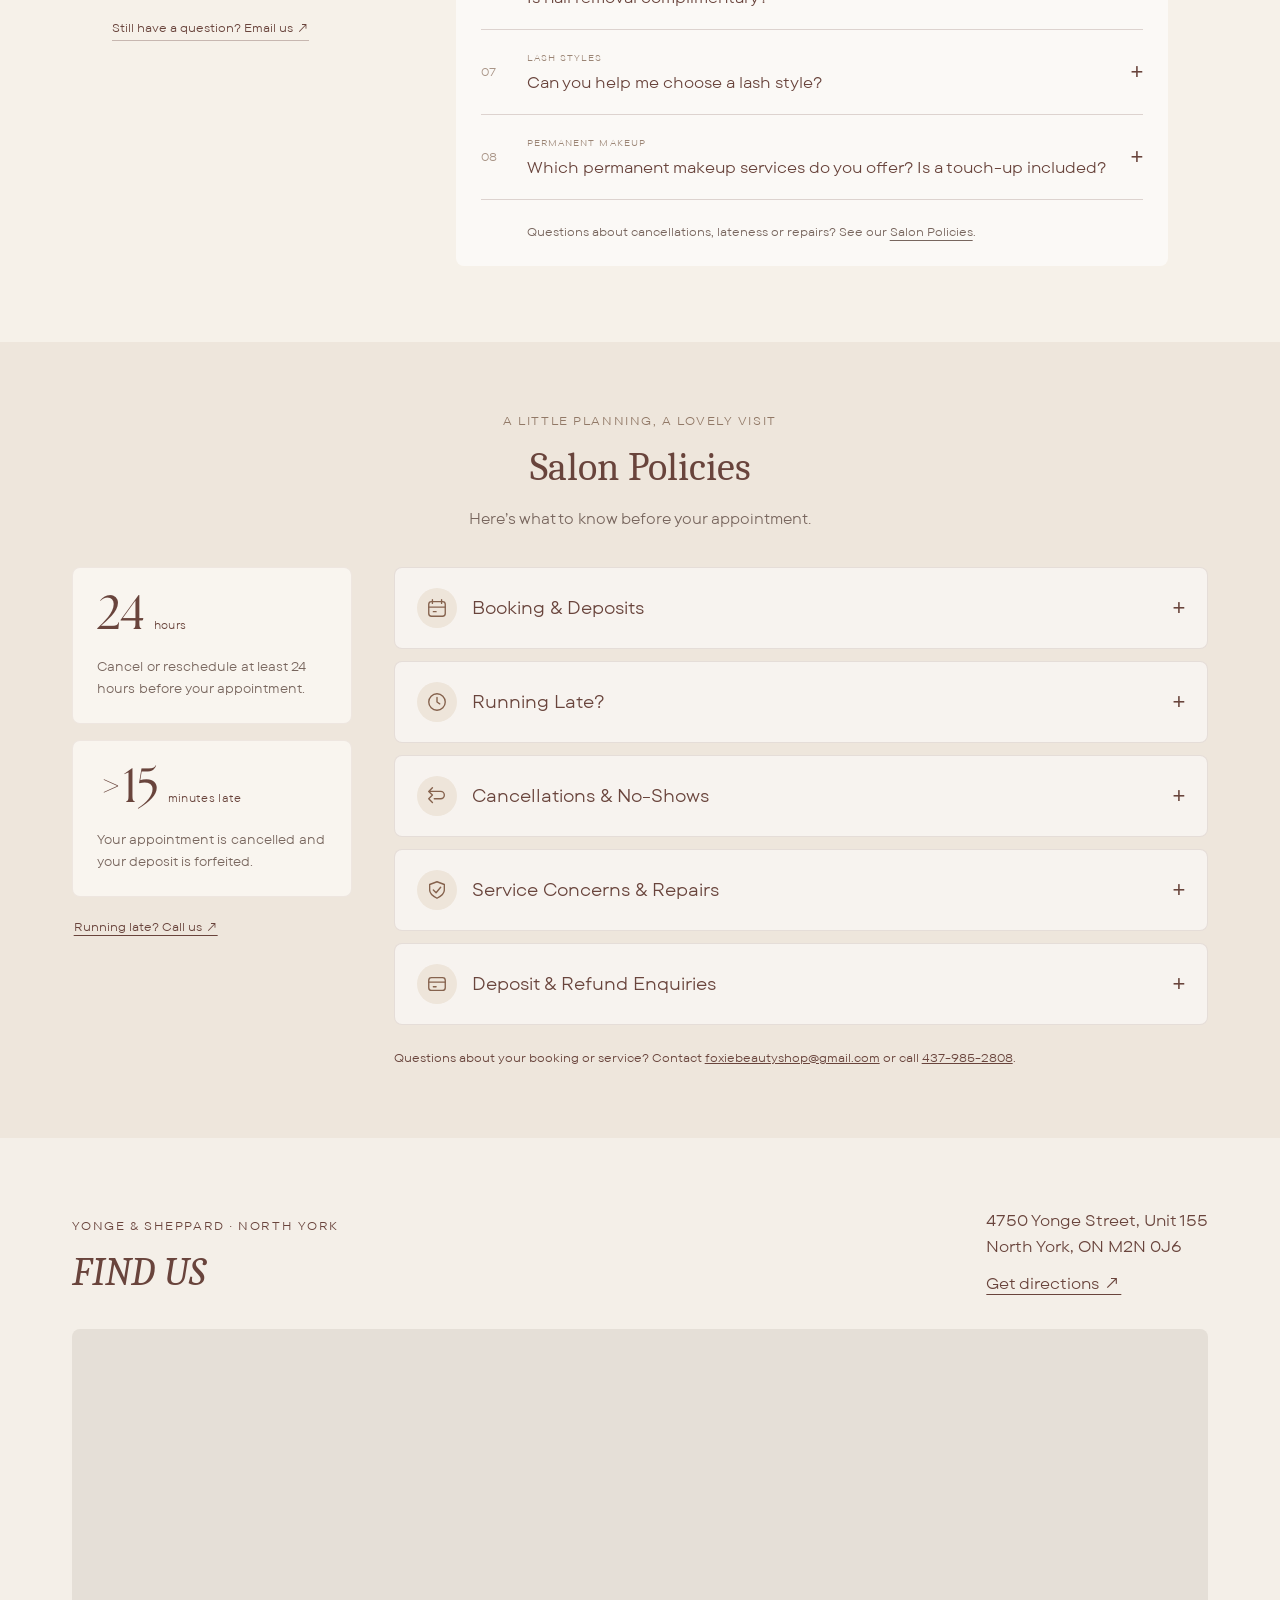
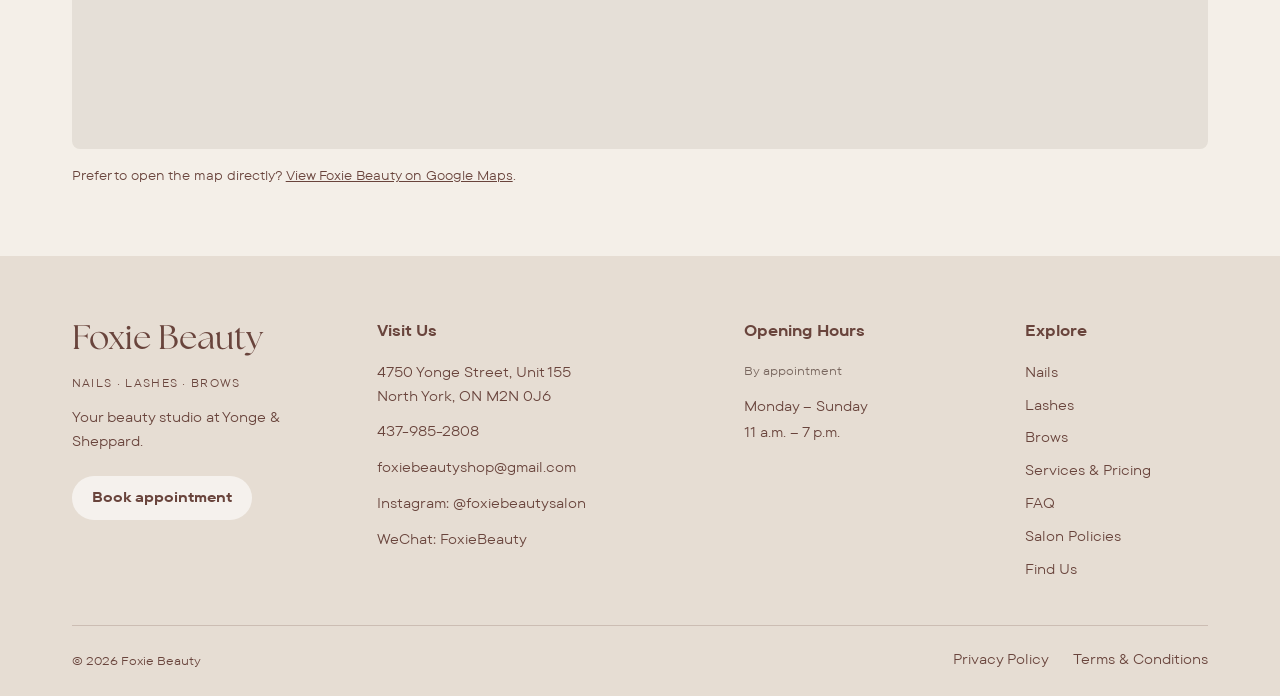
==== commit 432be124: "Add files via upload" ====
--- a/index.html
+++ b/index.html
@@ -13,7 +13,7 @@
 <link rel="icon" href="assets/favicon.svg" type="image/svg+xml">
 <link rel="preload" href="assets/satin.jpg" as="image"><link rel="preload" href="assets/fonts/the-seasons.woff2" as="font" type="font/woff2" crossorigin>
 <link rel="stylesheet" href="styles.css"><link rel="stylesheet" href="refinements.css"><link rel="stylesheet" href="corrections.css"><script src="app.js" defer></script>
-<script type="application/ld+json">{"@context": "https://schema.org", "@type": "BeautySalon", "@id": "https://foxiebeauty.ca/#salon", "name": "Foxie Beauty", "url": "https://foxiebeauty.ca/", "image": "https://foxiebeauty.ca/assets/salon.jpg", "telephone": "+1-437-985-2808", "email": "foxiebeautyshop@gmail.com", "address": {"@type": "PostalAddress", "streetAddress": "4750 Yonge Street, Unit 155", "addressLocality": "North York", "addressRegion": "ON", "postalCode": "M2N 0J6", "addressCountry": "CA"}, "sameAs": ["https://www.instagram.com/foxiebeautysalon/"], "openingHoursSpecification": [{"@type": "OpeningHoursSpecification", "dayOfWeek": ["Monday", "Tuesday", "Wednesday", "Thursday", "Friday", "Saturday"], "opens": "11:00", "closes": "21:00"}, {"@type": "OpeningHoursSpecification", "dayOfWeek": "Sunday", "opens": "11:00", "closes": "20:00"}], "hasMap": "https://www.google.com/maps/search/?api=1&query=Foxie+Beauty+4750+Yonge+Street+Unit+155+North+York", "potentialAction": {"@type": "ReserveAction", "target": "https://www.fresha.com/a/foxie-beauty-toronto-4750-yonge-street-il761lv0/booking?menu=true&pId=1017722"}}</script>
+<script type="application/ld+json">{"@context": "https://schema.org", "@type": "BeautySalon", "@id": "https://foxiebeauty.ca/#salon", "name": "Foxie Beauty", "url": "https://foxiebeauty.ca/", "image": "https://foxiebeauty.ca/assets/salon.jpg", "telephone": "+1-437-985-2808", "email": "foxiebeautyshop@gmail.com", "address": {"@type": "PostalAddress", "streetAddress": "4750 Yonge Street, Unit 155", "addressLocality": "North York", "addressRegion": "ON", "postalCode": "M2N 0J6", "addressCountry": "CA"}, "sameAs": ["https://www.instagram.com/foxiebeautysalon/"], "openingHoursSpecification": [{"@type": "OpeningHoursSpecification", "dayOfWeek": ["Monday", "Tuesday", "Wednesday", "Thursday", "Friday", "Saturday", "Sunday"], "opens": "11:00", "closes": "19:00"}], "hasMap": "https://www.google.com/maps/search/?api=1&query=Foxie+Beauty+4750+Yonge+Street+Unit+155+North+York", "potentialAction": {"@type": "ReserveAction", "target": "https://www.fresha.com/a/foxie-beauty-toronto-4750-yonge-street-il761lv0/booking?menu=true&pId=1017722"}}</script>
 </head>
 <body>
 <a class="skip-link" href="#main">Skip to content</a>
@@ -22,7 +22,7 @@
 <section class="hero editorial-hero" id="home" aria-labelledby="hero-title"><div class="hero-copy"><p class="hero-eyebrow"><span class="hero-text-desktop">YONGE &amp; SHEPPARD · NORTH YORK</span><span class="hero-text-mobile">NAILS · LASHES · BROWS</span></p><h1 id="hero-title"><span class="sr-only">Foxie Beauty — Nail, Lash &amp; Brow Studio in North York. </span>Beauty, in<br>the details.</h1><p class="service-names">NAILS <span>· LASHES ·</span> BROWS</p><p class="hero-description"><span class="hero-text-desktop">A little time for yourself. Nail art, lash extensions and brows, thoughtfully tailored to your style.</span><span class="hero-text-mobile">Nails, lashes and brows at Yonge &amp; Sheppard.</span></p><div class="hero-action"><a class="button button-white" href="https://www.fresha.com/a/foxie-beauty-toronto-4750-yonge-street-il761lv0/booking?menu=true&amp;pId=1017722" target="_blank" rel="noopener">Book appointment</a><a class="hero-secondary" href="#prices">Explore services &amp; pricing ↗</a></div><p class="hero-location">Foxie Beauty · 4750 Yonge Street, Unit 155</p></div><div class="hero-art"><figure class="hero-art-main"><img src="assets/front-door.jpg" alt="Foxie Beauty storefront at 4750 Yonge Street, Unit 155" width="1536" height="2048" fetchpriority="high"><figcaption>Your neighbourhood beauty studio</figcaption></figure><figure class="hero-art-detail"><img src="assets/nails/nail-07.jpg" alt="Pink floral nail art with gold and crystal details" width="1350" height="1800"><figcaption>Made for your style.</figcaption></figure><span class="hero-art-tag" aria-hidden="true">The Foxie touch</span></div></section>
 <section class="booking-section marble" id="book-online" aria-labelledby="hours-title">
 <div class="section-frame booking-grid"><figure class="special salon-visit"><img src="assets/salon.jpg" alt="Manicure tables and cream chairs inside Foxie Beauty" width="1028" height="1800" loading="lazy"><figcaption>Come in. Make yourself comfortable.</figcaption></figure>
-<div class="booking-info"><h2 class="sans-heading" id="hours-title">Opening Hours</h2><p class="appointment-note">By appointment. Please book ahead to reserve your visit.</p><dl class="hours"><div><dt>Monday</dt><dd>11 a.m. – 9 p.m.</dd></div><div><dt>Tuesday</dt><dd>11 a.m. – 9 p.m.</dd></div><div><dt>Wednesday</dt><dd>11 a.m. – 9 p.m.</dd></div><div><dt>Thursday</dt><dd>11 a.m. – 9 p.m.</dd></div><div><dt>Friday</dt><dd>11 a.m. – 9 p.m.</dd></div><div><dt>Saturday</dt><dd>11 a.m. – 9 p.m.</dd></div><div><dt>Sunday</dt><dd>11 a.m. – 8 p.m.</dd></div></dl><div class="contact-pair"><a href="tel:+14379852808"><img src="assets/contact-phone.png" alt="" aria-hidden="true" width="40" height="40"><span>437-985-2808</span></a><a href="https://www.google.com/maps/search/?api=1&amp;query=Foxie+Beauty+4750+Yonge+Street+Unit+155+North+York" target="_blank" rel="noopener"><img src="assets/contact-pin.png" alt="" aria-hidden="true" width="40" height="40"><span>4750 Yonge Street, Unit 155,<br>North York, ON M2N 0J6</span></a></div><a class="button " href="https://www.fresha.com/a/foxie-beauty-toronto-4750-yonge-street-il761lv0/booking?menu=true&amp;pId=1017722" target="_blank" rel="noopener">Book an appointment<span class="sr-only"> (opens in a new tab)</span></a></div></div>
+<div class="booking-info"><h2 class="sans-heading" id="hours-title">Opening Hours</h2><p class="appointment-note">By appointment. Please book ahead to reserve your visit.</p><dl class="hours"><div><dt>Monday</dt><dd>11 a.m. – 7 p.m.</dd></div><div><dt>Tuesday</dt><dd>11 a.m. – 7 p.m.</dd></div><div><dt>Wednesday</dt><dd>11 a.m. – 7 p.m.</dd></div><div><dt>Thursday</dt><dd>11 a.m. – 7 p.m.</dd></div><div><dt>Friday</dt><dd>11 a.m. – 7 p.m.</dd></div><div><dt>Saturday</dt><dd>11 a.m. – 7 p.m.</dd></div><div><dt>Sunday</dt><dd>11 a.m. – 7 p.m.</dd></div></dl><div class="contact-pair"><a href="tel:+14379852808"><img src="assets/contact-phone.png" alt="" aria-hidden="true" width="40" height="40"><span>437-985-2808</span></a><a href="https://www.google.com/maps/search/?api=1&amp;query=Foxie+Beauty+4750+Yonge+Street+Unit+155+North+York" target="_blank" rel="noopener"><img src="assets/contact-pin.png" alt="" aria-hidden="true" width="40" height="40"><span>4750 Yonge Street, Unit 155,<br>North York, ON M2N 0J6</span></a></div><a class="button " href="https://www.fresha.com/a/foxie-beauty-toronto-4750-yonge-street-il761lv0/booking?menu=true&amp;pId=1017722" target="_blank" rel="noopener">Book an appointment<span class="sr-only"> (opens in a new tab)</span></a></div></div>
 </section>
 <section class="nail-experience shadow-ground" id="service" aria-labelledby="nail-title"><div class="section-frame"><div class="nail-experience-intro"><figure class="nail-process"><video class="nail-video" controls muted loop playsinline preload="metadata" poster="assets/nail-video-poster-new.jpg" aria-label="Nail art at Foxie Beauty"><source src="assets/nail-art.mp4" type="video/mp4"><a href="assets/nail-art.mp4">Watch our nail art video</a></video><figcaption>A closer look at the craft.</figcaption></figure><div class="nail-experience-copy"><p class="eyebrow">MADE FOR YOUR STYLE</p><h2 id="nail-title">Nail Art</h2><p class="nail-experience-statement">Your nails.<br>Your kind of beautiful.</p><p>From clean French tips to intricate hand-painted designs, we create nails that suit your style.</p><p>Bring your inspiration, or let us help you find your next favourite set. Explore our work below.</p><a class="button button-white" href="#prices">Explore nail services ↗</a></div></div><div class="gallery-section integrated-gallery" id="gallery" aria-labelledby="gallery-title"><div class="gallery-heading"><p id="gallery-title">The nail edit</p><span>Our work, up close.</span></div><p class="sr-only" id="gallery-help">Photos scroll automatically and pause while you hover over or focus on the gallery. Scroll horizontally or use the previous and next buttons. With the gallery focused, use the left and right arrow keys, Home or End. Select a photo to view the complete image.</p>
 <div class="gallery" role="region" aria-roledescription="carousel" aria-label="Foxie Beauty nail art" aria-describedby="gallery-help" tabindex="0"><ul class="gallery-track"><li class="gallery-card"><a href="assets/nails/nail-01.jpg" class="gallery-image" data-lightbox aria-label="View full image: Sheer silver stiletto nails with delicate leopard accents"><img src="assets/nails/nail-01.jpg" alt="Sheer silver stiletto nails with delicate leopard accents" width="1350" height="1800" loading="lazy" decoding="async"></a></li><li class="gallery-card"><a href="assets/nails/nail-02.jpg" class="gallery-image" data-lightbox aria-label="View full image: Soft pink ombré nails with white floral details"><img src="assets/nails/nail-02.jpg" alt="Soft pink ombré nails with white floral details" width="1350" height="1800" loading="lazy" decoding="async"></a></li><li class="gallery-card"><a href="assets/nails/nail-03.jpg" class="gallery-image" data-lightbox aria-label="View full image: Deep burgundy nails with dark marbled accents"><img src="assets/nails/nail-03.jpg" alt="Deep burgundy nails with dark marbled accents" width="1350" height="1800" loading="lazy" decoding="async"></a></li><li class="gallery-card"><a href="assets/nails/nail-04.jpg" class="gallery-image" data-lightbox aria-label="View full image: Blue and pink nail art with ribbon details"><img src="assets/nails/nail-04.jpg" alt="Blue and pink nail art with ribbon details" width="1351" height="1800" loading="lazy" decoding="async"></a></li><li class="gallery-card"><a href="assets/nails/nail-05.jpg" class="gallery-image" data-lightbox aria-label="View full image: Pink French tips with red floral accents"><img src="assets/nails/nail-05.jpg" alt="Pink French tips with red floral accents" width="1351" height="1800" loading="lazy" decoding="async"></a></li><li class="gallery-card"><a href="assets/nails/nail-06.jpg" class="gallery-image" data-lightbox aria-label="View full image: Gold foil and black French tip nail art"><img src="assets/nails/nail-06.jpg" alt="Gold foil and black French tip nail art" width="1351" height="1800" loading="lazy" decoding="async"></a></li><li class="gallery-card"><a href="assets/nails/nail-07.jpg" class="gallery-image" data-lightbox aria-label="View full image: Pink floral nail art with gold and crystal details"><img src="assets/nails/nail-07.jpg" alt="Pink floral nail art with gold and crystal details" width="1350" height="1800" loading="lazy" decoding="async"></a></li><li class="gallery-card"><a href="assets/nails/nail-08.jpg" class="gallery-image" data-lightbox aria-label="View full image: Sculptural silver chrome nail art"><img src="assets/nails/nail-08.jpg" alt="Sculptural silver chrome nail art" width="1280" height="1707" loading="lazy" decoding="async"></a></li><li class="gallery-card"><a href="assets/nails/nail-09.jpg" class="gallery-image" data-lightbox aria-label="View full image: Black and white French tips with star details"><img src="assets/nails/nail-09.jpg" alt="Black and white French tips with star details" width="1280" height="1612" loading="lazy" decoding="async"></a></li><li class="gallery-card"><a href="assets/nails/nail-10.jpg" class="gallery-image" data-lightbox aria-label="View full image: Warm brown and metallic stiletto nail art"><img src="assets/nails/nail-10.jpg" alt="Warm brown and metallic stiletto nail art" width="1350" height="1800" loading="lazy" decoding="async"></a></li><li class="gallery-card"><a href="assets/nails/nail-11.jpg" class="gallery-image" data-lightbox aria-label="View full image: Pale pink pearlescent ombré nails"><img src="assets/nails/nail-11.jpg" alt="Pale pink pearlescent ombré nails" width="1350" height="1800" loading="lazy" decoding="async"></a></li><li class="gallery-card"><a href="assets/nails/nail-12.jpg" class="gallery-image" data-lightbox aria-label="View full image: Soft pink nails with sculpted bows and crystal accents"><img src="assets/nails/nail-12.jpg" alt="Soft pink nails with sculpted bows and crystal accents" width="1280" height="1707" loading="lazy" decoding="async"></a></li><li class="gallery-card"><a href="assets/nails/nail-13.jpg" class="gallery-image" data-lightbox aria-label="View full image: Red and nude nail art with stars and dots"><img src="assets/nails/nail-13.jpg" alt="Red and nude nail art with stars and dots" width="1350" height="1800" loading="lazy" decoding="async"></a></li><li class="gallery-card"><a href="assets/nails/nail-14.jpg" class="gallery-image" data-lightbox aria-label="View full image: Burgundy and nude nails with gold metallic details"><img src="assets/nails/nail-14.jpg" alt="Burgundy and nude nails with gold metallic details" width="1440" height="1434" loading="lazy" decoding="async"></a></li><li class="gallery-card"><a href="assets/nails/nail-15.jpg" class="gallery-image" data-lightbox aria-label="View full image: Black and white nails with crystal accents"><img src="assets/nails/nail-15.jpg" alt="Black and white nails with crystal accents" width="1350" height="1800" loading="lazy" decoding="async"></a></li><li class="gallery-card"><a href="assets/nails/nail-16.jpg" class="gallery-image" data-lightbox aria-label="View full image: Cherry red French tips with floral accents"><img src="assets/nails/nail-16.jpg" alt="Cherry red French tips with floral accents" width="1279" height="1732" loading="lazy" decoding="async"></a></li></ul></div><div class="gallery-toolbar"><p class="gallery-hint">Swipe to explore · Tap a photo to enlarge</p><div class="gallery-controls" hidden><button type="button" class="arrow" id="gallery-prev" aria-label="Previous nail photos" aria-controls="gallery-track">←</button><span class="gallery-position" aria-live="off" aria-atomic="true">1 / 16</span><button type="button" class="arrow" id="gallery-next" aria-label="Next nail photos" aria-controls="gallery-track">→</button></div></div></div></div></section><section class="lash-section marble" id="brow-lash" aria-labelledby="lash-title"><div class="section-frame"><div class="lash-grid"><div class="lash-photos"><img src="assets/brow-lash-1.jpg" alt="Brow and lash treatment result" width="800" height="800" loading="lazy"><img src="assets/brow-lash-2.jpg" alt="Eyelash extension result" width="600" height="800" loading="lazy"><img src="assets/brow-lash-3.jpg" alt="Brow styling result" width="600" height="800" loading="lazy"><img src="assets/brow-lash-4.jpg" alt="Lash treatment in progress" width="600" height="800" loading="lazy"></div><div class="lash-intro"><h2 id="lash-title">Brow &amp; Lash Services</h2><p>Whether you prefer soft, natural lashes or a more defined look, we’ll help you choose a style that complements your features.</p></div></div>
@@ -36,7 +36,7 @@
 <details class="policy-item"><summary><span class="policy-icon" aria-hidden="true"><svg viewBox="0 0 24 24" fill="none" stroke="currentColor" stroke-width="1.5" stroke-linecap="round" stroke-linejoin="round"><rect x="3" y="5" width="18" height="14" rx="3"/><path d="M3 10h18m-13 5h3"/></svg></span><span>Deposit &amp; Refund Enquiries</span></summary><div class="policy-content"><p>If you cancel at least 24 hours before your appointment, your deposit is refundable. If you reschedule at least 24 hours in advance, your deposit transfers to the new appointment.</p><p>For help with a deposit refund or any payment concern, contact us with your booking details. Complimentary repairs and lash refills are handled separately from payment and refund enquiries.</p></div></details>
 </div><p class="policy-contact">Questions about your booking or service? Contact <a href="mailto:foxiebeautyshop@gmail.com">foxiebeautyshop@gmail.com</a> or call <a href="tel:+14379852808">437-985-2808</a>.</p></div></div></div></section>
 <section class="location-section" id="location" aria-labelledby="location-title"><div class="section-frame"><div class="location-heading"><div><p class="eyebrow">YONGE &amp; SHEPPARD · NORTH YORK</p><h2 id="location-title">Find Us</h2></div><div><p>4750 Yonge Street, Unit 155<br>North York, ON M2N 0J6</p><a href="https://www.google.com/maps/search/?api=1&amp;query=Foxie+Beauty+4750+Yonge+Street+Unit+155+North+York" target="_blank" rel="noopener">Get directions ↗</a></div></div><iframe class="salon-map" title="Google Maps: Foxie Beauty, 4750 Yonge Street, Unit 155, North York" src="https://www.google.com/maps?q=Foxie%20Beauty%204750%20Yonge%20Street%20Unit%20155%20North%20York&amp;output=embed" width="1200" height="420" loading="lazy" referrerpolicy="no-referrer-when-downgrade" allowfullscreen></iframe><p class="map-fallback">Prefer to open the map directly? <a href="https://www.google.com/maps/search/?api=1&amp;query=Foxie+Beauty+4750+Yonge+Street+Unit+155+North+York" target="_blank" rel="noopener">View Foxie Beauty on Google Maps</a>.</p></div></section></main>
-<footer class="salon-footer" id="contact"><div class="section-frame"><div class="salon-footer-grid"><div class="footer-brand"><a href="#home">Foxie Beauty</a><p>NAILS · LASHES · BROWS</p><p>Your beauty studio at Yonge &amp; Sheppard.</p><a class="button" href="https://www.fresha.com/a/foxie-beauty-toronto-4750-yonge-street-il761lv0/booking?menu=true&amp;pId=1017722" target="_blank" rel="noopener">Book appointment</a></div><section><h2>Visit Us</h2><address><a href="https://www.google.com/maps/search/?api=1&amp;query=Foxie+Beauty+4750+Yonge+Street+Unit+155+North+York" target="_blank" rel="noopener">4750 Yonge Street, Unit 155<br>North York, ON M2N 0J6</a></address><p><a href="tel:+14379852808">437-985-2808</a></p><p><a href="mailto:foxiebeautyshop@gmail.com">foxiebeautyshop@gmail.com</a></p><p><a href="https://www.instagram.com/foxiebeautysalon/" target="_blank" rel="noopener">Instagram: @foxiebeautysalon</a></p><p>WeChat: FoxieBeauty</p></section><section><h2>Opening Hours</h2><p class="footer-appointment">By appointment</p><dl class="footer-schedule"><div><dt>Monday – Saturday</dt><dd>11 a.m. – 9 p.m.</dd></div><div><dt>Sunday</dt><dd>11 a.m. – 8 p.m.</dd></div></dl></section><nav aria-label="Footer navigation"><h2>Explore</h2><a href="#service">Nails</a><a href="lashes/">Lashes</a><a href="semi-permanent-makeup/">Brows</a><a href="#prices">Services &amp; Pricing</a><a href="#faq">FAQ</a><a href="#policies">Salon Policies</a><a href="#location">Find Us</a></nav></div><div class="salon-footer-bottom"><p>© 2026 Foxie Beauty</p><nav aria-label="Legal information"><a href="privacy-policy/">Privacy Policy</a><a href="terms-and-conditions/">Terms &amp; Conditions</a></nav></div></div></footer>
+<footer class="salon-footer" id="contact"><div class="section-frame"><div class="salon-footer-grid"><div class="footer-brand"><a href="#home">Foxie Beauty</a><p>NAILS · LASHES · BROWS</p><p>Your beauty studio at Yonge &amp; Sheppard.</p><a class="button" href="https://www.fresha.com/a/foxie-beauty-toronto-4750-yonge-street-il761lv0/booking?menu=true&amp;pId=1017722" target="_blank" rel="noopener">Book appointment</a></div><section><h2>Visit Us</h2><address><a href="https://www.google.com/maps/search/?api=1&amp;query=Foxie+Beauty+4750+Yonge+Street+Unit+155+North+York" target="_blank" rel="noopener">4750 Yonge Street, Unit 155<br>North York, ON M2N 0J6</a></address><p><a href="tel:+14379852808">437-985-2808</a></p><p><a href="mailto:foxiebeautyshop@gmail.com">foxiebeautyshop@gmail.com</a></p><p><a href="https://www.instagram.com/foxiebeautysalon/" target="_blank" rel="noopener">Instagram: @foxiebeautysalon</a></p><p>WeChat: FoxieBeauty</p></section><section><h2>Opening Hours</h2><p class="footer-appointment">By appointment</p><dl class="footer-schedule"><div><dt>Monday – Sunday</dt><dd>11 a.m. – 7 p.m.</dd></div></dl></section><nav aria-label="Footer navigation"><h2>Explore</h2><a href="#service">Nails</a><a href="lashes/">Lashes</a><a href="semi-permanent-makeup/">Brows</a><a href="#prices">Services &amp; Pricing</a><a href="#faq">FAQ</a><a href="#policies">Salon Policies</a><a href="#location">Find Us</a></nav></div><div class="salon-footer-bottom"><p>© 2026 Foxie Beauty</p><nav aria-label="Legal information"><a href="privacy-policy/">Privacy Policy</a><a href="terms-and-conditions/">Terms &amp; Conditions</a></nav></div></div></footer>
 <a class="button mobile-booking" href="https://www.fresha.com/a/foxie-beauty-toronto-4750-yonge-street-il761lv0/booking?menu=true&amp;pId=1017722" target="_blank" rel="noopener">Book an appointment<span class="sr-only"> (opens in a new tab)</span></a>
 <dialog class="lightbox" aria-labelledby="lightbox-title"><div class="lightbox-bar"><p id="lightbox-title">Full image</p><button type="button" class="lightbox-close" aria-label="Close full image">Close ×</button></div><img class="lightbox-image" alt=""></dialog>
 </body></html>
